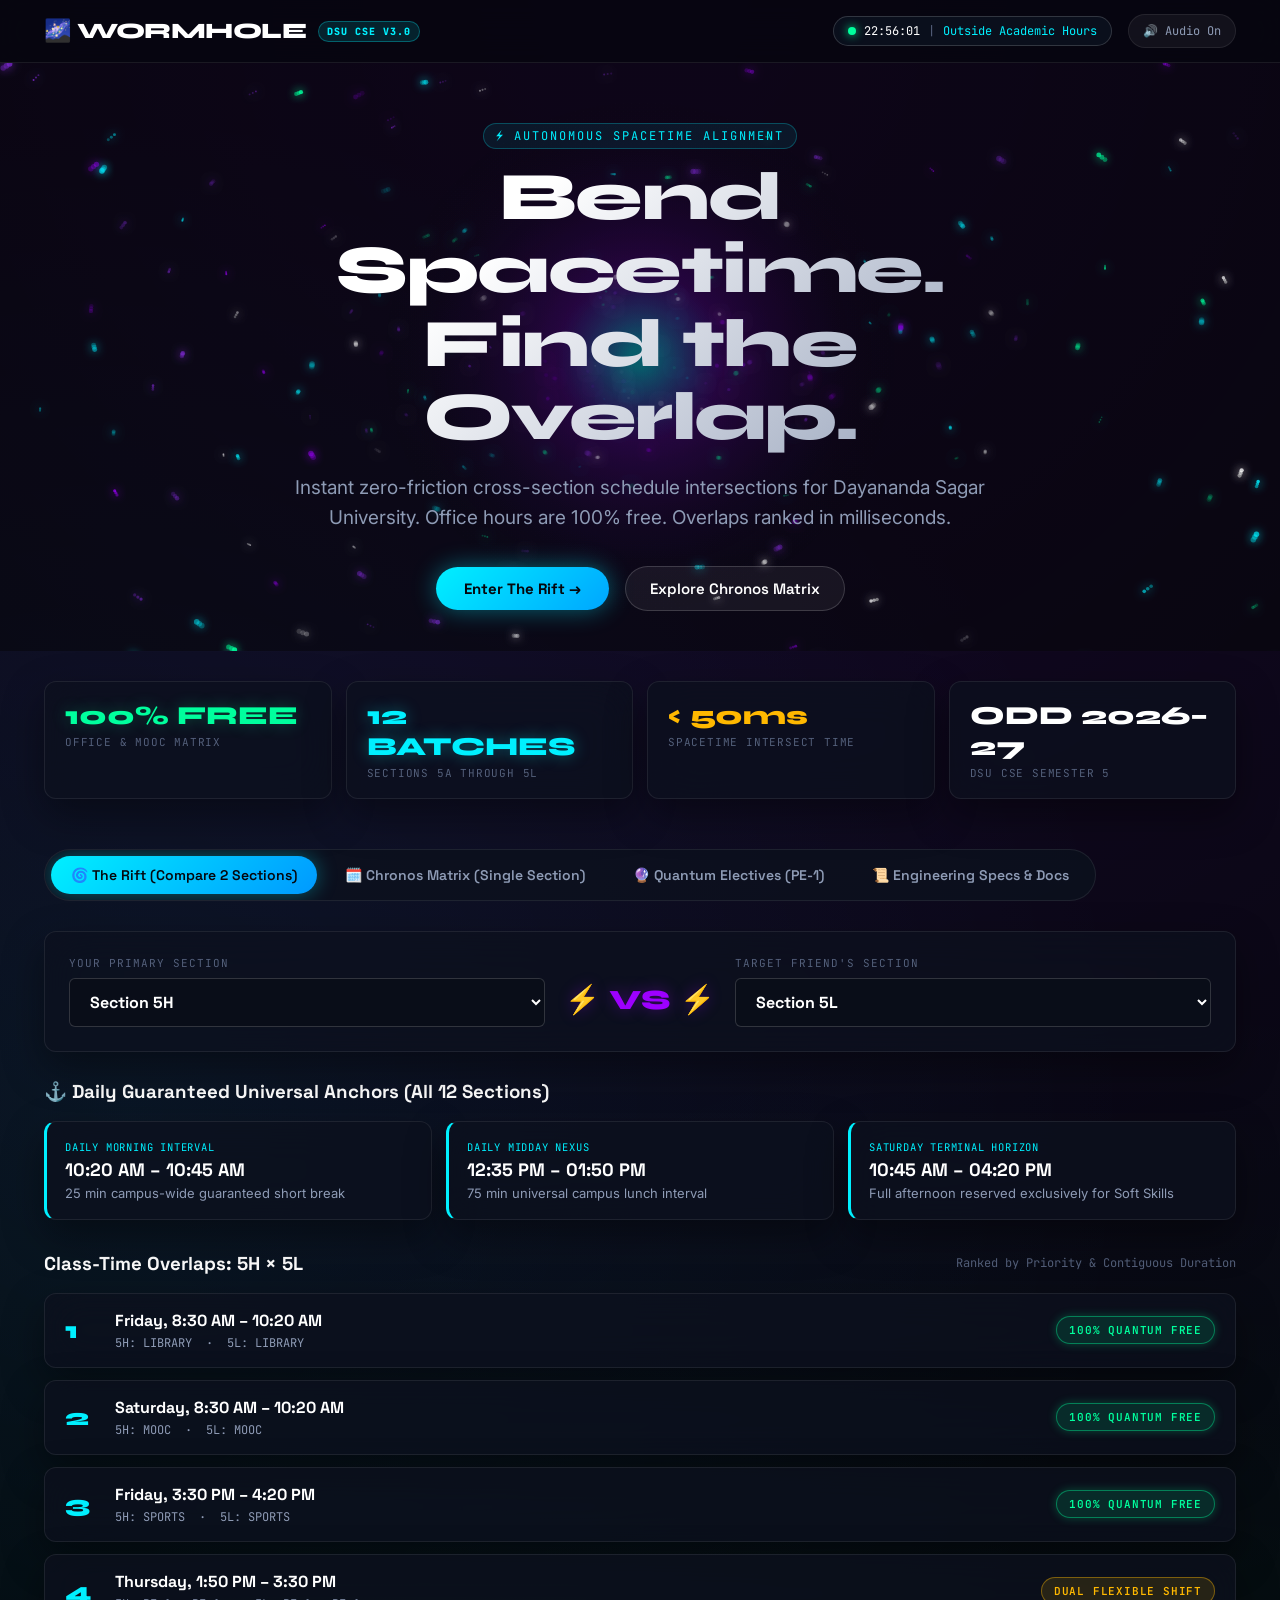
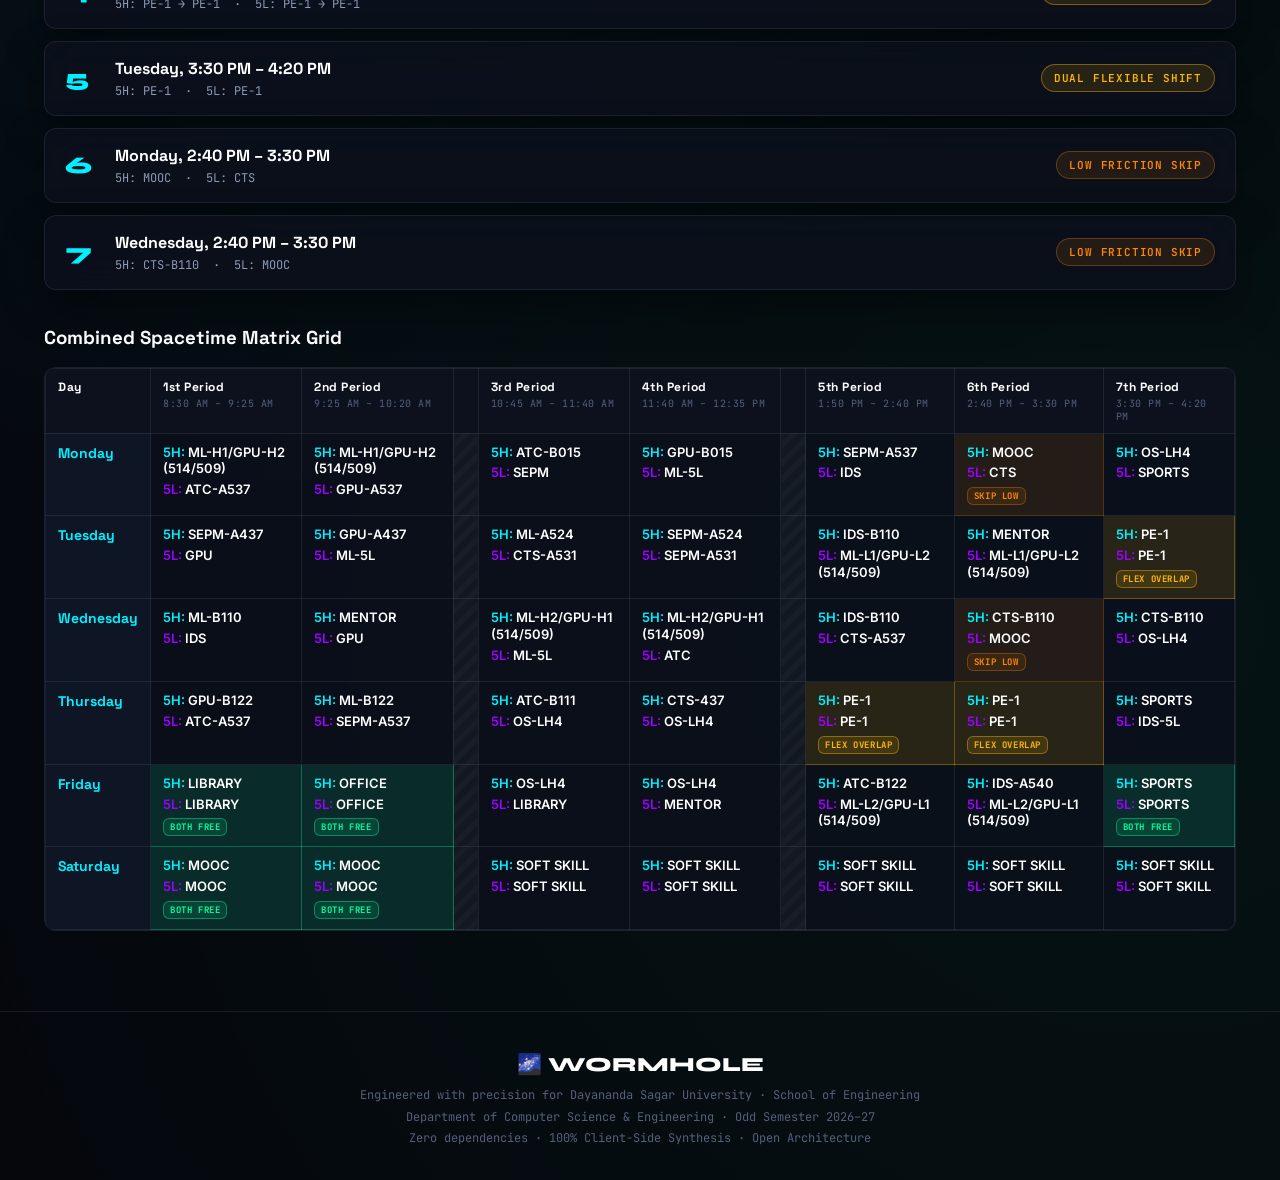
==== index.html @ b4e20dec "feat(wormhole): upgrade to YC-grade flagship product with cosmic UI, canvas vortex, web audio, and s" ====
<!DOCTYPE html>
<html lang="en">
<head>
  <meta charset="UTF-8">
  <meta name="viewport" content="width=device-width, initial-scale=1.0">
  <title>WORMHOLE — Spacetime Schedule Intersection Engine</title>
  <meta name="description" content="Bend spacetime. Find the overlap. High-velocity campus schedule alignment engine for Dayananda Sagar University CSE Sem 5.">
  <link rel="stylesheet" href="styles/theme.css">
  <link rel="stylesheet" href="styles/components.css">
</head>
<body>

  <!-- Top Cosmic Navigation -->
  <header class="cosmic-nav">
    <div class="container nav-wrapper">
      <a href="#" class="brand-logo">
        <span>🌌 WORMHOLE</span>
        <span class="brand-badge">DSU CSE V3.0</span>
      </a>

      <div class="nav-actions">
        <div class="live-clock-pill">
          <span class="live-indicator-dot"></span>
          <span id="liveClockTime">--:--:--</span>
          <span style="color:var(--text-muted);">|</span>
          <span id="livePeriodStatus" style="color:var(--neon-cyan);">Synchronizing...</span>
        </div>

        <button id="audioToggleBtn" class="sound-toggle-btn" title="Toggle Tactical Audio Feedback">
          🔊 Audio On
        </button>
      </div>
    </div>
  </header>

  <!-- Hero Section with Canvas Particle Vortex -->
  <section class="hero-container">
    <canvas id="vortexCanvas"></canvas>

    <div class="hero-content">
      <span class="hero-tag">⚡ Autonomous Spacetime Alignment</span>
      <h1 class="hero-title">Bend Spacetime.<br>Find the Overlap.</h1>
      <p class="hero-subtitle">
        Instant zero-friction cross-section schedule intersections for Dayananda Sagar University.
        Office hours are 100% free. Overlaps ranked in milliseconds.
      </p>

      <div class="hero-cta-row">
        <button class="btn-primary" onclick="document.querySelector('[data-view=\'rift\']').click(); window.scrollTo({top: 480, behavior: 'smooth'});">
          Enter The Rift →
        </button>
        <button class="btn-secondary" onclick="document.querySelector('[data-view=\'chronos\']').click(); window.scrollTo({top: 480, behavior: 'smooth'});">
          Explore Chronos Matrix
        </button>
      </div>
    </div>
  </section>

  <!-- Main Application Workspace -->
  <main class="container">

    <!-- Global Key Metrics Ticker -->
    <div class="stats-bar">
      <div class="wormhole-glass stat-item">
        <div class="stat-val highlight-green">100% FREE</div>
        <div class="stat-label">Office & MOOC Matrix</div>
      </div>
      <div class="wormhole-glass stat-item">
        <div class="stat-val highlight-cyan">12 BATCHES</div>
        <div class="stat-label">Sections 5A through 5L</div>
      </div>
      <div class="wormhole-glass stat-item">
        <div class="stat-val highlight-amber">&lt; 50ms</div>
        <div class="stat-label">Spacetime Intersect Time</div>
      </div>
      <div class="wormhole-glass stat-item">
        <div class="stat-val">ODD 2026–27</div>
        <div class="stat-label">DSU CSE Semester 5</div>
      </div>
    </div>

    <!-- App Views Tab Navigation -->
    <div class="app-tabs">
      <button class="tab-btn active" data-view="rift">🌀 The Rift (Compare 2 Sections)</button>
      <button class="tab-btn" data-view="chronos">🗓️ Chronos Matrix (Single Section)</button>
      <button class="tab-btn" data-view="electives">🔮 Quantum Electives (PE-1)</button>
      <button class="tab-btn" data-view="docs">📜 Engineering Specs & Docs</button>
    </div>

    <!-- VIEW 1: THE RIFT (Dual-Section Overlap Engine) -->
    <section id="panel-rift" class="view-panel active">
      <div class="wormhole-glass rift-controls">
        <div class="rift-select-group">
          <label for="riftSecA">Your Primary Section</label>
          <select id="riftSecA" class="rift-select"></select>
        </div>

        <div class="rift-versus">⚡ VS ⚡</div>

        <div class="rift-select-group">
          <label for="riftSecB">Target Friend's Section</label>
          <select id="riftSecB" class="rift-select"></select>
        </div>
      </div>

      <!-- Guaranteed Daily Overlap Anchors -->
      <h3 style="font-family:var(--font-heading); margin-top:20px; color:var(--text-primary);">
        ⚓ Daily Guaranteed Universal Anchors (All 12 Sections)
      </h3>
      <div class="daily-anchors-grid">
        <div class="wormhole-glass anchor-card">
          <div class="anchor-k">Daily Morning Interval</div>
          <div class="anchor-v">10:20 AM – 10:45 AM</div>
          <div class="anchor-d">25 min campus-wide guaranteed short break</div>
        </div>
        <div class="wormhole-glass anchor-card">
          <div class="anchor-k">Daily Midday Nexus</div>
          <div class="anchor-v">12:35 PM – 01:50 PM</div>
          <div class="anchor-d">75 min universal campus lunch interval</div>
        </div>
        <div class="wormhole-glass anchor-card">
          <div class="anchor-k">Saturday Terminal Horizon</div>
          <div class="anchor-v">10:45 AM – 04:20 PM</div>
          <div class="anchor-d">Full afternoon reserved exclusively for Soft Skills</div>
        </div>
      </div>

      <!-- Dynamic Ranked Overlaps -->
      <div style="display:flex; align-items:center; justify-content:space-between; margin-top:30px; flex-wrap:wrap; gap:12px;">
        <h3 id="riftHeading" style="font-family:var(--font-heading); color:var(--text-primary);">
          Class-Time Overlaps
        </h3>
        <span style="font-family:var(--font-mono); font-size:12px; color:var(--text-muted);">
          Ranked by Priority & Contiguous Duration
        </span>
      </div>

      <ul id="riftRankList" class="rank-list"></ul>

      <!-- Dual Section Overlay Matrix -->
      <h3 style="font-family:var(--font-heading); color:var(--text-primary); margin-top:30px;">
        Combined Spacetime Matrix Grid
      </h3>
      <div class="grid-wrapper">
        <table id="riftOverlayTable" class="tt-matrix"></table>
      </div>
    </section>

    <!-- VIEW 2: CHRONOS MATRIX (Single Section Full Schedule) -->
    <section id="panel-chronos" class="view-panel">
      
      <!-- Section Selection Pigeonholes -->
      <div class="pigeonholes-container">
        <div class="pigeonholes-label">Select Active Section (A through L)</div>
        <div id="sectionPigeonholes" class="pigeonholes"></div>
      </div>

      <!-- Section Title & Meta Header -->
      <div class="wormhole-glass" style="padding:20px 24px; margin-bottom:20px; display:flex; align-items:center; justify-content:space-between; flex-wrap:wrap; gap:16px;">
        <div>
          <h2 id="chronosSectionTitle" style="font-family:var(--font-display); font-size:24px; color:var(--text-primary);">
            Section 5H Timetable
          </h2>
          <p id="chronosSectionMeta" style="font-size:13.5px; color:var(--text-secondary); margin-top:4px;"></p>
        </div>

        <button id="exportIcsBtn" class="btn-secondary" style="display:inline-flex; align-items:center; gap:8px;">
          📅 Export to Calendar (.ICS)
        </button>
      </div>

      <!-- Global Visual Legend -->
      <div class="wormhole-glass legend-strip">
        <div class="legend-item">
          <span class="legend-swatch" style="background:var(--free); box-shadow:0 0 8px var(--free);"></span>
          <span>100% Free (Office, MOOC, Sports, Library, Mentor)</span>
        </div>
        <div class="legend-item">
          <span class="legend-swatch" style="background:var(--skiphigh);"></span>
          <span>Flex Elective Shift (PE-1)</span>
        </div>
        <div class="legend-item">
          <span class="legend-swatch" style="background:var(--skiplow);"></span>
          <span>Low Friction Skip (CTS)</span>
        </div>
        <div class="legend-item">
          <span class="legend-swatch" style="background:rgba(255,255,255,0.1);"></span>
          <span>Locked Core Subject / Lab</span>
        </div>
      </div>

      <!-- Single Section Grid Table -->
      <div class="grid-wrapper">
        <table id="chronosTimetable" class="tt-matrix"></table>
      </div>

      <!-- Course & Faculty Directory for Section -->
      <div class="directory-section">
        <div class="directory-header">
          <h3 style="font-family:var(--font-heading); color:var(--text-primary);">
            Faculty & Course Allocation Directory
          </h3>
          <input type="text" id="facultySearchInput" class="search-input" placeholder="🔍 Search course, faculty, or lab...">
        </div>

        <div style="overflow-x:auto; border-radius:var(--radius-md); border:1px solid var(--space-border);">
          <table class="directory-table">
            <thead>
              <tr>
                <th style="width:140px;">Course Code</th>
                <th>Course Name</th>
                <th>Faculty In-Charge & Lab Instructors</th>
              </tr>
            </thead>
            <tbody id="directoryTableBody"></tbody>
          </table>
        </div>
      </div>
    </section>

    <!-- VIEW 3: QUANTUM ELECTIVES (PE-1 Directory) -->
    <section id="panel-electives" class="view-panel">
      <div class="wormhole-glass" style="padding:24px; margin-bottom:24px;">
        <h2 style="font-family:var(--font-display); font-size:24px; color:var(--text-primary);">
          Professional Electives (PE-1) Global Directory
        </h2>
        <p style="font-size:14px; color:var(--text-secondary); margin-top:6px;">
          All 4 professional elective tracks are scheduled synchronously across all 12 sections on
          <b style="color:var(--neon-cyan);">Tuesday 7th Period</b> & <b style="color:var(--neon-cyan);">Thursday 5th & 6th Periods</b>.
        </p>
      </div>

      <div style="overflow-x:auto; border-radius:var(--radius-md); border:1px solid var(--space-border);">
        <table class="directory-table">
          <thead>
            <tr>
              <th style="width:80px;">Track #</th>
              <th>Elective Course Name</th>
              <th>Assigned Faculty</th>
              <th style="width:120px;">Room / Lab</th>
            </tr>
          </thead>
          <tbody id="electivesTableBody"></tbody>
        </table>
      </div>
    </section>

    <!-- VIEW 4: ENGINEERING SPECS & DOCS -->
    <section id="panel-docs" class="view-panel">
      <div class="wormhole-glass" style="padding:32px;">
        <h2 style="font-family:var(--font-display); font-size:28px; color:var(--text-primary); margin-bottom:14px;">
          🛸 WORMHOLE Architecture & Product Philosophy
        </h2>
        <p style="color:var(--text-secondary); line-height:1.7; margin-bottom:24px;">
          WORMHOLE replaces static academic timetables with an autonomous, high-velocity spacetime intersection engine.
          Review the open-source engineering blueprints below:
        </p>

        <div style="display:grid; grid-template-columns:repeat(auto-fit, minmax(240px, 1fr)); gap:16px;">
          <a href="PHILOSOPHY.md" target="_blank" class="wormhole-glass" style="padding:20px; text-decoration:none; display:block;">
            <div style="color:var(--neon-cyan); font-family:var(--font-mono); font-size:11px;">MANIFESTO</div>
            <div style="font-family:var(--font-heading); font-size:18px; font-weight:700; color:var(--text-primary); margin:6px 0;">Product Philosophy →</div>
            <div style="font-size:13px; color:var(--text-secondary);">The thesis behind frictionless campus coordination.</div>
          </a>

          <a href="DESIGN_SYSTEM.md" target="_blank" class="wormhole-glass" style="padding:20px; text-decoration:none; display:block;">
            <div style="color:var(--neon-purple); font-family:var(--font-mono); font-size:11px;">TOKENS & UX</div>
            <div style="font-family:var(--font-heading); font-size:18px; font-weight:700; color:var(--text-primary); margin:6px 0;">Cosmic Design System →</div>
            <div style="font-size:13px; color:var(--text-secondary);">Color hierarchy, glassmorphism specs, and signal matrix.</div>
          </a>

          <a href="ARCHITECTURE.md" target="_blank" class="wormhole-glass" style="padding:20px; text-decoration:none; display:block;">
            <div style="color:var(--free); font-family:var(--font-mono); font-size:11px;">ENGINEERING</div>
            <div style="font-family:var(--font-heading); font-size:18px; font-weight:700; color:var(--text-primary); margin:6px 0;">Technical Architecture →</div>
            <div style="font-size:13px; color:var(--text-secondary);">Algorithms, audio synthesis pipeline & canvas physics.</div>
          </a>

          <a href="ROADMAP.md" target="_blank" class="wormhole-glass" style="padding:20px; text-decoration:none; display:block;">
            <div style="color:var(--skiphigh); font-family:var(--font-mono); font-size:11px;">EVOLUTION</div>
            <div style="font-family:var(--font-heading); font-size:18px; font-weight:700; color:var(--text-primary); margin:6px 0;">Product Roadmap →</div>
            <div style="font-size:13px; color:var(--text-secondary);">From v1.0 Singularity to v3.0 Autonomous Campus Mesh.</div>
          </a>
        </div>
      </div>
    </section>

  </main>

  <!-- Global Footer -->
  <footer class="wormhole-footer">
    <div class="container">
      <div style="font-family:var(--font-display); font-size:20px; font-weight:800; color:var(--text-primary); margin-bottom:8px;">
        🌌 WORMHOLE
      </div>
      <p class="footer-text">
        Engineered with precision for Dayananda Sagar University · School of Engineering<br>
        Department of Computer Science & Engineering · Odd Semester 2026–27<br>
        Zero dependencies · 100% Client-Side Synthesis · Open Architecture
      </p>
    </div>
  </footer>

  <!-- Scripts -->
  <script src="scripts/data.js"></script>
  <script src="scripts/sound.js"></script>
  <script src="scripts/particles.js"></script>
  <script src="scripts/engine.js"></script>
</body>
</html>
---- styles/theme.css ----
/* ===================================================================
   WORMHOLE COSMIC THEME & DESIGN TOKENS
   Deep Space Aesthetics · Glassmorphism · Cyberpunk Neon Signals
   =================================================================== */

@import url('https://fonts.googleapis.com/css2?family=Inter:wght@300;400;500;600;700&family=JetBrains+Mono:ital,wght@0,400;0,600;0,700;1,400&family=Space+Grotesk:wght@500;600;700&family=Syne:wght@700;800&display=swap');

:root {
  /* Surfaces & Void */
  --space-black: #05070D;
  --space-dark: #090D18;
  --space-card: rgba(12, 17, 30, 0.75);
  --space-card-hover: rgba(18, 25, 46, 0.85);
  --space-border: rgba(255, 255, 255, 0.08);
  --space-border-strong: rgba(255, 255, 255, 0.16);
  --space-border-lit: rgba(0, 240, 255, 0.4);

  /* Primary Quantum Accents */
  --neon-cyan: #00F0FF;
  --neon-cyan-glow: rgba(0, 240, 255, 0.35);
  --neon-purple: #9D00FF;
  --neon-purple-glow: rgba(157, 0, 255, 0.35);
  
  /* Signal Classifications */
  --free: #00FF9D;
  --free-bg: rgba(0, 255, 157, 0.12);
  --free-border: rgba(0, 255, 157, 0.4);
  --free-glow: rgba(0, 255, 157, 0.25);

  --skiphigh: #FFB800;
  --skiphigh-bg: rgba(255, 184, 0, 0.12);
  --skiphigh-border: rgba(255, 184, 0, 0.4);

  --skiplow: #FF8800;
  --skiplow-bg: rgba(255, 136, 0, 0.10);
  --skiplow-border: rgba(255, 136, 0, 0.3);

  --locked: #FF3366;
  --locked-bg: rgba(255, 51, 102, 0.08);
  --locked-border: rgba(255, 51, 102, 0.25);

  --break-pattern: repeating-linear-gradient(
    135deg,
    rgba(255, 255, 255, 0.03),
    rgba(255, 255, 255, 0.03) 6px,
    rgba(255, 255, 255, 0.06) 6px,
    rgba(255, 255, 255, 0.06) 12px
  );

  /* Text Typography */
  --text-primary: #FFFFFF;
  --text-secondary: #8E9BB5;
  --text-muted: #54607B;

  /* Typography Families */
  --font-display: 'Syne', sans-serif;
  --font-heading: 'Space Grotesk', sans-serif;
  --font-body: 'Inter', -apple-system, sans-serif;
  --font-mono: 'JetBrains Mono', monospace;

  /* Radii & Geometry */
  --radius-sm: 6px;
  --radius-md: 12px;
  --radius-lg: 18px;
  --radius-pill: 9999px;

  /* Transitions */
  --ease-spring: cubic-bezier(0.16, 1, 0.3, 1);
}

/* Base Styles */
* {
  box-sizing: border-box;
  margin: 0;
  padding: 0;
}

html {
  scroll-behavior: smooth;
  background-color: var(--space-black);
  color: var(--text-primary);
  font-family: var(--font-body);
  -webkit-font-smoothing: antialiased;
}

body {
  background-color: var(--space-black);
  background-image: 
    radial-gradient(circle at 50% 0%, rgba(157, 0, 255, 0.12) 0%, transparent 60%),
    radial-gradient(circle at 10% 40%, rgba(0, 240, 255, 0.07) 0%, transparent 50%),
    radial-gradient(circle at 90% 80%, rgba(0, 255, 157, 0.05) 0%, transparent 50%);
  min-height: 100vh;
  overflow-x: hidden;
  position: relative;
}

/* Custom Cosmic Scrollbar */
::-webkit-scrollbar {
  width: 8px;
  height: 8px;
}
::-webkit-scrollbar-track {
  background: var(--space-black);
}
::-webkit-scrollbar-thumb {
  background: rgba(255, 255, 255, 0.15);
  border-radius: 4px;
}
::-webkit-scrollbar-thumb:hover {
  background: var(--neon-cyan);
  box-shadow: 0 0 10px var(--neon-cyan-glow);
}

/* Keyframe Animations */
@keyframes pulseGlow {
  0%, 100% {
    box-shadow: 0 0 15px rgba(0, 240, 255, 0.3);
    border-color: rgba(0, 240, 255, 0.6);
  }
  50% {
    box-shadow: 0 0 30px rgba(0, 240, 255, 0.65), inset 0 0 15px rgba(0, 240, 255, 0.2);
    border-color: var(--neon-cyan);
  }
}

@keyframes radarSweep {
  0% { transform: rotate(0deg); }
  100% { transform: rotate(360deg); }
}

@keyframes floatSubtle {
  0%, 100% { transform: translateY(0px); }
  50% { transform: translateY(-6px); }
}

@keyframes shimmer {
  0% { background-position: -200% 0; }
  100% { background-position: 200% 0; }
}

.anim-float {
  animation: floatSubtle 4s ease-in-out infinite;
}

.anim-pulse {
  animation: pulseGlow 2.5s infinite;
}
---- styles/components.css ----
/* ===================================================================
   WORMHOLE COMPONENT STYLES
   Glassmorphism · Interactive Grids · Tactile Controls · Responsive
   =================================================================== */

/* Container Layout */
.container {
  max-width: 1240px;
  margin: 0 auto;
  padding: 0 24px;
}

/* Glassmorphic Container */
.wormhole-glass {
  background: var(--space-card);
  backdrop-filter: blur(20px);
  -webkit-backdrop-filter: blur(20px);
  border: 1px solid var(--space-border);
  border-radius: var(--radius-md);
  box-shadow: 0 16px 40px rgba(0, 0, 0, 0.4);
  transition: border-color 0.25s ease, box-shadow 0.25s ease, transform 0.25s var(--ease-spring);
}

.wormhole-glass:hover {
  border-color: var(--space-border-lit);
}

/* Header & Cosmic Navbar */
header.cosmic-nav {
  position: sticky;
  top: 0;
  z-index: 100;
  background: rgba(5, 7, 13, 0.85);
  backdrop-filter: blur(16px);
  -webkit-backdrop-filter: blur(16px);
  border-bottom: 1px solid var(--space-border);
  padding: 14px 0;
}

.nav-wrapper {
  display: flex;
  align-items: center;
  justify-content: space-between;
}

.brand-logo {
  display: flex;
  align-items: center;
  gap: 12px;
  text-decoration: none;
  color: var(--text-primary);
  font-family: var(--font-display);
  font-size: 22px;
  font-weight: 800;
  letter-spacing: -0.5px;
}

.brand-badge {
  font-family: var(--font-mono);
  font-size: 10px;
  text-transform: uppercase;
  letter-spacing: 1px;
  padding: 3px 8px;
  background: rgba(0, 240, 255, 0.12);
  color: var(--neon-cyan);
  border: 1px solid rgba(0, 240, 255, 0.3);
  border-radius: var(--radius-pill);
}

.nav-actions {
  display: flex;
  align-items: center;
  gap: 16px;
}

.sound-toggle-btn {
  background: rgba(255, 255, 255, 0.05);
  border: 1px solid var(--space-border);
  color: var(--text-secondary);
  padding: 8px 14px;
  border-radius: var(--radius-pill);
  font-family: var(--font-mono);
  font-size: 12px;
  cursor: pointer;
  display: inline-flex;
  align-items: center;
  gap: 6px;
  transition: all 0.2s ease;
}

.sound-toggle-btn:hover {
  border-color: var(--neon-cyan);
  color: var(--text-primary);
  background: rgba(0, 240, 255, 0.1);
}

.sound-toggle-btn.muted {
  opacity: 0.6;
}

/* Live Time Header Badge */
.live-clock-pill {
  display: inline-flex;
  align-items: center;
  gap: 8px;
  background: rgba(12, 17, 30, 0.9);
  border: 1px solid var(--space-border-strong);
  padding: 6px 14px;
  border-radius: var(--radius-pill);
  font-family: var(--font-mono);
  font-size: 12px;
  color: var(--text-primary);
}

.live-indicator-dot {
  width: 8px;
  height: 8px;
  border-radius: 50%;
  background: var(--free);
  box-shadow: 0 0 10px var(--free);
  animation: pulseGlow 1.8s infinite;
}

/* Hero Section with Particle Canvas */
.hero-container {
  position: relative;
  min-height: 480px;
  display: flex;
  align-items: center;
  justify-content: center;
  text-align: center;
  padding: 60px 0 40px;
  overflow: hidden;
}

#vortexCanvas {
  position: absolute;
  top: 0;
  left: 0;
  width: 100%;
  height: 100%;
  z-index: 1;
  pointer-events: auto;
}

.hero-content {
  position: relative;
  z-index: 2;
  max-width: 780px;
  margin: 0 auto;
}

.hero-tag {
  display: inline-block;
  font-family: var(--font-mono);
  font-size: 12px;
  text-transform: uppercase;
  letter-spacing: 2px;
  color: var(--neon-cyan);
  margin-bottom: 12px;
  padding: 4px 12px;
  background: rgba(0, 240, 255, 0.08);
  border: 1px solid rgba(0, 240, 255, 0.25);
  border-radius: var(--radius-pill);
}

.hero-title {
  font-family: var(--font-display);
  font-size: clamp(38px, 6vw, 68px);
  font-weight: 800;
  line-height: 1.08;
  letter-spacing: -1.5px;
  margin-bottom: 18px;
  background: linear-gradient(135deg, #FFFFFF 30%, #8E9BB5 100%);
  -webkit-background-clip: text;
  -webkit-text-fill-color: transparent;
}

.hero-subtitle {
  font-size: clamp(16px, 2.2vw, 19px);
  color: var(--text-secondary);
  line-height: 1.6;
  margin-bottom: 32px;
}

.hero-cta-row {
  display: flex;
  align-items: center;
  justify-content: center;
  gap: 16px;
  flex-wrap: wrap;
}

.btn-primary {
  background: linear-gradient(135deg, var(--neon-cyan), #00A6FF);
  color: var(--space-black);
  font-family: var(--font-heading);
  font-weight: 700;
  font-size: 15px;
  padding: 12px 28px;
  border-radius: var(--radius-pill);
  border: none;
  cursor: pointer;
  text-decoration: none;
  box-shadow: 0 0 25px rgba(0, 240, 255, 0.4);
  transition: all 0.25s var(--ease-spring);
}

.btn-primary:hover {
  transform: translateY(-2px);
  box-shadow: 0 0 35px rgba(0, 240, 255, 0.65);
}

.btn-secondary {
  background: rgba(255, 255, 255, 0.06);
  color: var(--text-primary);
  font-family: var(--font-heading);
  font-weight: 600;
  font-size: 15px;
  padding: 12px 24px;
  border-radius: var(--radius-pill);
  border: 1px solid var(--space-border-strong);
  cursor: pointer;
  text-decoration: none;
  transition: all 0.25s ease;
}

.btn-secondary:hover {
  border-color: var(--text-primary);
  background: rgba(255, 255, 255, 0.12);
}

/* Metric / Stat Ticker */
.stats-bar {
  display: grid;
  grid-template-columns: repeat(auto-fit, minmax(190px, 1fr));
  gap: 14px;
  margin: 30px 0 50px;
}

.stat-item {
  padding: 18px 20px;
  text-align: left;
}

.stat-val {
  font-family: var(--font-display);
  font-size: 26px;
  font-weight: 800;
  color: var(--text-primary);
}

.stat-val.highlight-green { color: var(--free); text-shadow: 0 0 16px var(--free-glow); }
.stat-val.highlight-cyan { color: var(--neon-cyan); text-shadow: 0 0 16px var(--neon-cyan-glow); }
.stat-val.highlight-amber { color: var(--skiphigh); }

.stat-label {
  font-family: var(--font-mono);
  font-size: 11px;
  text-transform: uppercase;
  letter-spacing: 0.8px;
  color: var(--text-muted);
  margin-top: 4px;
}

/* Tab Navigation Switcher */
.app-tabs {
  display: flex;
  align-items: center;
  gap: 8px;
  background: rgba(12, 17, 30, 0.85);
  border: 1px solid var(--space-border);
  padding: 6px;
  border-radius: var(--radius-pill);
  margin-bottom: 30px;
  width: fit-content;
  max-width: 100%;
  overflow-x: auto;
}

.tab-btn {
  background: none;
  border: none;
  color: var(--text-secondary);
  font-family: var(--font-heading);
  font-size: 14px;
  font-weight: 600;
  padding: 10px 20px;
  border-radius: var(--radius-pill);
  cursor: pointer;
  white-space: nowrap;
  transition: all 0.2s var(--ease-spring);
}

.tab-btn:hover:not(.active) {
  color: var(--text-primary);
  background: rgba(255, 255, 255, 0.05);
}

.tab-btn.active {
  background: linear-gradient(135deg, var(--neon-cyan), #0099FF);
  color: var(--space-black);
  box-shadow: 0 0 20px var(--neon-cyan-glow);
}

/* Sections View Containers */
.view-panel {
  display: none;
  animation: fadeIn 0.3s ease;
}

.view-panel.active {
  display: block;
}

@keyframes fadeIn {
  from { opacity: 0; transform: translateY(8px); }
  to { opacity: 1; transform: translateY(0); }
}

/* Pigeonhole Section Selector (A-L) */
.pigeonholes-container {
  margin-bottom: 24px;
}

.pigeonholes-label {
  font-family: var(--font-mono);
  font-size: 11px;
  text-transform: uppercase;
  letter-spacing: 1px;
  color: var(--text-muted);
  margin-bottom: 10px;
}

.pigeonholes {
  display: flex;
  flex-wrap: wrap;
  gap: 10px;
}

.pigeon-tag {
  background: var(--space-card);
  border: 1px solid var(--space-border);
  border-radius: var(--radius-sm);
  padding: 10px 16px;
  cursor: pointer;
  font-family: var(--font-heading);
  font-weight: 700;
  font-size: 16px;
  color: var(--text-secondary);
  transition: all 0.2s ease;
}

.pigeon-tag small {
  display: block;
  font-family: var(--font-mono);
  font-size: 10px;
  font-weight: 400;
  color: var(--text-muted);
  margin-top: 2px;
}

.pigeon-tag:hover:not(.active) {
  border-color: var(--space-border-strong);
  color: var(--text-primary);
  transform: translateY(-2px);
}

.pigeon-tag.active {
  background: rgba(0, 240, 255, 0.12);
  border-color: var(--neon-cyan);
  color: var(--neon-cyan);
  box-shadow: 0 0 15px rgba(0, 240, 255, 0.3);
}

.pigeon-tag.active small {
  color: #A0F2FF;
}

/* Compare Selectors in The Rift */
.rift-controls {
  display: flex;
  align-items: center;
  gap: 20px;
  flex-wrap: wrap;
  padding: 24px;
  margin-bottom: 28px;
}

.rift-select-group {
  flex: 1;
  min-width: 200px;
}

.rift-select-group label {
  display: block;
  font-family: var(--font-mono);
  font-size: 11px;
  text-transform: uppercase;
  letter-spacing: 1px;
  color: var(--text-muted);
  margin-bottom: 8px;
}

.rift-select {
  width: 100%;
  background: var(--space-dark);
  border: 1px solid var(--space-border-strong);
  color: var(--text-primary);
  font-family: var(--font-heading);
  font-size: 16px;
  font-weight: 700;
  padding: 12px 16px;
  border-radius: var(--radius-sm);
  outline: none;
  cursor: pointer;
  transition: border-color 0.2s ease;
}

.rift-select:focus {
  border-color: var(--neon-cyan);
  box-shadow: 0 0 12px var(--neon-cyan-glow);
}

.rift-versus {
  font-family: var(--font-display);
  font-size: 28px;
  font-weight: 800;
  color: var(--neon-purple);
  text-shadow: 0 0 15px var(--neon-purple-glow);
  margin-top: 18px;
}

/* Daily Guaranteed Anchors */
.daily-anchors-grid {
  display: grid;
  grid-template-columns: repeat(auto-fit, minmax(240px, 1fr));
  gap: 14px;
  margin: 18px 0 32px;
}

.anchor-card {
  padding: 18px;
  border-left: 3px solid var(--neon-cyan);
}

.anchor-k {
  font-family: var(--font-mono);
  font-size: 10.5px;
  text-transform: uppercase;
  letter-spacing: 0.8px;
  color: var(--neon-cyan);
}

.anchor-v {
  font-family: var(--font-heading);
  font-weight: 700;
  font-size: 18px;
  color: var(--text-primary);
  margin: 4px 0;
}

.anchor-d {
  font-size: 13px;
  color: var(--text-secondary);
}

/* Overlap Ranking List */
.rank-list {
  list-style: none;
  margin: 18px 0 36px;
  display: flex;
  flex-direction: column;
  gap: 12px;
}

.rank-card {
  display: flex;
  align-items: center;
  gap: 18px;
  padding: 16px 20px;
  transition: all 0.2s ease;
}

.rank-card:hover {
  transform: translateX(4px);
  border-color: var(--space-border-strong);
}

.rank-index {
  font-family: var(--font-display);
  font-weight: 800;
  font-size: 24px;
  color: var(--neon-cyan);
  min-width: 32px;
}

.rank-details {
  flex: 1;
}

.rank-time {
  font-family: var(--font-heading);
  font-weight: 700;
  font-size: 16px;
  color: var(--text-primary);
}

.rank-reason {
  font-family: var(--font-mono);
  font-size: 12px;
  color: var(--text-secondary);
  margin-top: 4px;
}

.rank-pill {
  font-family: var(--font-mono);
  font-size: 11px;
  font-weight: 600;
  text-transform: uppercase;
  letter-spacing: 0.8px;
  padding: 6px 12px;
  border-radius: var(--radius-pill);
  white-space: nowrap;
}

.rank-pill.tier-3 {
  background: var(--free-bg);
  color: var(--free);
  border: 1px solid var(--free-border);
  box-shadow: 0 0 10px var(--free-glow);
}

.rank-pill.tier-2 {
  background: var(--skiphigh-bg);
  color: var(--skiphigh);
  border: 1px solid var(--skiphigh-border);
}

.rank-pill.tier-1 {
  background: var(--skiplow-bg);
  color: var(--skiplow);
  border: 1px solid var(--skiplow-border);
}

/* Timetable Matrix Grid */
.grid-wrapper {
  overflow-x: auto;
  border-radius: var(--radius-md);
  border: 1px solid var(--space-border);
  background: var(--space-card);
  margin: 18px 0 28px;
}

table.tt-matrix {
  width: 100%;
  border-collapse: collapse;
  min-width: 960px;
}

table.tt-matrix th,
table.tt-matrix td {
  border: 1px solid var(--space-border);
  padding: 10px 12px;
  text-align: left;
  vertical-align: top;
}

table.tt-matrix thead th {
  background: rgba(12, 17, 30, 0.95);
  font-family: var(--font-heading);
  font-size: 12px;
  font-weight: 700;
  letter-spacing: 0.5px;
  color: var(--text-primary);
}

table.tt-matrix thead th .period-time {
  display: block;
  font-family: var(--font-mono);
  font-size: 10px;
  font-weight: 400;
  color: var(--text-muted);
  margin-top: 2px;
}

table.tt-matrix td.day-col {
  background: rgba(18, 25, 46, 0.6);
  font-family: var(--font-heading);
  font-weight: 700;
  font-size: 14px;
  color: var(--neon-cyan);
  white-space: nowrap;
}

td.break-col, th.break-col {
  background: var(--break-pattern);
  width: 24px;
  min-width: 24px;
  padding: 0;
}

/* Timetable Cell Categories */
td.cell-quantum {
  min-width: 130px;
  font-size: 13px;
  position: relative;
  transition: all 0.2s ease;
}

td.cell-quantum.cat-free {
  background: var(--free-bg);
  border-color: var(--free-border);
}

td.cell-quantum.cat-skiphigh {
  background: var(--skiphigh-bg);
  border-color: var(--skiphigh-border);
}

td.cell-quantum.cat-skiplow {
  background: var(--skiplow-bg);
  border-color: var(--skiplow-border);
}

td.cell-quantum.cat-fixed {
  background: transparent;
}

td.cell-quantum.now-active {
  animation: pulseGlow 2s infinite !important;
  border-color: var(--neon-cyan) !important;
  background: rgba(0, 240, 255, 0.15) !important;
}

.cell-subject-lbl {
  font-weight: 600;
  color: var(--text-primary);
  line-height: 1.3;
}

.cell-badge {
  display: inline-block;
  font-family: var(--font-mono);
  font-size: 9px;
  font-weight: 700;
  text-transform: uppercase;
  letter-spacing: 0.6px;
  padding: 2px 6px;
  border-radius: var(--radius-sm);
  margin-top: 6px;
}

.cat-free .cell-badge {
  background: var(--free-bg);
  color: var(--free);
  border: 1px solid var(--free-border);
}

.cat-skiphigh .cell-badge {
  background: var(--skiphigh-bg);
  color: var(--skiphigh);
  border: 1px solid var(--skiphigh-border);
}

.cat-skiplow .cell-badge {
  background: var(--skiplow-bg);
  color: var(--skiplow);
  border: 1px solid var(--skiplow-border);
}

/* Legend Component */
.legend-strip {
  display: flex;
  flex-wrap: wrap;
  gap: 16px;
  padding: 14px 18px;
  margin: 16px 0 28px;
  font-family: var(--font-mono);
  font-size: 11px;
}

.legend-item {
  display: inline-flex;
  align-items: center;
  gap: 8px;
  color: var(--text-secondary);
}

.legend-swatch {
  width: 12px;
  height: 12px;
  border-radius: 3px;
  display: inline-block;
}

/* Course & Faculty Directory */
.directory-section {
  margin-top: 36px;
}

.directory-header {
  display: flex;
  align-items: center;
  justify-content: space-between;
  gap: 16px;
  flex-wrap: wrap;
  margin-bottom: 16px;
}

.search-input {
  background: var(--space-card);
  border: 1px solid var(--space-border-strong);
  color: var(--text-primary);
  font-family: var(--font-body);
  font-size: 14px;
  padding: 10px 16px;
  border-radius: var(--radius-pill);
  outline: none;
  min-width: 260px;
  transition: all 0.2s ease;
}

.search-input:focus {
  border-color: var(--neon-cyan);
  box-shadow: 0 0 15px var(--neon-cyan-glow);
}

table.directory-table {
  width: 100%;
  border-collapse: collapse;
  background: var(--space-card);
  border-radius: var(--radius-md);
  overflow: hidden;
}

table.directory-table th {
  background: rgba(18, 25, 46, 0.8);
  font-family: var(--font-mono);
  font-size: 11px;
  text-transform: uppercase;
  letter-spacing: 0.8px;
  padding: 12px 14px;
  text-align: left;
  border-bottom: 1px solid var(--space-border-strong);
}

table.directory-table td {
  padding: 12px 14px;
  border-bottom: 1px solid var(--space-border);
  font-size: 13.5px;
  color: var(--text-secondary);
}

table.directory-table tr:hover td {
  background: rgba(255, 255, 255, 0.02);
  color: var(--text-primary);
}

table.directory-table td.code-cell {
  font-family: var(--font-mono);
  color: var(--neon-cyan);
  font-weight: 600;
  white-space: nowrap;
}

table.directory-table tr.lab-row td {
  background: rgba(157, 0, 255, 0.05);
  font-size: 12.5px;
}

/* Time Travel Simulator Card */
.simulator-card {
  padding: 28px;
  margin-top: 20px;
}

.simulator-grid {
  display: grid;
  grid-template-columns: repeat(auto-fit, minmax(260px, 1fr));
  gap: 20px;
  margin: 20px 0;
}

/* Footer */
footer.wormhole-footer {
  border-top: 1px solid var(--space-border);
  padding: 40px 0 30px;
  margin-top: 80px;
  text-align: center;
}

.footer-text {
  font-family: var(--font-mono);
  font-size: 12px;
  color: var(--text-muted);
  line-height: 1.8;
}

/* Mobile Responsiveness */
@media (max-width: 768px) {
  .hero-title {
    font-size: 36px;
  }
  .rift-controls {
    flex-direction: column;
    align-items: stretch;
  }
  .rift-versus {
    text-align: center;
    margin: 0;
  }
  .nav-wrapper {
    flex-wrap: wrap;
    gap: 12px;
  }
  .app-tabs {
    width: 100%;
  }
}
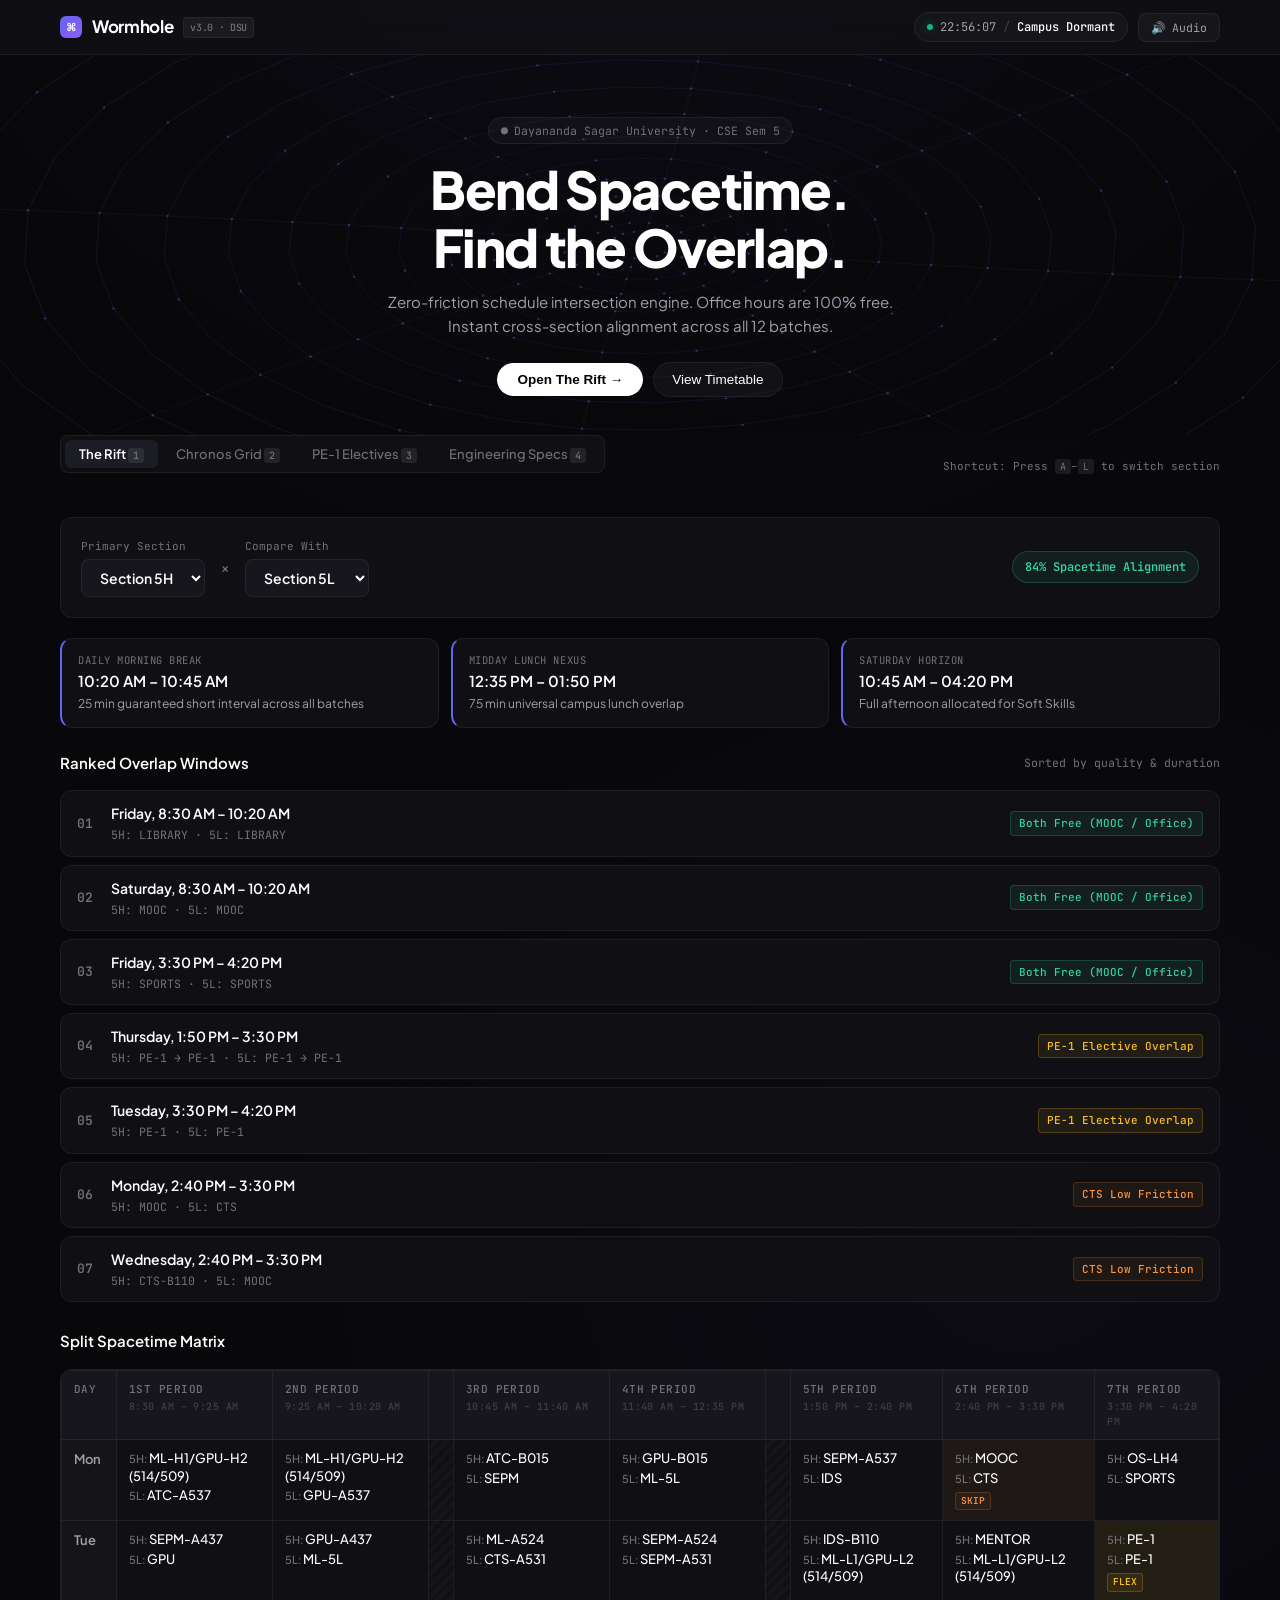
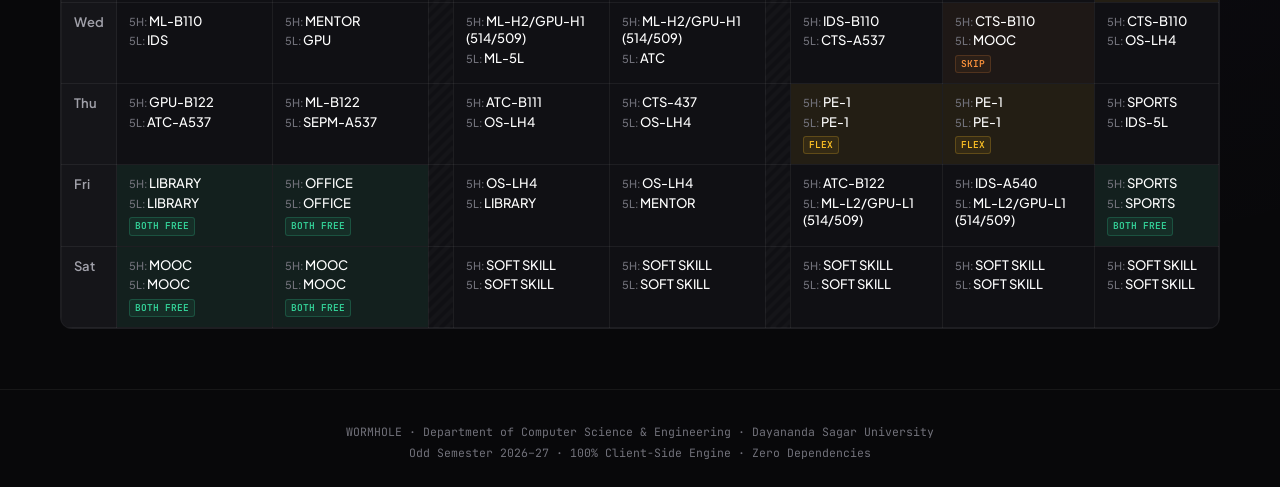
==== commit a881c749: "style(wormhole): complete minimalist aesthetic redesign with Linear/Raycast UI, spacetime wireframe " ====
--- a/index.html
+++ b/index.html
@@ -3,282 +3,254 @@
 <head>
   <meta charset="UTF-8">
   <meta name="viewport" content="width=device-width, initial-scale=1.0">
-  <title>WORMHOLE — Spacetime Schedule Intersection Engine</title>
-  <meta name="description" content="Bend spacetime. Find the overlap. High-velocity campus schedule alignment engine for Dayananda Sagar University CSE Sem 5.">
+  <title>Wormhole — Minimal Spacetime Alignment Engine</title>
+  <meta name="description" content="Minimalist, high-velocity campus schedule alignment engine for Dayananda Sagar University CSE Sem 5.">
   <link rel="stylesheet" href="styles/theme.css">
   <link rel="stylesheet" href="styles/components.css">
 </head>
 <body>
 
-  <!-- Top Cosmic Navigation -->
-  <header class="cosmic-nav">
-    <div class="container nav-wrapper">
-      <a href="#" class="brand-logo">
-        <span>🌌 WORMHOLE</span>
-        <span class="brand-badge">DSU CSE V3.0</span>
+  <!-- Top Minimalist Navigation -->
+  <header class="app-nav">
+    <div class="container nav-layout">
+      <a href="#" class="brand-wrap">
+        <div class="brand-icon">⌘</div>
+        <span>Wormhole</span>
+        <span class="badge-version">v3.0 · DSU</span>
       </a>
 
-      <div class="nav-actions">
-        <div class="live-clock-pill">
-          <span class="live-indicator-dot"></span>
+      <div class="nav-controls">
+        <div class="status-pill">
+          <span class="status-dot"></span>
           <span id="liveClockTime">--:--:--</span>
-          <span style="color:var(--text-muted);">|</span>
-          <span id="livePeriodStatus" style="color:var(--neon-cyan);">Synchronizing...</span>
-        </div>
-
-        <button id="audioToggleBtn" class="sound-toggle-btn" title="Toggle Tactical Audio Feedback">
-          🔊 Audio On
+          <span style="opacity:0.3;">/</span>
+          <span id="livePeriodStatus" style="color:var(--text-main); font-weight:500;">Syncing...</span>
+        </div>
+
+        <button id="audioToggleBtn" class="nav-btn" title="Press Space to Toggle Audio">
+          🔊 Audio <span class="kbd-badge">Space</span>
         </button>
       </div>
     </div>
   </header>
 
-  <!-- Hero Section with Canvas Particle Vortex -->
-  <section class="hero-container">
+  <!-- Minimalist Hero Section with Spacetime Mesh Canvas -->
+  <section class="hero-wrapper">
     <canvas id="vortexCanvas"></canvas>
 
-    <div class="hero-content">
-      <span class="hero-tag">⚡ Autonomous Spacetime Alignment</span>
+    <div class="hero-body">
+      <div class="hero-badge">
+        <span>●</span> Dayananda Sagar University · CSE Sem 5
+      </div>
       <h1 class="hero-title">Bend Spacetime.<br>Find the Overlap.</h1>
-      <p class="hero-subtitle">
-        Instant zero-friction cross-section schedule intersections for Dayananda Sagar University.
-        Office hours are 100% free. Overlaps ranked in milliseconds.
+      <p class="hero-sub">
+        Zero-friction schedule intersection engine. Office hours are 100% free.<br>
+        Instant cross-section alignment across all 12 batches.
       </p>
 
-      <div class="hero-cta-row">
-        <button class="btn-primary" onclick="document.querySelector('[data-view=\'rift\']').click(); window.scrollTo({top: 480, behavior: 'smooth'});">
-          Enter The Rift →
-        </button>
-        <button class="btn-secondary" onclick="document.querySelector('[data-view=\'chronos\']').click(); window.scrollTo({top: 480, behavior: 'smooth'});">
-          Explore Chronos Matrix
+      <div style="display:flex; align-items:center; justify-content:center; gap:10px;">
+        <button class="btn-solid" onclick="document.querySelector('[data-view=\'rift\']').click(); window.scrollTo({top: 360, behavior: 'smooth'});">
+          Open The Rift →
+        </button>
+        <button class="btn-outline" onclick="document.querySelector('[data-view=\'chronos\']').click(); window.scrollTo({top: 360, behavior: 'smooth'});">
+          View Timetable
         </button>
       </div>
     </div>
   </section>
 
-  <!-- Main Application Workspace -->
+  <!-- Main Workspace -->
   <main class="container">
 
-    <!-- Global Key Metrics Ticker -->
-    <div class="stats-bar">
-      <div class="wormhole-glass stat-item">
-        <div class="stat-val highlight-green">100% FREE</div>
-        <div class="stat-label">Office & MOOC Matrix</div>
-      </div>
-      <div class="wormhole-glass stat-item">
-        <div class="stat-val highlight-cyan">12 BATCHES</div>
-        <div class="stat-label">Sections 5A through 5L</div>
-      </div>
-      <div class="wormhole-glass stat-item">
-        <div class="stat-val highlight-amber">&lt; 50ms</div>
-        <div class="stat-label">Spacetime Intersect Time</div>
-      </div>
-      <div class="wormhole-glass stat-item">
-        <div class="stat-val">ODD 2026–27</div>
-        <div class="stat-label">DSU CSE Semester 5</div>
-      </div>
-    </div>
-
-    <!-- App Views Tab Navigation -->
-    <div class="app-tabs">
-      <button class="tab-btn active" data-view="rift">🌀 The Rift (Compare 2 Sections)</button>
-      <button class="tab-btn" data-view="chronos">🗓️ Chronos Matrix (Single Section)</button>
-      <button class="tab-btn" data-view="electives">🔮 Quantum Electives (PE-1)</button>
-      <button class="tab-btn" data-view="docs">📜 Engineering Specs & Docs</button>
-    </div>
-
-    <!-- VIEW 1: THE RIFT (Dual-Section Overlap Engine) -->
+    <!-- Segmented Control View Switcher -->
+    <div style="display:flex; align-items:center; justify-content:space-between; flex-wrap:wrap; gap:12px; margin-bottom:20px;">
+      <div class="segmented-nav">
+        <button class="seg-btn active" data-view="rift">The Rift <span class="kbd-badge">1</span></button>
+        <button class="seg-btn" data-view="chronos">Chronos Grid <span class="kbd-badge">2</span></button>
+        <button class="seg-btn" data-view="electives">PE-1 Electives <span class="kbd-badge">3</span></button>
+        <button class="seg-btn" data-view="docs">Engineering Specs <span class="kbd-badge">4</span></button>
+      </div>
+
+      <div style="font-family:var(--font-mono); font-size:11px; color:var(--text-dim);">
+        Shortcut: Press <span class="kbd-badge">A</span>–<span class="kbd-badge">L</span> to switch section
+      </div>
+    </div>
+
+    <!-- VIEW 1: THE RIFT (Dual Overlap Comparison) -->
     <section id="panel-rift" class="view-panel active">
-      <div class="wormhole-glass rift-controls">
-        <div class="rift-select-group">
-          <label for="riftSecA">Your Primary Section</label>
-          <select id="riftSecA" class="rift-select"></select>
-        </div>
-
-        <div class="rift-versus">⚡ VS ⚡</div>
-
-        <div class="rift-select-group">
-          <label for="riftSecB">Target Friend's Section</label>
-          <select id="riftSecB" class="rift-select"></select>
-        </div>
-      </div>
-
-      <!-- Guaranteed Daily Overlap Anchors -->
-      <h3 style="font-family:var(--font-heading); margin-top:20px; color:var(--text-primary);">
-        ⚓ Daily Guaranteed Universal Anchors (All 12 Sections)
-      </h3>
-      <div class="daily-anchors-grid">
-        <div class="wormhole-glass anchor-card">
-          <div class="anchor-k">Daily Morning Interval</div>
-          <div class="anchor-v">10:20 AM – 10:45 AM</div>
-          <div class="anchor-d">25 min campus-wide guaranteed short break</div>
-        </div>
-        <div class="wormhole-glass anchor-card">
-          <div class="anchor-k">Daily Midday Nexus</div>
-          <div class="anchor-v">12:35 PM – 01:50 PM</div>
-          <div class="anchor-d">75 min universal campus lunch interval</div>
-        </div>
-        <div class="wormhole-glass anchor-card">
-          <div class="anchor-k">Saturday Terminal Horizon</div>
-          <div class="anchor-v">10:45 AM – 04:20 PM</div>
-          <div class="anchor-d">Full afternoon reserved exclusively for Soft Skills</div>
-        </div>
-      </div>
-
-      <!-- Dynamic Ranked Overlaps -->
-      <div style="display:flex; align-items:center; justify-content:space-between; margin-top:30px; flex-wrap:wrap; gap:12px;">
-        <h3 id="riftHeading" style="font-family:var(--font-heading); color:var(--text-primary);">
-          Class-Time Overlaps
-        </h3>
-        <span style="font-family:var(--font-mono); font-size:12px; color:var(--text-muted);">
-          Ranked by Priority & Contiguous Duration
-        </span>
-      </div>
-
-      <ul id="riftRankList" class="rank-list"></ul>
-
-      <!-- Dual Section Overlay Matrix -->
-      <h3 style="font-family:var(--font-heading); color:var(--text-primary); margin-top:30px;">
-        Combined Spacetime Matrix Grid
-      </h3>
-      <div class="grid-wrapper">
-        <table id="riftOverlayTable" class="tt-matrix"></table>
-      </div>
-    </section>
-
-    <!-- VIEW 2: CHRONOS MATRIX (Single Section Full Schedule) -->
+      <div class="card-minimal rift-header-card">
+        <div class="rift-pickers">
+          <div>
+            <div style="font-family:var(--font-mono); font-size:11px; color:var(--text-dim); margin-bottom:4px;">Primary Section</div>
+            <select id="riftSecA" class="select-minimal"></select>
+          </div>
+
+          <div style="color:var(--text-dim); font-size:13px; font-weight:600; padding:0 4px;">&times;</div>
+
+          <div>
+            <div style="font-family:var(--font-mono); font-size:11px; color:var(--text-dim); margin-bottom:4px;">Compare With</div>
+            <select id="riftSecB" class="select-minimal"></select>
+          </div>
+        </div>
+
+        <div id="riftSyncScore" class="sync-score-badge">
+          Calculating alignment...
+        </div>
+      </div>
+
+      <!-- Universal Campus Anchors -->
+      <div class="anchors-strip">
+        <div class="card-minimal anchor-box">
+          <div class="anchor-tag">Daily Morning Break</div>
+          <div class="anchor-time">10:20 AM – 10:45 AM</div>
+          <div class="anchor-desc">25 min guaranteed short interval across all batches</div>
+        </div>
+        <div class="card-minimal anchor-box">
+          <div class="anchor-tag">Midday Lunch Nexus</div>
+          <div class="anchor-time">12:35 PM – 01:50 PM</div>
+          <div class="anchor-desc">75 min universal campus lunch overlap</div>
+        </div>
+        <div class="card-minimal anchor-box">
+          <div class="anchor-tag">Saturday Horizon</div>
+          <div class="anchor-time">10:45 AM – 04:20 PM</div>
+          <div class="anchor-desc">Full afternoon allocated for Soft Skills</div>
+        </div>
+      </div>
+
+      <!-- Ranked Overlaps Feed -->
+      <div style="display:flex; align-items:center; justify-content:space-between; margin-top:24px;">
+        <h3 style="font-size:15px; font-weight:600; color:var(--text-main);">Ranked Overlap Windows</h3>
+        <span style="font-family:var(--font-mono); font-size:11.5px; color:var(--text-dim);">Sorted by quality & duration</span>
+      </div>
+
+      <ul id="riftRankList" class="rank-feed"></ul>
+
+      <!-- Dual Overlap Matrix -->
+      <div style="display:flex; align-items:center; justify-content:space-between; margin-top:28px;">
+        <h3 style="font-size:15px; font-weight:600; color:var(--text-main);">Split Spacetime Matrix</h3>
+      </div>
+      <div class="matrix-container">
+        <table id="riftOverlayTable" class="matrix-table"></table>
+      </div>
+    </section>
+
+    <!-- VIEW 2: CHRONOS MATRIX (Single Section) -->
     <section id="panel-chronos" class="view-panel">
-      
-      <!-- Section Selection Pigeonholes -->
-      <div class="pigeonholes-container">
-        <div class="pigeonholes-label">Select Active Section (A through L)</div>
-        <div id="sectionPigeonholes" class="pigeonholes"></div>
-      </div>
-
-      <!-- Section Title & Meta Header -->
-      <div class="wormhole-glass" style="padding:20px 24px; margin-bottom:20px; display:flex; align-items:center; justify-content:space-between; flex-wrap:wrap; gap:16px;">
+      <!-- Section Selector -->
+      <div class="section-strip" id="sectionPigeonholes"></div>
+
+      <!-- Header Card with ICS Export -->
+      <div class="card-minimal" style="padding:16px 20px; margin-bottom:16px; display:flex; align-items:center; justify-content:space-between; flex-wrap:wrap; gap:12px;">
         <div>
-          <h2 id="chronosSectionTitle" style="font-family:var(--font-display); font-size:24px; color:var(--text-primary);">
-            Section 5H Timetable
-          </h2>
-          <p id="chronosSectionMeta" style="font-size:13.5px; color:var(--text-secondary); margin-top:4px;"></p>
-        </div>
-
-        <button id="exportIcsBtn" class="btn-secondary" style="display:inline-flex; align-items:center; gap:8px;">
-          📅 Export to Calendar (.ICS)
-        </button>
-      </div>
-
-      <!-- Global Visual Legend -->
-      <div class="wormhole-glass legend-strip">
-        <div class="legend-item">
-          <span class="legend-swatch" style="background:var(--free); box-shadow:0 0 8px var(--free);"></span>
+          <h2 id="chronosSectionTitle" style="font-size:18px; font-weight:700; color:var(--text-main);">Section 5H</h2>
+          <p id="chronosSectionMeta" style="font-size:12.5px; color:var(--text-muted); margin-top:2px;"></p>
+        </div>
+
+        <button id="exportIcsBtn" class="btn-outline" style="font-size:12.5px; padding:6px 14px;">
+          📅 Add to Calendar (.ICS)
+        </button>
+      </div>
+
+      <!-- Clean Minimal Legend -->
+      <div class="card-minimal legend-bar">
+        <div class="legend-unit">
+          <span class="legend-point" style="background:var(--free-dot);"></span>
           <span>100% Free (Office, MOOC, Sports, Library, Mentor)</span>
         </div>
-        <div class="legend-item">
-          <span class="legend-swatch" style="background:var(--skiphigh);"></span>
+        <div class="legend-unit">
+          <span class="legend-point" style="background:var(--flex-dot);"></span>
           <span>Flex Elective Shift (PE-1)</span>
         </div>
-        <div class="legend-item">
-          <span class="legend-swatch" style="background:var(--skiplow);"></span>
+        <div class="legend-unit">
+          <span class="legend-point" style="background:var(--skip-dot);"></span>
           <span>Low Friction Skip (CTS)</span>
         </div>
-        <div class="legend-item">
-          <span class="legend-swatch" style="background:rgba(255,255,255,0.1);"></span>
-          <span>Locked Core Subject / Lab</span>
-        </div>
-      </div>
-
-      <!-- Single Section Grid Table -->
-      <div class="grid-wrapper">
-        <table id="chronosTimetable" class="tt-matrix"></table>
-      </div>
-
-      <!-- Course & Faculty Directory for Section -->
-      <div class="directory-section">
-        <div class="directory-header">
-          <h3 style="font-family:var(--font-heading); color:var(--text-primary);">
-            Faculty & Course Allocation Directory
-          </h3>
-          <input type="text" id="facultySearchInput" class="search-input" placeholder="🔍 Search course, faculty, or lab...">
-        </div>
-
-        <div style="overflow-x:auto; border-radius:var(--radius-md); border:1px solid var(--space-border);">
-          <table class="directory-table">
-            <thead>
-              <tr>
-                <th style="width:140px;">Course Code</th>
-                <th>Course Name</th>
-                <th>Faculty In-Charge & Lab Instructors</th>
-              </tr>
-            </thead>
-            <tbody id="directoryTableBody"></tbody>
-          </table>
-        </div>
-      </div>
-    </section>
-
-    <!-- VIEW 3: QUANTUM ELECTIVES (PE-1 Directory) -->
-    <section id="panel-electives" class="view-panel">
-      <div class="wormhole-glass" style="padding:24px; margin-bottom:24px;">
-        <h2 style="font-family:var(--font-display); font-size:24px; color:var(--text-primary);">
-          Professional Electives (PE-1) Global Directory
-        </h2>
-        <p style="font-size:14px; color:var(--text-secondary); margin-top:6px;">
-          All 4 professional elective tracks are scheduled synchronously across all 12 sections on
-          <b style="color:var(--neon-cyan);">Tuesday 7th Period</b> & <b style="color:var(--neon-cyan);">Thursday 5th & 6th Periods</b>.
-        </p>
-      </div>
-
-      <div style="overflow-x:auto; border-radius:var(--radius-md); border:1px solid var(--space-border);">
-        <table class="directory-table">
+        <div class="legend-unit">
+          <span class="legend-point" style="background:rgba(255,255,255,0.15);"></span>
+          <span>Core Subject / Lab</span>
+        </div>
+      </div>
+
+      <!-- Matrix Grid -->
+      <div class="matrix-container">
+        <table id="chronosTimetable" class="matrix-table"></table>
+      </div>
+
+      <!-- Course & Faculty Directory -->
+      <div class="directory-wrap">
+        <div class="dir-header">
+          <h3 style="font-size:15px; font-weight:600; color:var(--text-main);">Faculty & Course Allocation</h3>
+          <input type="text" id="facultySearchInput" class="input-minimal" placeholder="Filter courses or faculty...">
+        </div>
+
+        <table class="dir-table">
           <thead>
             <tr>
-              <th style="width:80px;">Track #</th>
-              <th>Elective Course Name</th>
-              <th>Assigned Faculty</th>
-              <th style="width:120px;">Room / Lab</th>
+              <th style="width:130px;">Code</th>
+              <th>Course Name</th>
+              <th>Faculty In-Charge & Lab Team</th>
             </tr>
           </thead>
-          <tbody id="electivesTableBody"></tbody>
+          <tbody id="directoryTableBody"></tbody>
         </table>
       </div>
     </section>
 
-    <!-- VIEW 4: ENGINEERING SPECS & DOCS -->
+    <!-- VIEW 3: PE-1 ELECTIVES -->
+    <section id="panel-electives" class="view-panel">
+      <div class="card-minimal" style="padding:20px; margin-bottom:16px;">
+        <h2 style="font-size:17px; font-weight:700; color:var(--text-main);">Professional Electives (PE-1) Directory</h2>
+        <p style="font-size:13px; color:var(--text-muted); margin-top:4px;">
+          Synchronized across all 12 sections on <b style="color:var(--text-main);">Tuesday 7th Period</b> and <b style="color:var(--text-main);">Thursday 5th & 6th Periods</b>.
+        </p>
+      </div>
+
+      <table class="dir-table">
+        <thead>
+          <tr>
+            <th style="width:90px;">Track</th>
+            <th>Elective Name</th>
+            <th>Faculty</th>
+            <th style="width:100px;">Room</th>
+          </tr>
+        </thead>
+        <tbody id="electivesTableBody"></tbody>
+      </table>
+    </section>
+
+    <!-- VIEW 4: ENGINEERING SPECS -->
     <section id="panel-docs" class="view-panel">
-      <div class="wormhole-glass" style="padding:32px;">
-        <h2 style="font-family:var(--font-display); font-size:28px; color:var(--text-primary); margin-bottom:14px;">
-          🛸 WORMHOLE Architecture & Product Philosophy
+      <div class="card-minimal" style="padding:24px;">
+        <h2 style="font-size:20px; font-weight:700; color:var(--text-main); margin-bottom:8px;">
+          Engineering Specs & Product Documentation
         </h2>
-        <p style="color:var(--text-secondary); line-height:1.7; margin-bottom:24px;">
-          WORMHOLE replaces static academic timetables with an autonomous, high-velocity spacetime intersection engine.
-          Review the open-source engineering blueprints below:
+        <p style="color:var(--text-muted); font-size:13.5px; margin-bottom:20px;">
+          Wormhole is built as a zero-dependency, ultra-lightweight client-side SPA.
         </p>
 
-        <div style="display:grid; grid-template-columns:repeat(auto-fit, minmax(240px, 1fr)); gap:16px;">
-          <a href="PHILOSOPHY.md" target="_blank" class="wormhole-glass" style="padding:20px; text-decoration:none; display:block;">
-            <div style="color:var(--neon-cyan); font-family:var(--font-mono); font-size:11px;">MANIFESTO</div>
-            <div style="font-family:var(--font-heading); font-size:18px; font-weight:700; color:var(--text-primary); margin:6px 0;">Product Philosophy →</div>
-            <div style="font-size:13px; color:var(--text-secondary);">The thesis behind frictionless campus coordination.</div>
-          </a>
-
-          <a href="DESIGN_SYSTEM.md" target="_blank" class="wormhole-glass" style="padding:20px; text-decoration:none; display:block;">
-            <div style="color:var(--neon-purple); font-family:var(--font-mono); font-size:11px;">TOKENS & UX</div>
-            <div style="font-family:var(--font-heading); font-size:18px; font-weight:700; color:var(--text-primary); margin:6px 0;">Cosmic Design System →</div>
-            <div style="font-size:13px; color:var(--text-secondary);">Color hierarchy, glassmorphism specs, and signal matrix.</div>
-          </a>
-
-          <a href="ARCHITECTURE.md" target="_blank" class="wormhole-glass" style="padding:20px; text-decoration:none; display:block;">
-            <div style="color:var(--free); font-family:var(--font-mono); font-size:11px;">ENGINEERING</div>
-            <div style="font-family:var(--font-heading); font-size:18px; font-weight:700; color:var(--text-primary); margin:6px 0;">Technical Architecture →</div>
-            <div style="font-size:13px; color:var(--text-secondary);">Algorithms, audio synthesis pipeline & canvas physics.</div>
-          </a>
-
-          <a href="ROADMAP.md" target="_blank" class="wormhole-glass" style="padding:20px; text-decoration:none; display:block;">
-            <div style="color:var(--skiphigh); font-family:var(--font-mono); font-size:11px;">EVOLUTION</div>
-            <div style="font-family:var(--font-heading); font-size:18px; font-weight:700; color:var(--text-primary); margin:6px 0;">Product Roadmap →</div>
-            <div style="font-size:13px; color:var(--text-secondary);">From v1.0 Singularity to v3.0 Autonomous Campus Mesh.</div>
+        <div style="display:grid; grid-template-columns:repeat(auto-fit, minmax(220px, 1fr)); gap:12px;">
+          <a href="PHILOSOPHY.md" target="_blank" class="card-minimal" style="padding:16px; text-decoration:none; display:block;">
+            <div style="font-family:var(--font-mono); font-size:10.5px; color:var(--accent-indigo);">MANIFESTO</div>
+            <div style="font-size:14px; font-weight:600; color:var(--text-main); margin:4px 0;">Product Philosophy →</div>
+            <div style="font-size:12px; color:var(--text-dim);">The thesis behind frictionless campus coordination.</div>
+          </a>
+
+          <a href="DESIGN_SYSTEM.md" target="_blank" class="card-minimal" style="padding:16px; text-decoration:none; display:block;">
+            <div style="font-family:var(--font-mono); font-size:10.5px; color:var(--accent-violet);">TOKENS & UX</div>
+            <div style="font-size:14px; font-weight:600; color:var(--text-main); margin:4px 0;">Design System →</div>
+            <div style="font-size:12px; color:var(--text-dim);">Obsidian palette, hairline cards & typography.</div>
+          </a>
+
+          <a href="ARCHITECTURE.md" target="_blank" class="card-minimal" style="padding:16px; text-decoration:none; display:block;">
+            <div style="font-family:var(--font-mono); font-size:10.5px; color:var(--free-text);">ENGINEERING</div>
+            <div style="font-size:14px; font-weight:600; color:var(--text-main); margin:4px 0;">Technical Specs →</div>
+            <div style="font-size:12px; color:var(--text-dim);">Intersection algorithm & Web Audio synthesis.</div>
+          </a>
+
+          <a href="ROADMAP.md" target="_blank" class="card-minimal" style="padding:16px; text-decoration:none; display:block;">
+            <div style="font-family:var(--font-mono); font-size:10.5px; color:var(--flex-text);">EVOLUTION</div>
+            <div style="font-size:14px; font-weight:600; color:var(--text-main); margin:4px 0;">Roadmap →</div>
+            <div style="font-size:12px; color:var(--text-dim);">From v1.0 to v3.0 Autonomous Campus Mesh.</div>
           </a>
         </div>
       </div>
@@ -286,16 +258,12 @@
 
   </main>
 
-  <!-- Global Footer -->
-  <footer class="wormhole-footer">
+  <!-- Minimalist Footer -->
+  <footer class="app-footer">
     <div class="container">
-      <div style="font-family:var(--font-display); font-size:20px; font-weight:800; color:var(--text-primary); margin-bottom:8px;">
-        🌌 WORMHOLE
-      </div>
-      <p class="footer-text">
-        Engineered with precision for Dayananda Sagar University · School of Engineering<br>
-        Department of Computer Science & Engineering · Odd Semester 2026–27<br>
-        Zero dependencies · 100% Client-Side Synthesis · Open Architecture
+      <p class="footer-copy">
+        WORMHOLE · Department of Computer Science & Engineering · Dayananda Sagar University<br>
+        Odd Semester 2026–27 · 100% Client-Side Engine · Zero Dependencies
       </p>
     </div>
   </footer>
--- a/styles/theme.css
+++ b/styles/theme.css
@@ -1,74 +1,69 @@
 /* ===================================================================
-   WORMHOLE COSMIC THEME & DESIGN TOKENS
-   Deep Space Aesthetics · Glassmorphism · Cyberpunk Neon Signals
+   WORMHOLE AESTHETIC THEME & DESIGN TOKENS
+   Minimalist · Obsidian Void · Hairline Precision · Linear / Cron UX
    =================================================================== */
 
-@import url('https://fonts.googleapis.com/css2?family=Inter:wght@300;400;500;600;700&family=JetBrains+Mono:ital,wght@0,400;0,600;0,700;1,400&family=Space+Grotesk:wght@500;600;700&family=Syne:wght@700;800&display=swap');
+@import url('https://fonts.googleapis.com/css2?family=JetBrains+Mono:wght@400;500;600&family=Plus+Jakarta+Sans:wght@400;500;600;700;800&family=Inter:wght@400;500;600&display=swap');
 
 :root {
   /* Surfaces & Void */
-  --space-black: #05070D;
-  --space-dark: #090D18;
-  --space-card: rgba(12, 17, 30, 0.75);
-  --space-card-hover: rgba(18, 25, 46, 0.85);
-  --space-border: rgba(255, 255, 255, 0.08);
-  --space-border-strong: rgba(255, 255, 255, 0.16);
-  --space-border-lit: rgba(0, 240, 255, 0.4);
+  --bg-app: #08080A;
+  --bg-surface: #101014;
+  --bg-surface-elevated: #16161C;
+  --bg-surface-hover: #1C1C24;
+  --bg-glass: rgba(16, 16, 20, 0.75);
 
-  /* Primary Quantum Accents */
-  --neon-cyan: #00F0FF;
-  --neon-cyan-glow: rgba(0, 240, 255, 0.35);
-  --neon-purple: #9D00FF;
-  --neon-purple-glow: rgba(157, 0, 255, 0.35);
-  
-  /* Signal Classifications */
-  --free: #00FF9D;
-  --free-bg: rgba(0, 255, 157, 0.12);
-  --free-border: rgba(0, 255, 157, 0.4);
-  --free-glow: rgba(0, 255, 157, 0.25);
+  /* Hairline Borders */
+  --border-subtle: rgba(255, 255, 255, 0.06);
+  --border-medium: rgba(255, 255, 255, 0.12);
+  --border-focus: rgba(255, 255, 255, 0.3);
+  --border-accent: rgba(99, 102, 241, 0.4);
 
-  --skiphigh: #FFB800;
-  --skiphigh-bg: rgba(255, 184, 0, 0.12);
-  --skiphigh-border: rgba(255, 184, 0, 0.4);
+  /* Subtle Modern Accents */
+  --accent-primary: #EDEDED;
+  --accent-indigo: #6366F1;
+  --accent-violet: #8B5CF6;
+  --accent-cyan: #38BDF8;
 
-  --skiplow: #FF8800;
-  --skiplow-bg: rgba(255, 136, 0, 0.10);
-  --skiplow-border: rgba(255, 136, 0, 0.3);
+  /* Semantic Signal Tiers (Subtle, Non-Garish) */
+  --free-text: #34D399;
+  --free-bg: rgba(52, 211, 153, 0.08);
+  --free-border: rgba(52, 211, 153, 0.22);
+  --free-dot: #10B981;
 
-  --locked: #FF3366;
-  --locked-bg: rgba(255, 51, 102, 0.08);
-  --locked-border: rgba(255, 51, 102, 0.25);
+  --flex-text: #FBBF24;
+  --flex-bg: rgba(251, 191, 36, 0.08);
+  --flex-border: rgba(251, 191, 36, 0.22);
+  --flex-dot: #F59E0B;
 
-  --break-pattern: repeating-linear-gradient(
-    135deg,
-    rgba(255, 255, 255, 0.03),
-    rgba(255, 255, 255, 0.03) 6px,
-    rgba(255, 255, 255, 0.06) 6px,
-    rgba(255, 255, 255, 0.06) 12px
-  );
+  --skip-text: #FB923C;
+  --skip-bg: rgba(251, 146, 60, 0.06);
+  --skip-border: rgba(251, 146, 60, 0.18);
+  --skip-dot: #EA580C;
 
-  /* Text Typography */
-  --text-primary: #FFFFFF;
-  --text-secondary: #8E9BB5;
-  --text-muted: #54607B;
+  /* Typography Colors */
+  --text-main: #FFFFFF;
+  --text-muted: #A1A1AA;
+  --text-dim: #71717A;
+  --text-faint: #3F3F46;
 
-  /* Typography Families */
-  --font-display: 'Syne', sans-serif;
-  --font-heading: 'Space Grotesk', sans-serif;
-  --font-body: 'Inter', -apple-system, sans-serif;
+  /* Font Stacks */
+  --font-sans: 'Plus Jakarta Sans', -apple-system, BlinkMacSystemFont, 'Inter', sans-serif;
   --font-mono: 'JetBrains Mono', monospace;
 
-  /* Radii & Geometry */
-  --radius-sm: 6px;
+  /* Geometry */
+  --radius-xs: 4px;
+  --radius-sm: 8px;
   --radius-md: 12px;
-  --radius-lg: 18px;
-  --radius-pill: 9999px;
+  --radius-lg: 16px;
+  --radius-full: 9999px;
 
-  /* Transitions */
-  --ease-spring: cubic-bezier(0.16, 1, 0.3, 1);
+  /* Motion */
+  --transition-fast: 0.15s cubic-bezier(0.16, 1, 0.3, 1);
+  --transition-smooth: 0.25s cubic-bezier(0.16, 1, 0.3, 1);
 }
 
-/* Base Styles */
+/* Base Reset & Smoothness */
 * {
   box-sizing: border-box;
   margin: 0;
@@ -77,71 +72,55 @@
 
 html {
   scroll-behavior: smooth;
-  background-color: var(--space-black);
-  color: var(--text-primary);
-  font-family: var(--font-body);
+  background-color: var(--bg-app);
+  color: var(--text-main);
+  font-family: var(--font-sans);
   -webkit-font-smoothing: antialiased;
+  -moz-osx-font-smoothing: grayscale;
 }
 
 body {
-  background-color: var(--space-black);
+  background-color: var(--bg-app);
   background-image: 
-    radial-gradient(circle at 50% 0%, rgba(157, 0, 255, 0.12) 0%, transparent 60%),
-    radial-gradient(circle at 10% 40%, rgba(0, 240, 255, 0.07) 0%, transparent 50%),
-    radial-gradient(circle at 90% 80%, rgba(0, 255, 157, 0.05) 0%, transparent 50%);
+    radial-gradient(ellipse 80% 50% at 50% -20%, rgba(99, 102, 241, 0.08), transparent),
+    radial-gradient(ellipse 60% 30% at 80% 60%, rgba(139, 92, 246, 0.04), transparent);
   min-height: 100vh;
+  color: var(--text-main);
   overflow-x: hidden;
-  position: relative;
+  line-height: 1.5;
 }
 
-/* Custom Cosmic Scrollbar */
+/* Minimalist Scrollbar */
 ::-webkit-scrollbar {
-  width: 8px;
-  height: 8px;
+  width: 6px;
+  height: 6px;
 }
 ::-webkit-scrollbar-track {
-  background: var(--space-black);
+  background: transparent;
 }
 ::-webkit-scrollbar-thumb {
-  background: rgba(255, 255, 255, 0.15);
-  border-radius: 4px;
+  background: rgba(255, 255, 255, 0.1);
+  border-radius: var(--radius-full);
 }
 ::-webkit-scrollbar-thumb:hover {
-  background: var(--neon-cyan);
-  box-shadow: 0 0 10px var(--neon-cyan-glow);
+  background: rgba(255, 255, 255, 0.2);
 }
 
-/* Keyframe Animations */
-@keyframes pulseGlow {
+/* Minimal Micro Animations */
+@keyframes subtlePulse {
+  0%, 100% { opacity: 0.9; }
+  50% { opacity: 0.4; }
+}
+
+@keyframes liveGlow {
   0%, 100% {
-    box-shadow: 0 0 15px rgba(0, 240, 255, 0.3);
-    border-color: rgba(0, 240, 255, 0.6);
+    box-shadow: 0 0 0 1px rgba(99, 102, 241, 0.3);
   }
   50% {
-    box-shadow: 0 0 30px rgba(0, 240, 255, 0.65), inset 0 0 15px rgba(0, 240, 255, 0.2);
-    border-color: var(--neon-cyan);
+    box-shadow: 0 0 0 2px rgba(99, 102, 241, 0.6), 0 0 16px rgba(99, 102, 241, 0.25);
   }
 }
 
-@keyframes radarSweep {
-  0% { transform: rotate(0deg); }
-  100% { transform: rotate(360deg); }
+.animate-pulse {
+  animation: subtlePulse 2s cubic-bezier(0.4, 0, 0.6, 1) infinite;
 }
-
-@keyframes floatSubtle {
-  0%, 100% { transform: translateY(0px); }
-  50% { transform: translateY(-6px); }
-}
-
-@keyframes shimmer {
-  0% { background-position: -200% 0; }
-  100% { background-position: 200% 0; }
-}
-
-.anim-float {
-  animation: floatSubtle 4s ease-in-out infinite;
-}
-
-.anim-pulse {
-  animation: pulseGlow 2.5s infinite;
-}
--- a/styles/components.css
+++ b/styles/components.css
@@ -1,135 +1,144 @@
 /* ===================================================================
-   WORMHOLE COMPONENT STYLES
-   Glassmorphism · Interactive Grids · Tactile Controls · Responsive
+   WORMHOLE MINIMALIST COMPONENT ARCHITECTURE
+   Linear / Raycast Aesthetic · Hairline Cards · Refined Controls
    =================================================================== */
 
-/* Container Layout */
 .container {
-  max-width: 1240px;
+  max-width: 1200px;
   margin: 0 auto;
-  padding: 0 24px;
-}
-
-/* Glassmorphic Container */
-.wormhole-glass {
-  background: var(--space-card);
-  backdrop-filter: blur(20px);
-  -webkit-backdrop-filter: blur(20px);
-  border: 1px solid var(--space-border);
+  padding: 0 20px;
+}
+
+/* Minimalist Glass Surfaces */
+.card-minimal {
+  background: var(--bg-surface);
+  border: 1px solid var(--border-subtle);
   border-radius: var(--radius-md);
-  box-shadow: 0 16px 40px rgba(0, 0, 0, 0.4);
-  transition: border-color 0.25s ease, box-shadow 0.25s ease, transform 0.25s var(--ease-spring);
-}
-
-.wormhole-glass:hover {
-  border-color: var(--space-border-lit);
-}
-
-/* Header & Cosmic Navbar */
-header.cosmic-nav {
+  transition: border-color var(--transition-smooth), background-color var(--transition-smooth);
+}
+
+.card-minimal:hover {
+  border-color: var(--border-medium);
+}
+
+/* Top Navigation Bar */
+header.app-nav {
   position: sticky;
   top: 0;
-  z-index: 100;
-  background: rgba(5, 7, 13, 0.85);
+  z-index: 50;
+  background: var(--bg-glass);
   backdrop-filter: blur(16px);
   -webkit-backdrop-filter: blur(16px);
-  border-bottom: 1px solid var(--space-border);
-  padding: 14px 0;
-}
-
-.nav-wrapper {
+  border-bottom: 1px solid var(--border-subtle);
+  padding: 12px 0;
+}
+
+.nav-layout {
   display: flex;
   align-items: center;
   justify-content: space-between;
 }
 
-.brand-logo {
-  display: flex;
-  align-items: center;
-  gap: 12px;
+.brand-wrap {
+  display: flex;
+  align-items: center;
+  gap: 10px;
   text-decoration: none;
-  color: var(--text-primary);
-  font-family: var(--font-display);
-  font-size: 22px;
-  font-weight: 800;
-  letter-spacing: -0.5px;
-}
-
-.brand-badge {
+  color: var(--text-main);
+  font-weight: 700;
+  font-size: 17px;
+  letter-spacing: -0.02em;
+}
+
+.brand-icon {
+  width: 22px;
+  height: 22px;
+  border-radius: 6px;
+  background: linear-gradient(135deg, #6366F1, #8B5CF6);
+  display: flex;
+  align-items: center;
+  justify-content: center;
+  font-size: 11px;
+}
+
+.badge-version {
   font-family: var(--font-mono);
   font-size: 10px;
-  text-transform: uppercase;
-  letter-spacing: 1px;
-  padding: 3px 8px;
-  background: rgba(0, 240, 255, 0.12);
-  color: var(--neon-cyan);
-  border: 1px solid rgba(0, 240, 255, 0.3);
-  border-radius: var(--radius-pill);
-}
-
-.nav-actions {
-  display: flex;
-  align-items: center;
-  gap: 16px;
-}
-
-.sound-toggle-btn {
+  font-weight: 500;
+  padding: 2px 6px;
+  border-radius: var(--radius-xs);
   background: rgba(255, 255, 255, 0.05);
-  border: 1px solid var(--space-border);
-  color: var(--text-secondary);
-  padding: 8px 14px;
-  border-radius: var(--radius-pill);
+  color: var(--text-dim);
+  border: 1px solid var(--border-subtle);
+}
+
+.nav-controls {
+  display: flex;
+  align-items: center;
+  gap: 10px;
+}
+
+/* Live Time & Period Status */
+.status-pill {
+  display: inline-flex;
+  align-items: center;
+  gap: 7px;
+  background: rgba(255, 255, 255, 0.03);
+  border: 1px solid var(--border-subtle);
+  padding: 5px 12px;
+  border-radius: var(--radius-full);
   font-family: var(--font-mono);
   font-size: 12px;
+  color: var(--text-muted);
+}
+
+.status-dot {
+  width: 6px;
+  height: 6px;
+  border-radius: 50%;
+  background: var(--free-dot);
+  box-shadow: 0 0 8px rgba(16, 185, 129, 0.4);
+}
+
+.nav-btn {
+  background: rgba(255, 255, 255, 0.04);
+  border: 1px solid var(--border-subtle);
+  color: var(--text-muted);
+  padding: 6px 12px;
+  border-radius: var(--radius-sm);
+  font-family: var(--font-mono);
+  font-size: 11.5px;
   cursor: pointer;
   display: inline-flex;
   align-items: center;
   gap: 6px;
-  transition: all 0.2s ease;
-}
-
-.sound-toggle-btn:hover {
-  border-color: var(--neon-cyan);
-  color: var(--text-primary);
-  background: rgba(0, 240, 255, 0.1);
-}
-
-.sound-toggle-btn.muted {
-  opacity: 0.6;
-}
-
-/* Live Time Header Badge */
-.live-clock-pill {
-  display: inline-flex;
-  align-items: center;
-  gap: 8px;
-  background: rgba(12, 17, 30, 0.9);
-  border: 1px solid var(--space-border-strong);
-  padding: 6px 14px;
-  border-radius: var(--radius-pill);
-  font-family: var(--font-mono);
-  font-size: 12px;
-  color: var(--text-primary);
-}
-
-.live-indicator-dot {
-  width: 8px;
-  height: 8px;
-  border-radius: 50%;
-  background: var(--free);
-  box-shadow: 0 0 10px var(--free);
-  animation: pulseGlow 1.8s infinite;
-}
-
-/* Hero Section with Particle Canvas */
-.hero-container {
+  transition: all var(--transition-fast);
+}
+
+.nav-btn:hover {
+  background: rgba(255, 255, 255, 0.08);
+  color: var(--text-main);
+  border-color: var(--border-medium);
+}
+
+.kbd-badge {
+  font-family: var(--font-mono);
+  font-size: 10px;
+  padding: 1px 5px;
+  background: rgba(255, 255, 255, 0.08);
+  border-radius: 3px;
+  color: var(--text-dim);
+}
+
+/* Hero Section with Minimalist Canvas */
+.hero-wrapper {
   position: relative;
-  min-height: 480px;
+  min-height: 380px;
   display: flex;
   align-items: center;
   justify-content: center;
   text-align: center;
-  padding: 60px 0 40px;
+  padding: 48px 0 24px;
   overflow: hidden;
 }
 
@@ -143,678 +152,569 @@
   pointer-events: auto;
 }
 
-.hero-content {
+.hero-body {
   position: relative;
   z-index: 2;
-  max-width: 780px;
+  max-width: 640px;
   margin: 0 auto;
 }
 
-.hero-tag {
-  display: inline-block;
-  font-family: var(--font-mono);
-  font-size: 12px;
-  text-transform: uppercase;
-  letter-spacing: 2px;
-  color: var(--neon-cyan);
-  margin-bottom: 12px;
+.hero-badge {
+  display: inline-flex;
+  align-items: center;
+  gap: 6px;
+  font-family: var(--font-mono);
+  font-size: 11.5px;
+  color: var(--text-dim);
+  background: rgba(255, 255, 255, 0.03);
+  border: 1px solid var(--border-subtle);
   padding: 4px 12px;
-  background: rgba(0, 240, 255, 0.08);
-  border: 1px solid rgba(0, 240, 255, 0.25);
-  border-radius: var(--radius-pill);
+  border-radius: var(--radius-full);
+  margin-bottom: 16px;
 }
 
 .hero-title {
-  font-family: var(--font-display);
-  font-size: clamp(38px, 6vw, 68px);
+  font-size: clamp(32px, 5vw, 52px);
   font-weight: 800;
-  line-height: 1.08;
-  letter-spacing: -1.5px;
-  margin-bottom: 18px;
-  background: linear-gradient(135deg, #FFFFFF 30%, #8E9BB5 100%);
-  -webkit-background-clip: text;
-  -webkit-text-fill-color: transparent;
-}
-
-.hero-subtitle {
-  font-size: clamp(16px, 2.2vw, 19px);
-  color: var(--text-secondary);
+  letter-spacing: -0.03em;
+  line-height: 1.12;
+  margin-bottom: 14px;
+  color: #FFFFFF;
+}
+
+.hero-sub {
+  font-size: 15px;
+  color: var(--text-muted);
   line-height: 1.6;
-  margin-bottom: 32px;
-}
-
-.hero-cta-row {
-  display: flex;
-  align-items: center;
-  justify-content: center;
-  gap: 16px;
-  flex-wrap: wrap;
-}
-
-.btn-primary {
-  background: linear-gradient(135deg, var(--neon-cyan), #00A6FF);
-  color: var(--space-black);
-  font-family: var(--font-heading);
-  font-weight: 700;
-  font-size: 15px;
-  padding: 12px 28px;
-  border-radius: var(--radius-pill);
+  margin-bottom: 24px;
+  font-weight: 400;
+}
+
+.btn-solid {
+  background: #FFFFFF;
+  color: #000000;
+  font-weight: 600;
+  font-size: 13.5px;
+  padding: 9px 20px;
+  border-radius: var(--radius-full);
   border: none;
   cursor: pointer;
-  text-decoration: none;
-  box-shadow: 0 0 25px rgba(0, 240, 255, 0.4);
-  transition: all 0.25s var(--ease-spring);
-}
-
-.btn-primary:hover {
-  transform: translateY(-2px);
-  box-shadow: 0 0 35px rgba(0, 240, 255, 0.65);
-}
-
-.btn-secondary {
-  background: rgba(255, 255, 255, 0.06);
-  color: var(--text-primary);
-  font-family: var(--font-heading);
-  font-weight: 600;
-  font-size: 15px;
-  padding: 12px 24px;
-  border-radius: var(--radius-pill);
-  border: 1px solid var(--space-border-strong);
+  display: inline-flex;
+  align-items: center;
+  gap: 6px;
+  transition: all var(--transition-fast);
+  box-shadow: 0 1px 2px rgba(0,0,0,0.3);
+}
+
+.btn-solid:hover {
+  background: #E5E5E5;
+  transform: translateY(-1px);
+}
+
+.btn-outline {
+  background: rgba(255, 255, 255, 0.04);
+  color: var(--text-main);
+  font-weight: 500;
+  font-size: 13.5px;
+  padding: 9px 18px;
+  border-radius: var(--radius-full);
+  border: 1px solid var(--border-subtle);
   cursor: pointer;
-  text-decoration: none;
-  transition: all 0.25s ease;
-}
-
-.btn-secondary:hover {
-  border-color: var(--text-primary);
-  background: rgba(255, 255, 255, 0.12);
-}
-
-/* Metric / Stat Ticker */
-.stats-bar {
-  display: grid;
-  grid-template-columns: repeat(auto-fit, minmax(190px, 1fr));
-  gap: 14px;
-  margin: 30px 0 50px;
-}
-
-.stat-item {
-  padding: 18px 20px;
-  text-align: left;
-}
-
-.stat-val {
-  font-family: var(--font-display);
-  font-size: 26px;
-  font-weight: 800;
-  color: var(--text-primary);
-}
-
-.stat-val.highlight-green { color: var(--free); text-shadow: 0 0 16px var(--free-glow); }
-.stat-val.highlight-cyan { color: var(--neon-cyan); text-shadow: 0 0 16px var(--neon-cyan-glow); }
-.stat-val.highlight-amber { color: var(--skiphigh); }
-
-.stat-label {
-  font-family: var(--font-mono);
-  font-size: 11px;
-  text-transform: uppercase;
-  letter-spacing: 0.8px;
-  color: var(--text-muted);
-  margin-top: 4px;
-}
-
-/* Tab Navigation Switcher */
-.app-tabs {
-  display: flex;
-  align-items: center;
-  gap: 8px;
-  background: rgba(12, 17, 30, 0.85);
-  border: 1px solid var(--space-border);
-  padding: 6px;
-  border-radius: var(--radius-pill);
-  margin-bottom: 30px;
+  transition: all var(--transition-fast);
+}
+
+.btn-outline:hover {
+  background: rgba(255, 255, 255, 0.08);
+  border-color: var(--border-medium);
+}
+
+/* Linear-style Segmented View Tabs */
+.segmented-nav {
+  display: flex;
+  align-items: center;
+  gap: 4px;
+  background: var(--bg-surface);
+  border: 1px solid var(--border-subtle);
+  padding: 4px;
+  border-radius: var(--radius-sm);
+  margin-bottom: 24px;
   width: fit-content;
   max-width: 100%;
   overflow-x: auto;
 }
 
-.tab-btn {
-  background: none;
+.seg-btn {
+  background: transparent;
   border: none;
-  color: var(--text-secondary);
-  font-family: var(--font-heading);
-  font-size: 14px;
-  font-weight: 600;
-  padding: 10px 20px;
-  border-radius: var(--radius-pill);
+  color: var(--text-dim);
+  font-family: var(--font-sans);
+  font-size: 13px;
+  font-weight: 500;
+  padding: 6px 14px;
+  border-radius: 6px;
   cursor: pointer;
   white-space: nowrap;
-  transition: all 0.2s var(--ease-spring);
-}
-
-.tab-btn:hover:not(.active) {
-  color: var(--text-primary);
-  background: rgba(255, 255, 255, 0.05);
-}
-
-.tab-btn.active {
-  background: linear-gradient(135deg, var(--neon-cyan), #0099FF);
-  color: var(--space-black);
-  box-shadow: 0 0 20px var(--neon-cyan-glow);
-}
-
-/* Sections View Containers */
+  transition: all var(--transition-fast);
+}
+
+.seg-btn:hover:not(.active) {
+  color: var(--text-main);
+}
+
+.seg-btn.active {
+  background: var(--bg-surface-hover);
+  color: var(--text-main);
+  font-weight: 600;
+  box-shadow: 0 1px 3px rgba(0, 0, 0, 0.3);
+}
+
+/* Panels */
 .view-panel {
   display: none;
-  animation: fadeIn 0.3s ease;
-}
-
+}
 .view-panel.active {
   display: block;
-}
-
-@keyframes fadeIn {
-  from { opacity: 0; transform: translateY(8px); }
+  animation: fadeUp 0.2s cubic-bezier(0.16, 1, 0.3, 1);
+}
+
+@keyframes fadeUp {
+  from { opacity: 0; transform: translateY(4px); }
   to { opacity: 1; transform: translateY(0); }
 }
 
-/* Pigeonhole Section Selector (A-L) */
-.pigeonholes-container {
-  margin-bottom: 24px;
-}
-
-.pigeonholes-label {
-  font-family: var(--font-mono);
+/* Section Pigeonhole Selector (A-L) */
+.section-strip {
+  display: flex;
+  flex-wrap: wrap;
+  gap: 6px;
+  margin-bottom: 20px;
+}
+
+.sec-pill {
+  background: var(--bg-surface);
+  border: 1px solid var(--border-subtle);
+  border-radius: var(--radius-sm);
+  padding: 8px 12px;
+  cursor: pointer;
+  font-family: var(--font-mono);
+  font-size: 13px;
+  font-weight: 500;
+  color: var(--text-muted);
+  display: flex;
+  align-items: center;
+  gap: 8px;
+  transition: all var(--transition-fast);
+}
+
+.sec-pill small {
+  color: var(--text-dim);
   font-size: 11px;
-  text-transform: uppercase;
-  letter-spacing: 1px;
-  color: var(--text-muted);
-  margin-bottom: 10px;
-}
-
-.pigeonholes {
-  display: flex;
+}
+
+.sec-pill:hover:not(.active) {
+  border-color: var(--border-medium);
+  color: var(--text-main);
+}
+
+.sec-pill.active {
+  background: var(--bg-surface-hover);
+  border-color: var(--accent-indigo);
+  color: #FFFFFF;
+}
+
+.sec-pill.active small {
+  color: #A5B4FC;
+}
+
+/* The Rift Controls */
+.rift-header-card {
+  padding: 20px;
+  display: flex;
+  align-items: center;
+  justify-content: space-between;
+  gap: 16px;
   flex-wrap: wrap;
-  gap: 10px;
-}
-
-.pigeon-tag {
-  background: var(--space-card);
-  border: 1px solid var(--space-border);
-  border-radius: var(--radius-sm);
-  padding: 10px 16px;
-  cursor: pointer;
-  font-family: var(--font-heading);
-  font-weight: 700;
-  font-size: 16px;
-  color: var(--text-secondary);
-  transition: all 0.2s ease;
-}
-
-.pigeon-tag small {
-  display: block;
-  font-family: var(--font-mono);
-  font-size: 10px;
-  font-weight: 400;
-  color: var(--text-muted);
-  margin-top: 2px;
-}
-
-.pigeon-tag:hover:not(.active) {
-  border-color: var(--space-border-strong);
-  color: var(--text-primary);
-  transform: translateY(-2px);
-}
-
-.pigeon-tag.active {
-  background: rgba(0, 240, 255, 0.12);
-  border-color: var(--neon-cyan);
-  color: var(--neon-cyan);
-  box-shadow: 0 0 15px rgba(0, 240, 255, 0.3);
-}
-
-.pigeon-tag.active small {
-  color: #A0F2FF;
-}
-
-/* Compare Selectors in The Rift */
-.rift-controls {
-  display: flex;
-  align-items: center;
-  gap: 20px;
-  flex-wrap: wrap;
-  padding: 24px;
-  margin-bottom: 28px;
-}
-
-.rift-select-group {
+  margin-bottom: 20px;
+}
+
+.rift-pickers {
+  display: flex;
+  align-items: center;
+  gap: 12px;
   flex: 1;
-  min-width: 200px;
-}
-
-.rift-select-group label {
-  display: block;
-  font-family: var(--font-mono);
-  font-size: 11px;
-  text-transform: uppercase;
-  letter-spacing: 1px;
-  color: var(--text-muted);
-  margin-bottom: 8px;
-}
-
-.rift-select {
-  width: 100%;
-  background: var(--space-dark);
-  border: 1px solid var(--space-border-strong);
-  color: var(--text-primary);
-  font-family: var(--font-heading);
-  font-size: 16px;
-  font-weight: 700;
-  padding: 12px 16px;
+}
+
+.select-minimal {
+  background: var(--bg-surface-elevated);
+  border: 1px solid var(--border-subtle);
+  color: var(--text-main);
+  font-family: var(--font-sans);
+  font-size: 14px;
+  font-weight: 600;
+  padding: 8px 14px;
   border-radius: var(--radius-sm);
   outline: none;
   cursor: pointer;
-  transition: border-color 0.2s ease;
-}
-
-.rift-select:focus {
-  border-color: var(--neon-cyan);
-  box-shadow: 0 0 12px var(--neon-cyan-glow);
-}
-
-.rift-versus {
-  font-family: var(--font-display);
-  font-size: 28px;
-  font-weight: 800;
-  color: var(--neon-purple);
-  text-shadow: 0 0 15px var(--neon-purple-glow);
-  margin-top: 18px;
-}
-
-/* Daily Guaranteed Anchors */
-.daily-anchors-grid {
+  transition: border-color var(--transition-fast);
+}
+
+.select-minimal:focus {
+  border-color: var(--border-focus);
+}
+
+.sync-score-badge {
+  font-family: var(--font-mono);
+  font-size: 12px;
+  color: var(--free-text);
+  background: var(--free-bg);
+  border: 1px solid var(--free-border);
+  padding: 6px 12px;
+  border-radius: var(--radius-full);
+  font-weight: 600;
+}
+
+/* Universal Anchors Bar */
+.anchors-strip {
   display: grid;
-  grid-template-columns: repeat(auto-fit, minmax(240px, 1fr));
-  gap: 14px;
-  margin: 18px 0 32px;
-}
-
-.anchor-card {
-  padding: 18px;
-  border-left: 3px solid var(--neon-cyan);
-}
-
-.anchor-k {
+  grid-template-columns: repeat(auto-fit, minmax(260px, 1fr));
+  gap: 12px;
+  margin-bottom: 24px;
+}
+
+.anchor-box {
+  padding: 14px 16px;
+  border-left: 2px solid var(--accent-indigo);
+}
+
+.anchor-tag {
   font-family: var(--font-mono);
   font-size: 10.5px;
   text-transform: uppercase;
-  letter-spacing: 0.8px;
-  color: var(--neon-cyan);
-}
-
-.anchor-v {
-  font-family: var(--font-heading);
-  font-weight: 700;
-  font-size: 18px;
-  color: var(--text-primary);
-  margin: 4px 0;
-}
-
-.anchor-d {
+  letter-spacing: 0.05em;
+  color: var(--text-dim);
+}
+
+.anchor-time {
+  font-size: 15px;
+  font-weight: 600;
+  color: var(--text-main);
+  margin: 2px 0;
+}
+
+.anchor-desc {
+  font-size: 12px;
+  color: var(--text-muted);
+}
+
+/* Ranked Overlaps List */
+.rank-feed {
+  list-style: none;
+  display: flex;
+  flex-direction: column;
+  gap: 8px;
+  margin: 16px 0 28px;
+}
+
+.rank-item {
+  display: flex;
+  align-items: center;
+  gap: 14px;
+  padding: 12px 16px;
+}
+
+.rank-item:hover {
+  background: var(--bg-surface-hover);
+}
+
+.rank-num {
+  font-family: var(--font-mono);
   font-size: 13px;
-  color: var(--text-secondary);
-}
-
-/* Overlap Ranking List */
-.rank-list {
-  list-style: none;
-  margin: 18px 0 36px;
-  display: flex;
-  flex-direction: column;
-  gap: 12px;
-}
-
-.rank-card {
-  display: flex;
-  align-items: center;
-  gap: 18px;
-  padding: 16px 20px;
-  transition: all 0.2s ease;
-}
-
-.rank-card:hover {
-  transform: translateX(4px);
-  border-color: var(--space-border-strong);
-}
-
-.rank-index {
-  font-family: var(--font-display);
-  font-weight: 800;
-  font-size: 24px;
-  color: var(--neon-cyan);
-  min-width: 32px;
-}
-
-.rank-details {
+  font-weight: 600;
+  color: var(--text-dim);
+  min-width: 20px;
+}
+
+.rank-main {
   flex: 1;
 }
 
-.rank-time {
-  font-family: var(--font-heading);
-  font-weight: 700;
-  font-size: 16px;
-  color: var(--text-primary);
-}
-
-.rank-reason {
-  font-family: var(--font-mono);
-  font-size: 12px;
-  color: var(--text-secondary);
-  margin-top: 4px;
-}
-
-.rank-pill {
+.rank-header {
+  font-size: 14px;
+  font-weight: 600;
+  color: var(--text-main);
+}
+
+.rank-sub {
+  font-family: var(--font-mono);
+  font-size: 11.5px;
+  color: var(--text-dim);
+  margin-top: 2px;
+}
+
+.tier-pill {
   font-family: var(--font-mono);
   font-size: 11px;
-  font-weight: 600;
-  text-transform: uppercase;
-  letter-spacing: 0.8px;
-  padding: 6px 12px;
-  border-radius: var(--radius-pill);
-  white-space: nowrap;
-}
-
-.rank-pill.tier-3 {
+  font-weight: 500;
+  padding: 3px 8px;
+  border-radius: var(--radius-xs);
+  display: inline-flex;
+  align-items: center;
+  gap: 5px;
+}
+
+.tier-pill.tier-3 {
   background: var(--free-bg);
-  color: var(--free);
+  color: var(--free-text);
   border: 1px solid var(--free-border);
-  box-shadow: 0 0 10px var(--free-glow);
-}
-
-.rank-pill.tier-2 {
-  background: var(--skiphigh-bg);
-  color: var(--skiphigh);
-  border: 1px solid var(--skiphigh-border);
-}
-
-.rank-pill.tier-1 {
-  background: var(--skiplow-bg);
-  color: var(--skiplow);
-  border: 1px solid var(--skiplow-border);
-}
-
-/* Timetable Matrix Grid */
-.grid-wrapper {
+}
+
+.tier-pill.tier-2 {
+  background: var(--flex-bg);
+  color: var(--flex-text);
+  border: 1px solid var(--flex-border);
+}
+
+.tier-pill.tier-1 {
+  background: var(--skip-bg);
+  color: var(--skip-text);
+  border: 1px solid var(--skip-border);
+}
+
+/* Minimalist Schedule Matrix Table */
+.matrix-container {
   overflow-x: auto;
   border-radius: var(--radius-md);
-  border: 1px solid var(--space-border);
-  background: var(--space-card);
-  margin: 18px 0 28px;
-}
-
-table.tt-matrix {
+  border: 1px solid var(--border-subtle);
+  background: var(--bg-surface);
+  margin: 16px 0 24px;
+}
+
+table.matrix-table {
   width: 100%;
   border-collapse: collapse;
-  min-width: 960px;
-}
-
-table.tt-matrix th,
-table.tt-matrix td {
-  border: 1px solid var(--space-border);
+  min-width: 900px;
+  font-size: 13px;
+}
+
+table.matrix-table th,
+table.matrix-table td {
+  border: 1px solid var(--border-subtle);
   padding: 10px 12px;
   text-align: left;
   vertical-align: top;
 }
 
-table.tt-matrix thead th {
-  background: rgba(12, 17, 30, 0.95);
-  font-family: var(--font-heading);
-  font-size: 12px;
-  font-weight: 700;
-  letter-spacing: 0.5px;
-  color: var(--text-primary);
-}
-
-table.tt-matrix thead th .period-time {
+table.matrix-table thead th {
+  background: var(--bg-surface-elevated);
+  font-family: var(--font-mono);
+  font-size: 11px;
+  font-weight: 500;
+  color: var(--text-dim);
+  text-transform: uppercase;
+  letter-spacing: 0.04em;
+}
+
+table.matrix-table thead th .th-time {
   display: block;
-  font-family: var(--font-mono);
   font-size: 10px;
-  font-weight: 400;
+  color: var(--text-faint);
+  margin-top: 2px;
+}
+
+table.matrix-table td.day-cell {
+  background: rgba(255, 255, 255, 0.02);
+  font-family: var(--font-sans);
+  font-weight: 600;
+  font-size: 13px;
   color: var(--text-muted);
-  margin-top: 2px;
-}
-
-table.tt-matrix td.day-col {
-  background: rgba(18, 25, 46, 0.6);
-  font-family: var(--font-heading);
-  font-weight: 700;
-  font-size: 14px;
-  color: var(--neon-cyan);
   white-space: nowrap;
 }
 
-td.break-col, th.break-col {
-  background: var(--break-pattern);
-  width: 24px;
-  min-width: 24px;
+td.break-cell, th.break-cell {
+  background: repeating-linear-gradient(
+    135deg,
+    transparent,
+    transparent 4px,
+    rgba(255, 255, 255, 0.02) 4px,
+    rgba(255, 255, 255, 0.02) 8px
+  );
+  width: 16px;
+  min-width: 16px;
   padding: 0;
 }
 
-/* Timetable Cell Categories */
-td.cell-quantum {
-  min-width: 130px;
-  font-size: 13px;
+/* Cell Categories */
+td.cell-slot {
+  min-width: 115px;
   position: relative;
-  transition: all 0.2s ease;
-}
-
-td.cell-quantum.cat-free {
+  transition: background-color var(--transition-fast);
+}
+
+td.cell-slot.cat-free {
   background: var(--free-bg);
-  border-color: var(--free-border);
-}
-
-td.cell-quantum.cat-skiphigh {
-  background: var(--skiphigh-bg);
-  border-color: var(--skiphigh-border);
-}
-
-td.cell-quantum.cat-skiplow {
-  background: var(--skiplow-bg);
-  border-color: var(--skiplow-border);
-}
-
-td.cell-quantum.cat-fixed {
-  background: transparent;
-}
-
-td.cell-quantum.now-active {
-  animation: pulseGlow 2s infinite !important;
-  border-color: var(--neon-cyan) !important;
-  background: rgba(0, 240, 255, 0.15) !important;
-}
-
-.cell-subject-lbl {
-  font-weight: 600;
-  color: var(--text-primary);
-  line-height: 1.3;
-}
-
-.cell-badge {
-  display: inline-block;
-  font-family: var(--font-mono);
-  font-size: 9px;
-  font-weight: 700;
-  text-transform: uppercase;
-  letter-spacing: 0.6px;
-  padding: 2px 6px;
-  border-radius: var(--radius-sm);
-  margin-top: 6px;
-}
-
-.cat-free .cell-badge {
+}
+
+td.cell-slot.cat-skiphigh {
+  background: var(--flex-bg);
+}
+
+td.cell-slot.cat-skiplow {
+  background: var(--skip-bg);
+}
+
+td.cell-slot.active-period {
+  animation: liveGlow 2.5s infinite;
+  background: rgba(99, 102, 241, 0.12) !important;
+}
+
+.cell-name {
+  font-weight: 500;
+  color: var(--text-main);
+  line-height: 1.35;
+}
+
+.cell-tag {
+  display: inline-flex;
+  align-items: center;
+  gap: 4px;
+  font-family: var(--font-mono);
+  font-size: 9.5px;
+  font-weight: 600;
+  padding: 1px 5px;
+  border-radius: 3px;
+  margin-top: 5px;
+}
+
+.cat-free .cell-tag {
   background: var(--free-bg);
-  color: var(--free);
+  color: var(--free-text);
   border: 1px solid var(--free-border);
 }
 
-.cat-skiphigh .cell-badge {
-  background: var(--skiphigh-bg);
-  color: var(--skiphigh);
-  border: 1px solid var(--skiphigh-border);
-}
-
-.cat-skiplow .cell-badge {
-  background: var(--skiplow-bg);
-  color: var(--skiplow);
-  border: 1px solid var(--skiplow-border);
-}
-
-/* Legend Component */
-.legend-strip {
+.cat-skiphigh .cell-tag {
+  background: var(--flex-bg);
+  color: var(--flex-text);
+  border: 1px solid var(--flex-border);
+}
+
+.cat-skiplow .cell-tag {
+  background: var(--skip-bg);
+  color: var(--skip-text);
+  border: 1px solid var(--skip-border);
+}
+
+/* Clean Minimal Legend */
+.legend-bar {
   display: flex;
   flex-wrap: wrap;
   gap: 16px;
-  padding: 14px 18px;
-  margin: 16px 0 28px;
-  font-family: var(--font-mono);
-  font-size: 11px;
-}
-
-.legend-item {
+  padding: 10px 14px;
+  margin-bottom: 20px;
+  font-family: var(--font-mono);
+  font-size: 11.5px;
+  color: var(--text-dim);
+}
+
+.legend-unit {
   display: inline-flex;
   align-items: center;
-  gap: 8px;
-  color: var(--text-secondary);
-}
-
-.legend-swatch {
-  width: 12px;
-  height: 12px;
-  border-radius: 3px;
-  display: inline-block;
-}
-
-/* Course & Faculty Directory */
-.directory-section {
-  margin-top: 36px;
-}
-
-.directory-header {
+  gap: 6px;
+}
+
+.legend-point {
+  width: 8px;
+  height: 8px;
+  border-radius: 2px;
+}
+
+/* Minimalist Search & Directory */
+.directory-wrap {
+  margin-top: 32px;
+}
+
+.dir-header {
   display: flex;
   align-items: center;
   justify-content: space-between;
-  gap: 16px;
+  gap: 12px;
   flex-wrap: wrap;
-  margin-bottom: 16px;
-}
-
-.search-input {
-  background: var(--space-card);
-  border: 1px solid var(--space-border-strong);
-  color: var(--text-primary);
-  font-family: var(--font-body);
-  font-size: 14px;
-  padding: 10px 16px;
-  border-radius: var(--radius-pill);
+  margin-bottom: 14px;
+}
+
+.input-minimal {
+  background: var(--bg-surface);
+  border: 1px solid var(--border-subtle);
+  color: var(--text-main);
+  font-family: var(--font-sans);
+  font-size: 13.5px;
+  padding: 8px 14px;
+  border-radius: var(--radius-sm);
   outline: none;
-  min-width: 260px;
-  transition: all 0.2s ease;
-}
-
-.search-input:focus {
-  border-color: var(--neon-cyan);
-  box-shadow: 0 0 15px var(--neon-cyan-glow);
-}
-
-table.directory-table {
+  min-width: 240px;
+  transition: border-color var(--transition-fast);
+}
+
+.input-minimal:focus {
+  border-color: var(--border-focus);
+}
+
+table.dir-table {
   width: 100%;
   border-collapse: collapse;
-  background: var(--space-card);
+  background: var(--bg-surface);
   border-radius: var(--radius-md);
+  border: 1px solid var(--border-subtle);
   overflow: hidden;
-}
-
-table.directory-table th {
-  background: rgba(18, 25, 46, 0.8);
-  font-family: var(--font-mono);
-  font-size: 11px;
+  font-size: 13px;
+}
+
+table.dir-table th {
+  background: var(--bg-surface-elevated);
+  font-family: var(--font-mono);
+  font-size: 10.5px;
   text-transform: uppercase;
-  letter-spacing: 0.8px;
-  padding: 12px 14px;
+  color: var(--text-dim);
+  letter-spacing: 0.04em;
+  padding: 10px 14px;
   text-align: left;
-  border-bottom: 1px solid var(--space-border-strong);
-}
-
-table.directory-table td {
-  padding: 12px 14px;
-  border-bottom: 1px solid var(--space-border);
-  font-size: 13.5px;
-  color: var(--text-secondary);
-}
-
-table.directory-table tr:hover td {
+  border-bottom: 1px solid var(--border-subtle);
+}
+
+table.dir-table td {
+  padding: 10px 14px;
+  border-bottom: 1px solid var(--border-subtle);
+  color: var(--text-muted);
+}
+
+table.dir-table tr:hover td {
   background: rgba(255, 255, 255, 0.02);
-  color: var(--text-primary);
-}
-
-table.directory-table td.code-cell {
-  font-family: var(--font-mono);
-  color: var(--neon-cyan);
-  font-weight: 600;
-  white-space: nowrap;
-}
-
-table.directory-table tr.lab-row td {
-  background: rgba(157, 0, 255, 0.05);
-  font-size: 12.5px;
-}
-
-/* Time Travel Simulator Card */
-.simulator-card {
-  padding: 28px;
-  margin-top: 20px;
-}
-
-.simulator-grid {
-  display: grid;
-  grid-template-columns: repeat(auto-fit, minmax(260px, 1fr));
-  gap: 20px;
-  margin: 20px 0;
+  color: var(--text-main);
+}
+
+table.dir-table td.mono-code {
+  font-family: var(--font-mono);
+  color: var(--accent-cyan);
+  font-weight: 500;
+  font-size: 12px;
 }
 
 /* Footer */
-footer.wormhole-footer {
-  border-top: 1px solid var(--space-border);
-  padding: 40px 0 30px;
-  margin-top: 80px;
+footer.app-footer {
+  border-top: 1px solid var(--border-subtle);
+  padding: 32px 0 24px;
+  margin-top: 60px;
   text-align: center;
 }
 
-.footer-text {
-  font-family: var(--font-mono);
-  font-size: 12px;
-  color: var(--text-muted);
+.footer-copy {
+  font-family: var(--font-mono);
+  font-size: 11.5px;
+  color: var(--text-dim);
   line-height: 1.8;
 }
 
-/* Mobile Responsiveness */
 @media (max-width: 768px) {
-  .hero-title {
-    font-size: 36px;
-  }
-  .rift-controls {
-    flex-direction: column;
-    align-items: stretch;
-  }
-  .rift-versus {
-    text-align: center;
-    margin: 0;
-  }
-  .nav-wrapper {
-    flex-wrap: wrap;
-    gap: 12px;
-  }
-  .app-tabs {
-    width: 100%;
-  }
-}
+  .hero-title { font-size: 32px; }
+  .rift-pickers { flex-direction: column; align-items: stretch; }
+  .nav-layout { flex-wrap: wrap; gap: 10px; }
+}
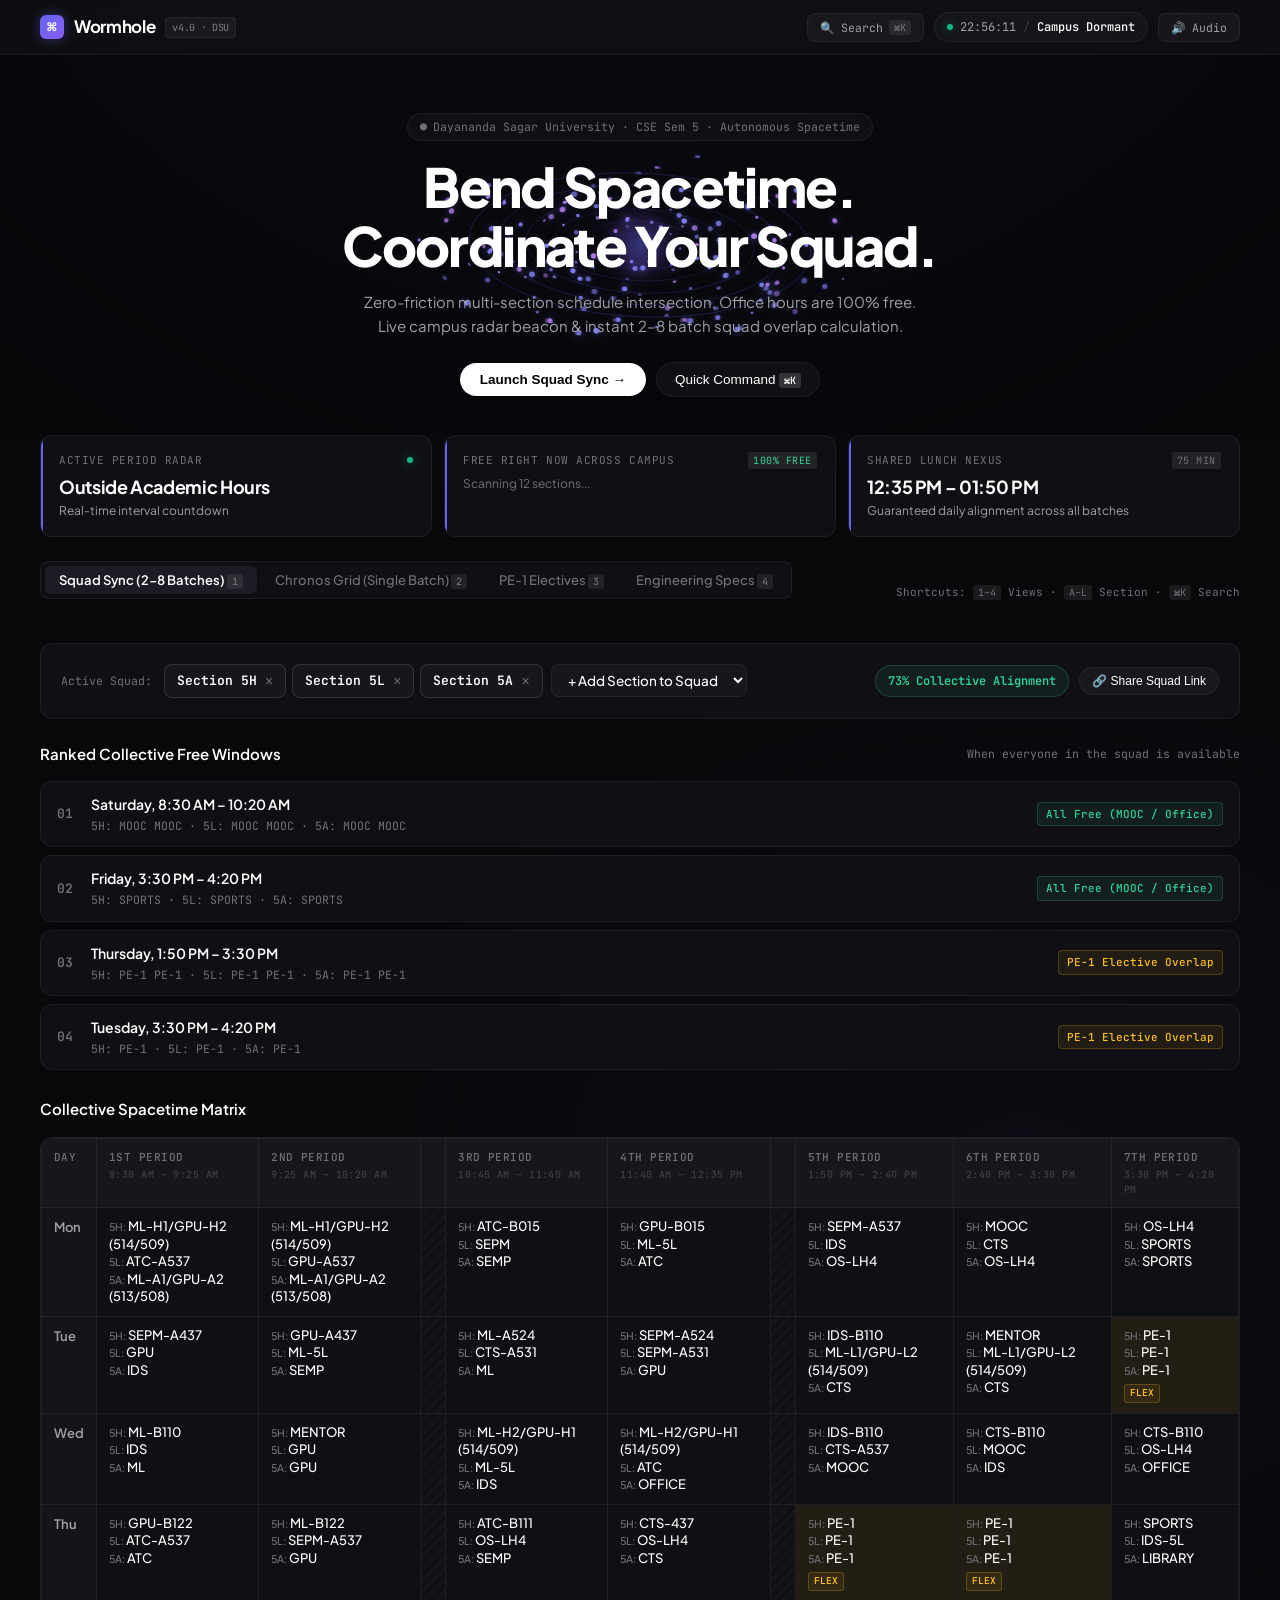
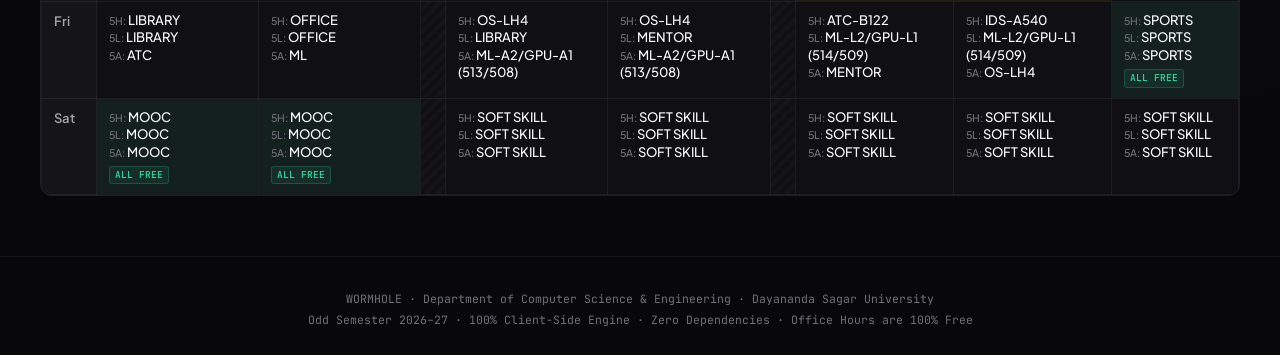
==== commit 4871acc8: "feat(wormhole): upgrade to v4.0 flagship YC operating system with multi-section squad sync, live qua" ====
--- a/index.html
+++ b/index.html
@@ -3,8 +3,8 @@
 <head>
   <meta charset="UTF-8">
   <meta name="viewport" content="width=device-width, initial-scale=1.0">
-  <title>Wormhole — Minimal Spacetime Alignment Engine</title>
-  <meta name="description" content="Minimalist, high-velocity campus schedule alignment engine for Dayananda Sagar University CSE Sem 5.">
+  <title>Wormhole — Autonomous Spacetime Coordination Engine</title>
+  <meta name="description" content="YC-grade zero-friction schedule intersection engine for Dayananda Sagar University CSE Sem 5.">
   <link rel="stylesheet" href="styles/theme.css">
   <link rel="stylesheet" href="styles/components.css">
 </head>
@@ -16,10 +16,14 @@
       <a href="#" class="brand-wrap">
         <div class="brand-icon">⌘</div>
         <span>Wormhole</span>
-        <span class="badge-version">v3.0 · DSU</span>
+        <span class="badge-version">v4.0 · DSU</span>
       </a>
 
       <div class="nav-controls">
+        <button class="nav-btn" onclick="window.openCommandPalette()" title="Press ⌘K or Ctrl+K">
+          🔍 Search <span class="kbd-badge">⌘K</span>
+        </button>
+
         <div class="status-pill">
           <span class="status-dot"></span>
           <span id="liveClockTime">--:--:--</span>
@@ -34,26 +38,26 @@
     </div>
   </header>
 
-  <!-- Minimalist Hero Section with Spacetime Mesh Canvas -->
+  <!-- Minimalist Hero Section with Gravitational Singularity Canvas -->
   <section class="hero-wrapper">
     <canvas id="vortexCanvas"></canvas>
 
     <div class="hero-body">
       <div class="hero-badge">
-        <span>●</span> Dayananda Sagar University · CSE Sem 5
-      </div>
-      <h1 class="hero-title">Bend Spacetime.<br>Find the Overlap.</h1>
+        <span>●</span> Dayananda Sagar University · CSE Sem 5 · Autonomous Spacetime
+      </div>
+      <h1 class="hero-title">Bend Spacetime.<br>Coordinate Your Squad.</h1>
       <p class="hero-sub">
-        Zero-friction schedule intersection engine. Office hours are 100% free.<br>
-        Instant cross-section alignment across all 12 batches.
+        Zero-friction multi-section schedule intersection. Office hours are 100% free.<br>
+        Live campus radar beacon & instant 2–8 batch squad overlap calculation.
       </p>
 
-      <div style="display:flex; align-items:center; justify-content:center; gap:10px;">
-        <button class="btn-solid" onclick="document.querySelector('[data-view=\'rift\']').click(); window.scrollTo({top: 360, behavior: 'smooth'});">
-          Open The Rift →
+      <div style="display:flex; align-items:center; justify-content:center; gap:10px; flex-wrap:wrap;">
+        <button class="btn-solid" onclick="document.querySelector('[data-view=\'squad\']').click(); window.scrollTo({top: 480, behavior: 'smooth'});">
+          Launch Squad Sync →
         </button>
-        <button class="btn-outline" onclick="document.querySelector('[data-view=\'chronos\']').click(); window.scrollTo({top: 360, behavior: 'smooth'});">
-          View Timetable
+        <button class="btn-outline" onclick="window.openCommandPalette();">
+          Quick Command <span class="kbd-badge" style="background:rgba(255,255,255,0.15); color:#FFF;">⌘K</span>
         </button>
       </div>
     </div>
@@ -62,75 +66,82 @@
   <!-- Main Workspace -->
   <main class="container">
 
-    <!-- Segmented Control View Switcher -->
+    <!-- Quantum Beacon Live Campus Radar HUD -->
+    <section class="radar-hud">
+      <div class="radar-card">
+        <div class="radar-title">
+          <span>Active Period Radar</span>
+          <span class="status-dot animate-pulse"></span>
+        </div>
+        <div id="beaconCountdown" class="radar-value">Calculating...</div>
+        <div class="radar-sub">Real-time interval countdown</div>
+      </div>
+
+      <div class="radar-card">
+        <div class="radar-title">
+          <span>Free Right Now Across Campus</span>
+          <span class="kbd-badge" style="color:var(--free-text);">100% FREE</span>
+        </div>
+        <div id="beaconFreeSections" class="beacon-chips-wrap">
+          <span style="color:var(--text-dim); font-size:12px;">Scanning 12 sections...</span>
+        </div>
+      </div>
+
+      <div class="radar-card">
+        <div class="radar-title">
+          <span>Shared Lunch Nexus</span>
+          <span class="kbd-badge">75 MIN</span>
+        </div>
+        <div class="radar-value">12:35 PM – 01:50 PM</div>
+        <div class="radar-sub">Guaranteed daily alignment across all batches</div>
+      </div>
+    </section>
+
+    <!-- Segmented View Switcher -->
     <div style="display:flex; align-items:center; justify-content:space-between; flex-wrap:wrap; gap:12px; margin-bottom:20px;">
       <div class="segmented-nav">
-        <button class="seg-btn active" data-view="rift">The Rift <span class="kbd-badge">1</span></button>
-        <button class="seg-btn" data-view="chronos">Chronos Grid <span class="kbd-badge">2</span></button>
+        <button class="seg-btn active" data-view="squad">Squad Sync (2-8 Batches) <span class="kbd-badge">1</span></button>
+        <button class="seg-btn" data-view="chronos">Chronos Grid (Single Batch) <span class="kbd-badge">2</span></button>
         <button class="seg-btn" data-view="electives">PE-1 Electives <span class="kbd-badge">3</span></button>
         <button class="seg-btn" data-view="docs">Engineering Specs <span class="kbd-badge">4</span></button>
       </div>
 
       <div style="font-family:var(--font-mono); font-size:11px; color:var(--text-dim);">
-        Shortcut: Press <span class="kbd-badge">A</span>–<span class="kbd-badge">L</span> to switch section
-      </div>
-    </div>
-
-    <!-- VIEW 1: THE RIFT (Dual Overlap Comparison) -->
-    <section id="panel-rift" class="view-panel active">
-      <div class="card-minimal rift-header-card">
-        <div class="rift-pickers">
-          <div>
-            <div style="font-family:var(--font-mono); font-size:11px; color:var(--text-dim); margin-bottom:4px;">Primary Section</div>
-            <select id="riftSecA" class="select-minimal"></select>
-          </div>
-
-          <div style="color:var(--text-dim); font-size:13px; font-weight:600; padding:0 4px;">&times;</div>
-
-          <div>
-            <div style="font-family:var(--font-mono); font-size:11px; color:var(--text-dim); margin-bottom:4px;">Compare With</div>
-            <select id="riftSecB" class="select-minimal"></select>
-          </div>
-        </div>
-
-        <div id="riftSyncScore" class="sync-score-badge">
-          Calculating alignment...
-        </div>
-      </div>
-
-      <!-- Universal Campus Anchors -->
-      <div class="anchors-strip">
-        <div class="card-minimal anchor-box">
-          <div class="anchor-tag">Daily Morning Break</div>
-          <div class="anchor-time">10:20 AM – 10:45 AM</div>
-          <div class="anchor-desc">25 min guaranteed short interval across all batches</div>
-        </div>
-        <div class="card-minimal anchor-box">
-          <div class="anchor-tag">Midday Lunch Nexus</div>
-          <div class="anchor-time">12:35 PM – 01:50 PM</div>
-          <div class="anchor-desc">75 min universal campus lunch overlap</div>
-        </div>
-        <div class="card-minimal anchor-box">
-          <div class="anchor-tag">Saturday Horizon</div>
-          <div class="anchor-time">10:45 AM – 04:20 PM</div>
-          <div class="anchor-desc">Full afternoon allocated for Soft Skills</div>
+        Shortcuts: <span class="kbd-badge">1–4</span> Views · <span class="kbd-badge">A–L</span> Section · <span class="kbd-badge">⌘K</span> Search
+      </div>
+    </div>
+
+    <!-- VIEW 1: SQUAD SYNC (Multi-Section 2-8 Batches) -->
+    <section id="panel-squad" class="view-panel active">
+      <div class="card-minimal squad-header-card">
+        <div class="squad-chips-wrap">
+          <span style="font-family:var(--font-mono); font-size:11.5px; color:var(--text-dim); margin-right:4px;">Active Squad:</span>
+          <div id="squadChipsContainer" style="display:flex; align-items:center; gap:6px; flex-wrap:wrap;"></div>
+          <select id="addSquadSectionSelect" class="select-minimal"></select>
+        </div>
+
+        <div style="display:flex; align-items:center; gap:10px;">
+          <div id="squadSyncScoreBadge" class="sync-score-badge">Computing...</div>
+          <button id="copyShareLinkBtn" class="btn-outline" style="font-size:12px; padding:6px 12px;">
+            🔗 Share Squad Link
+          </button>
         </div>
       </div>
 
       <!-- Ranked Overlaps Feed -->
       <div style="display:flex; align-items:center; justify-content:space-between; margin-top:24px;">
-        <h3 style="font-size:15px; font-weight:600; color:var(--text-main);">Ranked Overlap Windows</h3>
-        <span style="font-family:var(--font-mono); font-size:11.5px; color:var(--text-dim);">Sorted by quality & duration</span>
-      </div>
-
-      <ul id="riftRankList" class="rank-feed"></ul>
-
-      <!-- Dual Overlap Matrix -->
+        <h3 style="font-size:15px; font-weight:600; color:var(--text-main);">Ranked Collective Free Windows</h3>
+        <span style="font-family:var(--font-mono); font-size:11.5px; color:var(--text-dim);">When everyone in the squad is available</span>
+      </div>
+
+      <ul id="squadRankList" class="rank-feed"></ul>
+
+      <!-- Multi-Squad Heatmap Matrix -->
       <div style="display:flex; align-items:center; justify-content:space-between; margin-top:28px;">
-        <h3 style="font-size:15px; font-weight:600; color:var(--text-main);">Split Spacetime Matrix</h3>
+        <h3 style="font-size:15px; font-weight:600; color:var(--text-main);">Collective Spacetime Matrix</h3>
       </div>
       <div class="matrix-container">
-        <table id="riftOverlayTable" class="matrix-table"></table>
+        <table id="squadOverlayTable" class="matrix-table"></table>
       </div>
     </section>
 
@@ -139,16 +150,29 @@
       <!-- Section Selector -->
       <div class="section-strip" id="sectionPigeonholes"></div>
 
-      <!-- Header Card with ICS Export -->
-      <div class="card-minimal" style="padding:16px 20px; margin-bottom:16px; display:flex; align-items:center; justify-content:space-between; flex-wrap:wrap; gap:12px;">
+      <!-- Header Card with Attendance Friction Stats & ICS Export -->
+      <div class="card-minimal" style="padding:18px 20px; margin-bottom:16px; display:flex; align-items:center; justify-content:space-between; flex-wrap:wrap; gap:14px;">
         <div>
           <h2 id="chronosSectionTitle" style="font-size:18px; font-weight:700; color:var(--text-main);">Section 5H</h2>
           <p id="chronosSectionMeta" style="font-size:12.5px; color:var(--text-muted); margin-top:2px;"></p>
         </div>
 
-        <button id="exportIcsBtn" class="btn-outline" style="font-size:12.5px; padding:6px 14px;">
-          📅 Add to Calendar (.ICS)
-        </button>
+        <div style="display:flex; align-items:center; gap:16px; flex-wrap:wrap;">
+          <div style="display:flex; align-items:center; gap:10px;">
+            <div style="text-align:right;">
+              <div style="font-family:var(--font-mono); font-size:10px; color:var(--text-dim); text-transform:uppercase;">100% Free Time</div>
+              <div id="analyticsFreeHours" style="font-size:14px; font-weight:700; color:var(--free-text);">-- hrs</div>
+            </div>
+            <div style="text-align:right; margin-left:8px;">
+              <div style="font-family:var(--font-mono); font-size:10px; color:var(--text-dim); text-transform:uppercase;">PE-1 Flex Shift</div>
+              <div id="analyticsFlexHours" style="font-size:14px; font-weight:700; color:var(--flex-text);">-- hrs</div>
+            </div>
+          </div>
+
+          <button id="exportIcsBtn" class="btn-outline" style="font-size:12.5px; padding:6px 14px;">
+            📅 Add to Calendar (.ICS)
+          </button>
+        </div>
       </div>
 
       <!-- Clean Minimal Legend -->
@@ -244,26 +268,38 @@
           <a href="ARCHITECTURE.md" target="_blank" class="card-minimal" style="padding:16px; text-decoration:none; display:block;">
             <div style="font-family:var(--font-mono); font-size:10.5px; color:var(--free-text);">ENGINEERING</div>
             <div style="font-size:14px; font-weight:600; color:var(--text-main); margin:4px 0;">Technical Specs →</div>
-            <div style="font-size:12px; color:var(--text-dim);">Intersection algorithm & Web Audio synthesis.</div>
+            <div style="font-size:12px; color:var(--text-dim);">N-way Squad intersection & Web Audio synthesis.</div>
           </a>
 
           <a href="ROADMAP.md" target="_blank" class="card-minimal" style="padding:16px; text-decoration:none; display:block;">
             <div style="font-family:var(--font-mono); font-size:10.5px; color:var(--flex-text);">EVOLUTION</div>
             <div style="font-size:14px; font-weight:600; color:var(--text-main); margin:4px 0;">Roadmap →</div>
-            <div style="font-size:12px; color:var(--text-dim);">From v1.0 to v3.0 Autonomous Campus Mesh.</div>
+            <div style="font-size:12px; color:var(--text-dim);">From v1.0 to v4.0 Flagship Operating System.</div>
           </a>
         </div>
       </div>
     </section>
 
   </main>
+
+  <!-- Command Palette Modal (⌘K) -->
+  <div id="commandPaletteModal" class="cmd-backdrop">
+    <div class="cmd-box">
+      <div class="cmd-input-wrap">
+        <span style="color:var(--text-dim);">🔍</span>
+        <input type="text" id="cmdSearchInput" class="cmd-input" placeholder="Type a section, course, professor, or action...">
+        <span class="kbd-badge">ESC to close</span>
+      </div>
+      <div id="cmdSearchResults" class="cmd-results"></div>
+    </div>
+  </div>
 
   <!-- Minimalist Footer -->
   <footer class="app-footer">
     <div class="container">
       <p class="footer-copy">
         WORMHOLE · Department of Computer Science & Engineering · Dayananda Sagar University<br>
-        Odd Semester 2026–27 · 100% Client-Side Engine · Zero Dependencies
+        Odd Semester 2026–27 · 100% Client-Side Engine · Zero Dependencies · Office Hours are 100% Free
       </p>
     </div>
   </footer>
--- a/styles/components.css
+++ b/styles/components.css
@@ -1,10 +1,10 @@
 /* ===================================================================
-   WORMHOLE MINIMALIST COMPONENT ARCHITECTURE
-   Linear / Raycast Aesthetic · Hairline Cards · Refined Controls
+   WORMHOLE FLAGSHIP YC COMPONENT ARCHITECTURE
+   Obsidian Void · Hairline Precision · Quantum HUD · Command Palette
    =================================================================== */
 
 .container {
-  max-width: 1200px;
+  max-width: 1240px;
   margin: 0 auto;
   padding: 0 20px;
 }
@@ -14,7 +14,7 @@
   background: var(--bg-surface);
   border: 1px solid var(--border-subtle);
   border-radius: var(--radius-md);
-  transition: border-color var(--transition-smooth), background-color var(--transition-smooth);
+  transition: border-color var(--transition-smooth), background-color var(--transition-smooth), transform var(--transition-smooth);
 }
 
 .card-minimal:hover {
@@ -27,8 +27,8 @@
   top: 0;
   z-index: 50;
   background: var(--bg-glass);
-  backdrop-filter: blur(16px);
-  -webkit-backdrop-filter: blur(16px);
+  backdrop-filter: blur(20px);
+  -webkit-backdrop-filter: blur(20px);
   border-bottom: 1px solid var(--border-subtle);
   padding: 12px 0;
 }
@@ -51,14 +51,15 @@
 }
 
 .brand-icon {
-  width: 22px;
-  height: 22px;
+  width: 24px;
+  height: 24px;
   border-radius: 6px;
   background: linear-gradient(135deg, #6366F1, #8B5CF6);
   display: flex;
   align-items: center;
   justify-content: center;
-  font-size: 11px;
+  font-size: 12px;
+  box-shadow: 0 0 12px rgba(99, 102, 241, 0.4);
 }
 
 .badge-version {
@@ -97,7 +98,7 @@
   height: 6px;
   border-radius: 50%;
   background: var(--free-dot);
-  box-shadow: 0 0 8px rgba(16, 185, 129, 0.4);
+  box-shadow: 0 0 8px rgba(16, 185, 129, 0.5);
 }
 
 .nav-btn {
@@ -130,7 +131,86 @@
   color: var(--text-dim);
 }
 
-/* Hero Section with Minimalist Canvas */
+/* Quantum Beacon Radar HUD */
+.radar-hud {
+  display: grid;
+  grid-template-columns: repeat(auto-fit, minmax(280px, 1fr));
+  gap: 12px;
+  margin-bottom: 24px;
+}
+
+.radar-card {
+  padding: 16px 18px;
+  background: var(--bg-surface);
+  border: 1px solid var(--border-subtle);
+  border-radius: var(--radius-md);
+  position: relative;
+  overflow: hidden;
+}
+
+.radar-card::before {
+  content: "";
+  position: absolute;
+  top: 0;
+  left: 0;
+  width: 2px;
+  height: 100%;
+  background: var(--accent-indigo);
+}
+
+.radar-title {
+  font-family: var(--font-mono);
+  font-size: 11px;
+  text-transform: uppercase;
+  letter-spacing: 0.05em;
+  color: var(--text-dim);
+  display: flex;
+  align-items: center;
+  justify-content: space-between;
+}
+
+.radar-value {
+  font-size: 18px;
+  font-weight: 700;
+  color: var(--text-main);
+  margin: 4px 0 2px;
+  letter-spacing: -0.02em;
+}
+
+.radar-sub {
+  font-size: 12px;
+  color: var(--text-muted);
+}
+
+.beacon-chips-wrap {
+  display: flex;
+  flex-wrap: wrap;
+  gap: 6px;
+  margin-top: 6px;
+}
+
+.beacon-chip {
+  background: var(--free-bg);
+  border: 1px solid var(--free-border);
+  color: var(--free-text);
+  font-family: var(--font-mono);
+  font-size: 11px;
+  font-weight: 600;
+  padding: 3px 8px;
+  border-radius: var(--radius-xs);
+  cursor: pointer;
+  display: inline-flex;
+  align-items: center;
+  gap: 5px;
+  transition: all var(--transition-fast);
+}
+
+.beacon-chip:hover {
+  background: rgba(52, 211, 153, 0.16);
+  transform: translateY(-1px);
+}
+
+/* Hero Section with Canvas */
 .hero-wrapper {
   position: relative;
   min-height: 380px;
@@ -138,7 +218,7 @@
   align-items: center;
   justify-content: center;
   text-align: center;
-  padding: 48px 0 24px;
+  padding: 40px 0 20px;
   overflow: hidden;
 }
 
@@ -155,7 +235,7 @@
 .hero-body {
   position: relative;
   z-index: 2;
-  max-width: 640px;
+  max-width: 680px;
   margin: 0 auto;
 }
 
@@ -174,10 +254,10 @@
 }
 
 .hero-title {
-  font-size: clamp(32px, 5vw, 52px);
+  font-size: clamp(32px, 5.5vw, 54px);
   font-weight: 800;
   letter-spacing: -0.03em;
-  line-height: 1.12;
+  line-height: 1.1;
   margin-bottom: 14px;
   color: #FFFFFF;
 }
@@ -282,52 +362,8 @@
   to { opacity: 1; transform: translateY(0); }
 }
 
-/* Section Pigeonhole Selector (A-L) */
-.section-strip {
-  display: flex;
-  flex-wrap: wrap;
-  gap: 6px;
-  margin-bottom: 20px;
-}
-
-.sec-pill {
-  background: var(--bg-surface);
-  border: 1px solid var(--border-subtle);
-  border-radius: var(--radius-sm);
-  padding: 8px 12px;
-  cursor: pointer;
-  font-family: var(--font-mono);
-  font-size: 13px;
-  font-weight: 500;
-  color: var(--text-muted);
-  display: flex;
-  align-items: center;
-  gap: 8px;
-  transition: all var(--transition-fast);
-}
-
-.sec-pill small {
-  color: var(--text-dim);
-  font-size: 11px;
-}
-
-.sec-pill:hover:not(.active) {
-  border-color: var(--border-medium);
-  color: var(--text-main);
-}
-
-.sec-pill.active {
-  background: var(--bg-surface-hover);
-  border-color: var(--accent-indigo);
-  color: #FFFFFF;
-}
-
-.sec-pill.active small {
-  color: #A5B4FC;
-}
-
-/* The Rift Controls */
-.rift-header-card {
+/* Squad Sync Controls */
+.squad-header-card {
   padding: 20px;
   display: flex;
   align-items: center;
@@ -337,11 +373,39 @@
   margin-bottom: 20px;
 }
 
-.rift-pickers {
-  display: flex;
-  align-items: center;
-  gap: 12px;
+.squad-chips-wrap {
+  display: flex;
+  align-items: center;
+  gap: 8px;
+  flex-wrap: wrap;
   flex: 1;
+}
+
+.squad-chip {
+  background: var(--bg-surface-elevated);
+  border: 1px solid var(--border-medium);
+  color: var(--text-main);
+  font-family: var(--font-mono);
+  font-size: 13px;
+  font-weight: 600;
+  padding: 6px 12px;
+  border-radius: var(--radius-sm);
+  display: inline-flex;
+  align-items: center;
+  gap: 8px;
+}
+
+.chip-remove {
+  background: transparent;
+  border: none;
+  color: var(--text-dim);
+  font-size: 14px;
+  cursor: pointer;
+  line-height: 1;
+  padding: 0;
+}
+.chip-remove:hover {
+  color: #EF4444;
 }
 
 .select-minimal {
@@ -349,17 +413,12 @@
   border: 1px solid var(--border-subtle);
   color: var(--text-main);
   font-family: var(--font-sans);
-  font-size: 14px;
-  font-weight: 600;
-  padding: 8px 14px;
+  font-size: 13.5px;
+  font-weight: 500;
+  padding: 6px 12px;
   border-radius: var(--radius-sm);
   outline: none;
   cursor: pointer;
-  transition: border-color var(--transition-fast);
-}
-
-.select-minimal:focus {
-  border-color: var(--border-focus);
 }
 
 .sync-score-badge {
@@ -373,37 +432,48 @@
   font-weight: 600;
 }
 
-/* Universal Anchors Bar */
-.anchors-strip {
-  display: grid;
-  grid-template-columns: repeat(auto-fit, minmax(260px, 1fr));
-  gap: 12px;
-  margin-bottom: 24px;
-}
-
-.anchor-box {
-  padding: 14px 16px;
-  border-left: 2px solid var(--accent-indigo);
-}
-
-.anchor-tag {
-  font-family: var(--font-mono);
-  font-size: 10.5px;
-  text-transform: uppercase;
-  letter-spacing: 0.05em;
-  color: var(--text-dim);
-}
-
-.anchor-time {
-  font-size: 15px;
-  font-weight: 600;
-  color: var(--text-main);
-  margin: 2px 0;
-}
-
-.anchor-desc {
-  font-size: 12px;
+/* Section Pigeonhole Selector (A-L) */
+.section-strip {
+  display: flex;
+  flex-wrap: wrap;
+  gap: 6px;
+  margin-bottom: 20px;
+}
+
+.sec-pill {
+  background: var(--bg-surface);
+  border: 1px solid var(--border-subtle);
+  border-radius: var(--radius-sm);
+  padding: 8px 12px;
+  cursor: pointer;
+  font-family: var(--font-mono);
+  font-size: 13px;
+  font-weight: 500;
   color: var(--text-muted);
+  display: flex;
+  align-items: center;
+  gap: 8px;
+  transition: all var(--transition-fast);
+}
+
+.sec-pill small {
+  color: var(--text-dim);
+  font-size: 11px;
+}
+
+.sec-pill:hover:not(.active) {
+  border-color: var(--border-medium);
+  color: var(--text-main);
+}
+
+.sec-pill.active {
+  background: var(--bg-surface-hover);
+  border-color: var(--accent-indigo);
+  color: #FFFFFF;
+}
+
+.sec-pill.active small {
+  color: #A5B4FC;
 }
 
 /* Ranked Overlaps List */
@@ -545,7 +615,7 @@
 
 /* Cell Categories */
 td.cell-slot {
-  min-width: 115px;
+  min-width: 120px;
   position: relative;
   transition: background-color var(--transition-fast);
 }
@@ -564,7 +634,7 @@
 
 td.cell-slot.active-period {
   animation: liveGlow 2.5s infinite;
-  background: rgba(99, 102, 241, 0.12) !important;
+  background: rgba(99, 102, 241, 0.14) !important;
 }
 
 .cell-name {
@@ -603,7 +673,7 @@
   border: 1px solid var(--skip-border);
 }
 
-/* Clean Minimal Legend */
+/* Minimal Legend */
 .legend-bar {
   display: flex;
   flex-wrap: wrap;
@@ -627,7 +697,7 @@
   border-radius: 2px;
 }
 
-/* Minimalist Search & Directory */
+/* Directory Table */
 .directory-wrap {
   margin-top: 32px;
 }
@@ -651,7 +721,6 @@
   border-radius: var(--radius-sm);
   outline: none;
   min-width: 240px;
-  transition: border-color var(--transition-fast);
 }
 
 .input-minimal:focus {
@@ -696,6 +765,89 @@
   color: var(--accent-cyan);
   font-weight: 500;
   font-size: 12px;
+}
+
+/* Command Palette Modal */
+.cmd-backdrop {
+  position: fixed;
+  top: 0;
+  left: 0;
+  width: 100%;
+  height: 100%;
+  background: rgba(0, 0, 0, 0.75);
+  backdrop-filter: blur(12px);
+  -webkit-backdrop-filter: blur(12px);
+  z-index: 100;
+  display: flex;
+  align-items: flex-start;
+  justify-content: center;
+  padding-top: 12vh;
+  opacity: 0;
+  pointer-events: none;
+  transition: opacity var(--transition-fast);
+}
+
+.cmd-backdrop.open {
+  opacity: 1;
+  pointer-events: auto;
+}
+
+.cmd-box {
+  width: 100%;
+  max-width: 580px;
+  background: #111115;
+  border: 1px solid var(--border-medium);
+  border-radius: var(--radius-md);
+  box-shadow: 0 20px 48px rgba(0, 0, 0, 0.8), 0 0 0 1px rgba(255, 255, 255, 0.06);
+  overflow: hidden;
+  animation: cmdSlideDown 0.18s cubic-bezier(0.16, 1, 0.3, 1);
+}
+
+@keyframes cmdSlideDown {
+  from { transform: translateY(-8px) scale(0.98); opacity: 0; }
+  to { transform: translateY(0) scale(1); opacity: 1; }
+}
+
+.cmd-input-wrap {
+  display: flex;
+  align-items: center;
+  padding: 14px 18px;
+  border-bottom: 1px solid var(--border-subtle);
+  gap: 12px;
+}
+
+.cmd-input {
+  flex: 1;
+  background: transparent;
+  border: none;
+  color: #FFFFFF;
+  font-family: var(--font-sans);
+  font-size: 15px;
+  outline: none;
+}
+
+.cmd-input::placeholder {
+  color: var(--text-dim);
+}
+
+.cmd-results {
+  max-height: 340px;
+  overflow-y: auto;
+  padding: 6px;
+}
+
+.cmd-item {
+  display: flex;
+  align-items: center;
+  justify-content: space-between;
+  padding: 10px 14px;
+  border-radius: var(--radius-sm);
+  cursor: pointer;
+  transition: background-color var(--transition-fast);
+}
+
+.cmd-item:hover {
+  background: var(--bg-surface-hover);
 }
 
 /* Footer */
@@ -715,6 +867,6 @@
 
 @media (max-width: 768px) {
   .hero-title { font-size: 32px; }
-  .rift-pickers { flex-direction: column; align-items: stretch; }
   .nav-layout { flex-wrap: wrap; gap: 10px; }
-}
+  .squad-chips-wrap { flex-direction: column; align-items: stretch; }
+}
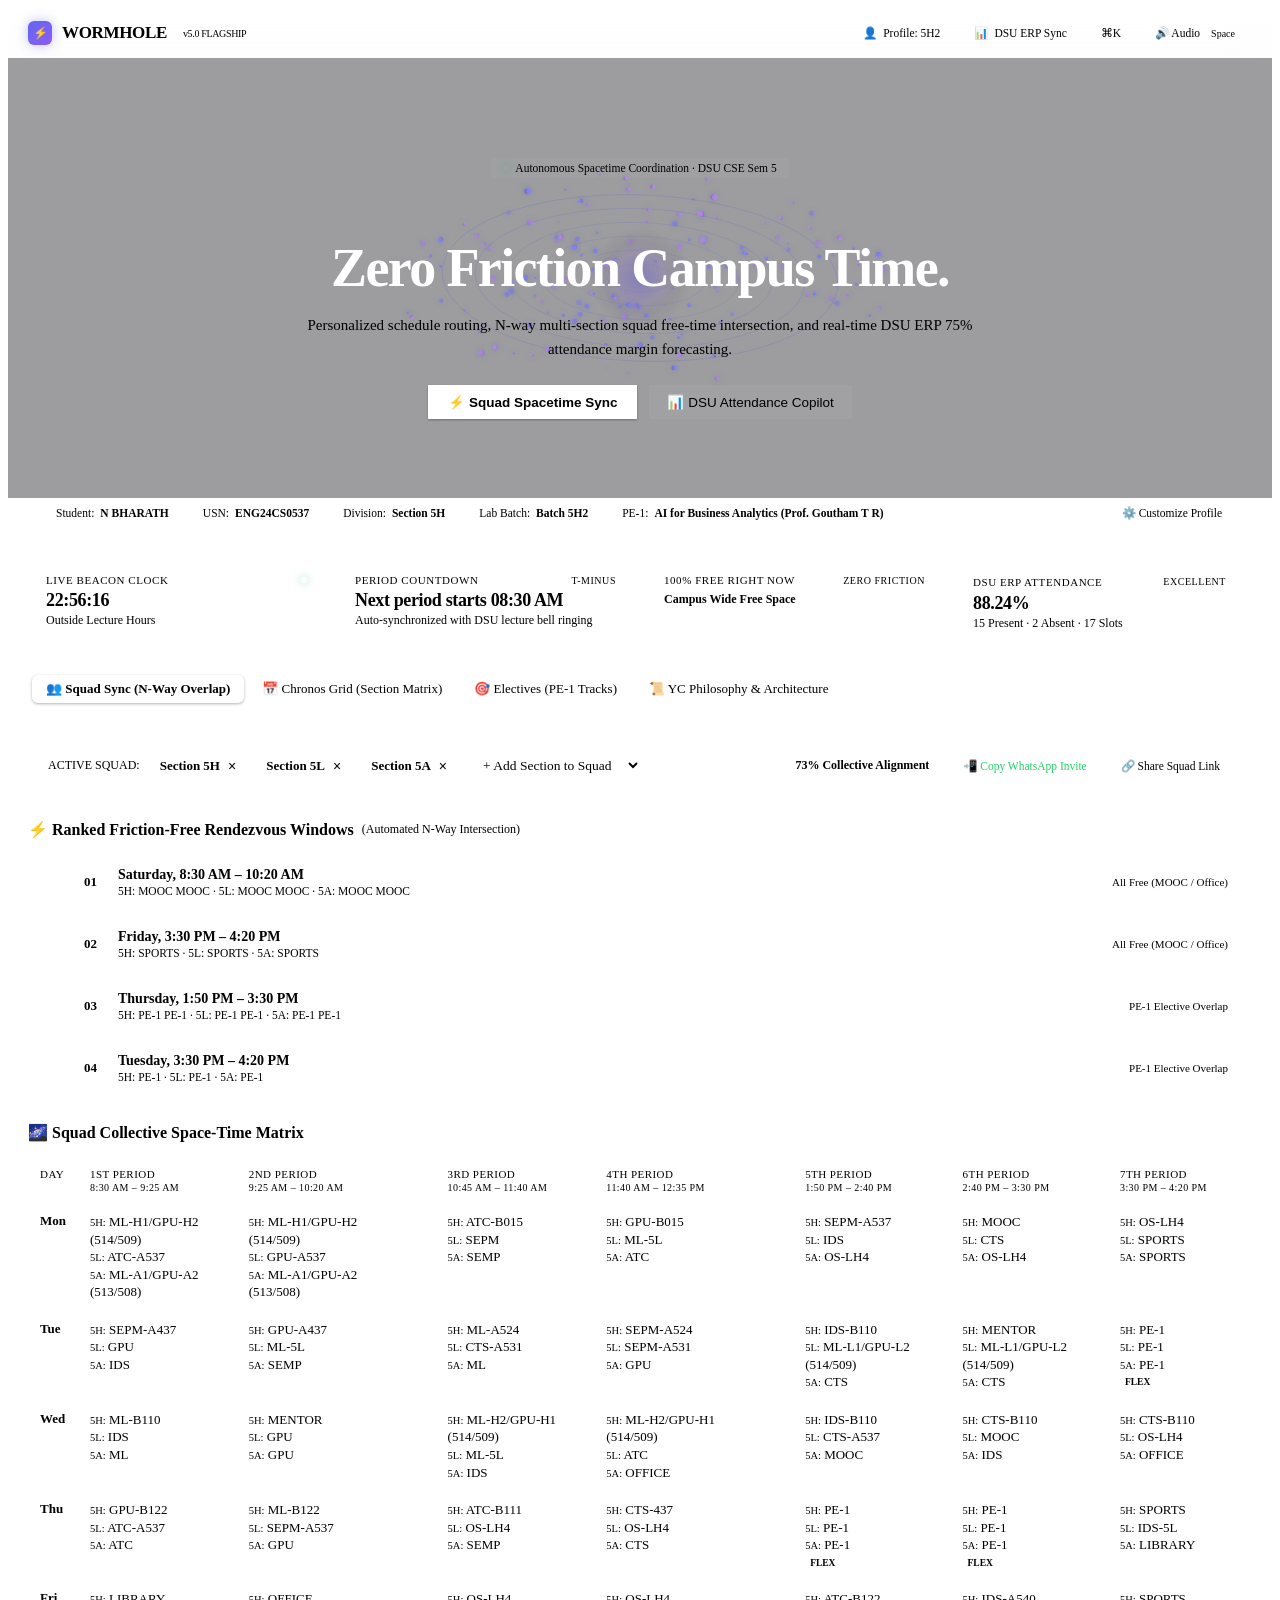
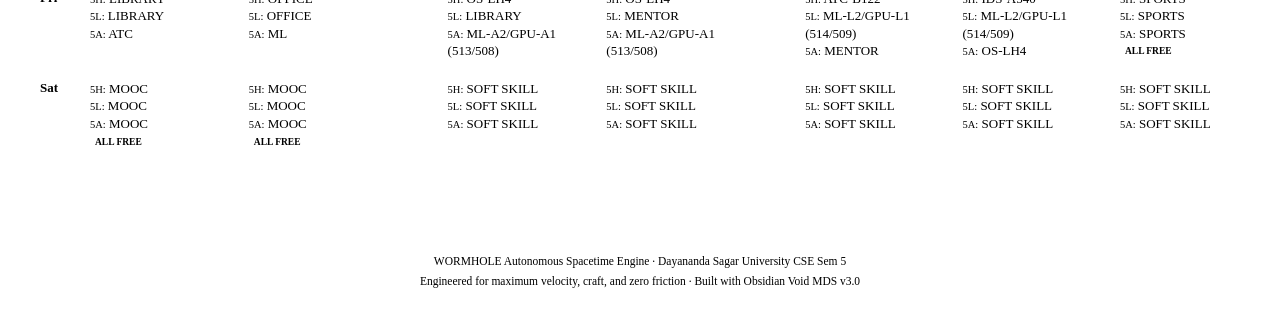
==== commit 0b9cf5b1: "feat(v5.0): student profile personalization, DSU ERP attendance sync & 75% bunk buffer copilot" ====
--- a/index.html
+++ b/index.html
@@ -4,215 +4,220 @@
   <meta charset="UTF-8">
   <meta name="viewport" content="width=device-width, initial-scale=1.0">
   <title>Wormhole — Autonomous Spacetime Coordination Engine</title>
-  <meta name="description" content="YC-grade zero-friction schedule intersection engine for Dayananda Sagar University CSE Sem 5.">
-  <link rel="stylesheet" href="styles/theme.css">
+  <meta name="description" content="YC-grade autonomous spacetime coordination operating system for university schedules, multi-section squad sync, DSU ERP attendance bunk simulation, and profile personalization.">
+
+  <!-- Google Fonts: Inter & JetBrains Mono -->
+  <link rel="preconnect" href="https://fonts.googleapis.com">
+  <link rel="preconnect" href="https://fonts.gstatic.com" crossorigin>
+  <link href="https://fonts.googleapis.com/css2?family=Inter:wght@300;400;500;600;700;800&family=JetBrains+Mono:wght@400;500;600;700&display=swap" rel="stylesheet">
+
+  <!-- Obsidian Void Design System -->
+  <link rel="stylesheet" href="styles/main.css">
   <link rel="stylesheet" href="styles/components.css">
 </head>
 <body>
 
-  <!-- Top Minimalist Navigation -->
+  <!-- Navigation Bar -->
   <header class="app-nav">
     <div class="container nav-layout">
       <a href="#" class="brand-wrap">
-        <div class="brand-icon">⌘</div>
-        <span>Wormhole</span>
-        <span class="badge-version">v4.0 · DSU</span>
+        <div class="brand-icon">⚡</div>
+        <span>WORMHOLE</span>
+        <span class="badge-version">v5.0 FLAGSHIP</span>
       </a>
 
       <div class="nav-controls">
-        <button class="nav-btn" onclick="window.openCommandPalette()" title="Press ⌘K or Ctrl+K">
-          🔍 Search <span class="kbd-badge">⌘K</span>
-        </button>
-
-        <div class="status-pill">
-          <span class="status-dot"></span>
-          <span id="liveClockTime">--:--:--</span>
-          <span style="opacity:0.3;">/</span>
-          <span id="livePeriodStatus" style="color:var(--text-main); font-weight:500;">Syncing...</span>
-        </div>
-
-        <button id="audioToggleBtn" class="nav-btn" title="Press Space to Toggle Audio">
+        <button class="nav-btn" onclick="openProfileModal()">
+          <span>👤</span> <span id="profileNavTag">Profile: 5H2</span>
+        </button>
+        <button class="nav-btn" onclick="openAttendanceModal()">
+          <span>📊</span> <span id="attendanceNavTag">DSU ERP Sync</span>
+        </button>
+        <button class="nav-btn" onclick="openCommandPalette()">
+          <span>⌘K</span> <span style="display:none;" class="kbd-badge">Palette</span>
+        </button>
+        <button id="audioToggleBtn" class="nav-btn">
           🔊 Audio <span class="kbd-badge">Space</span>
         </button>
       </div>
     </div>
   </header>
 
-  <!-- Minimalist Hero Section with Gravitational Singularity Canvas -->
+  <!-- Hero Canvas & Mission Header -->
   <section class="hero-wrapper">
     <canvas id="vortexCanvas"></canvas>
-
-    <div class="hero-body">
+    <div class="container hero-body">
       <div class="hero-badge">
-        <span>●</span> Dayananda Sagar University · CSE Sem 5 · Autonomous Spacetime
-      </div>
-      <h1 class="hero-title">Bend Spacetime.<br>Coordinate Your Squad.</h1>
+        <span class="status-dot"></span>
+        Autonomous Spacetime Coordination · DSU CSE Sem 5
+      </div>
+      <h1 class="hero-title">Zero Friction Campus Time.</h1>
       <p class="hero-sub">
-        Zero-friction multi-section schedule intersection. Office hours are 100% free.<br>
-        Live campus radar beacon & instant 2–8 batch squad overlap calculation.
+        Personalized schedule routing, N-way multi-section squad free-time intersection, and real-time DSU ERP 75% attendance margin forecasting.
       </p>
-
-      <div style="display:flex; align-items:center; justify-content:center; gap:10px; flex-wrap:wrap;">
-        <button class="btn-solid" onclick="document.querySelector('[data-view=\'squad\']').click(); window.scrollTo({top: 480, behavior: 'smooth'});">
-          Launch Squad Sync →
-        </button>
-        <button class="btn-outline" onclick="window.openCommandPalette();">
-          Quick Command <span class="kbd-badge" style="background:rgba(255,255,255,0.15); color:#FFF;">⌘K</span>
+      <div style="display:flex; justify-content:center; gap:12px; flex-wrap:wrap;">
+        <button class="btn-solid" onclick="document.querySelector('[data-view=\'squad\']').click()">
+          ⚡ Squad Spacetime Sync
+        </button>
+        <button class="btn-outline" onclick="openAttendanceModal()">
+          📊 DSU Attendance Copilot
         </button>
       </div>
     </div>
   </section>
 
-  <!-- Main Workspace -->
-  <main class="container">
-
-    <!-- Quantum Beacon Live Campus Radar HUD -->
-    <section class="radar-hud">
+  <!-- Main Operating Console -->
+  <main class="container" style="position:relative; z-index:10; margin-top:-10px;">
+
+    <!-- Student Profile Personalization Strip -->
+    <div class="profile-bar">
+      <div class="profile-meta-wrap">
+        <div class="profile-tag">
+          Student: <b id="profileStudentName">N BHARATH</b>
+        </div>
+        <div class="profile-tag">
+          USN: <b id="profileStudentUsn">ENG24CS0537</b>
+        </div>
+        <div class="profile-tag">
+          Division: <b id="profileStudentSection">Section 5H</b>
+        </div>
+        <div class="profile-tag">
+          Lab Batch: <b id="profileStudentBatch">Batch 5H2</b>
+        </div>
+        <div class="profile-tag">
+          PE-1: <b id="profileStudentElective">AI for Business Analytics (Prof. Gowtham)</b>
+        </div>
+      </div>
+      <button class="nav-btn" onclick="openProfileModal()" style="color:var(--accent-indigo); border-color:rgba(99,102,241,0.4);">
+        ⚙️ Customize Profile
+      </button>
+    </div>
+
+    <!-- Live Quantum Beacon Radar HUD -->
+    <div class="radar-hud">
       <div class="radar-card">
         <div class="radar-title">
-          <span>Active Period Radar</span>
-          <span class="status-dot animate-pulse"></span>
-        </div>
-        <div id="beaconCountdown" class="radar-value">Calculating...</div>
-        <div class="radar-sub">Real-time interval countdown</div>
+          <span>LIVE BEACON CLOCK</span>
+          <span class="status-dot"></span>
+        </div>
+        <div class="radar-value" id="liveClockTime">--:--:--</div>
+        <div class="radar-sub" id="livePeriodStatus">Scanning campus frequency...</div>
       </div>
 
       <div class="radar-card">
         <div class="radar-title">
-          <span>Free Right Now Across Campus</span>
-          <span class="kbd-badge" style="color:var(--free-text);">100% FREE</span>
-        </div>
-        <div id="beaconFreeSections" class="beacon-chips-wrap">
-          <span style="color:var(--text-dim); font-size:12px;">Scanning 12 sections...</span>
-        </div>
+          <span>PERIOD COUNTDOWN</span>
+          <span id="beaconCountdownTag" style="font-size:10px; color:var(--text-dim);">T-MINUS</span>
+        </div>
+        <div class="radar-value" id="beaconCountdown">--m --s remaining</div>
+        <div class="radar-sub">Auto-synchronized with DSU lecture bell ringing</div>
       </div>
 
       <div class="radar-card">
         <div class="radar-title">
-          <span>Shared Lunch Nexus</span>
-          <span class="kbd-badge">75 MIN</span>
-        </div>
-        <div class="radar-value">12:35 PM – 01:50 PM</div>
-        <div class="radar-sub">Guaranteed daily alignment across all batches</div>
-      </div>
-    </section>
-
-    <!-- Segmented View Switcher -->
-    <div style="display:flex; align-items:center; justify-content:space-between; flex-wrap:wrap; gap:12px; margin-bottom:20px;">
-      <div class="segmented-nav">
-        <button class="seg-btn active" data-view="squad">Squad Sync (2-8 Batches) <span class="kbd-badge">1</span></button>
-        <button class="seg-btn" data-view="chronos">Chronos Grid (Single Batch) <span class="kbd-badge">2</span></button>
-        <button class="seg-btn" data-view="electives">PE-1 Electives <span class="kbd-badge">3</span></button>
-        <button class="seg-btn" data-view="docs">Engineering Specs <span class="kbd-badge">4</span></button>
-      </div>
-
-      <div style="font-family:var(--font-mono); font-size:11px; color:var(--text-dim);">
-        Shortcuts: <span class="kbd-badge">1–4</span> Views · <span class="kbd-badge">A–L</span> Section · <span class="kbd-badge">⌘K</span> Search
-      </div>
-    </div>
-
-    <!-- VIEW 1: SQUAD SYNC (Multi-Section 2-8 Batches) -->
+          <span>100% FREE RIGHT NOW</span>
+          <span style="font-size:10px; color:var(--free-text);">ZERO FRICTION</span>
+        </div>
+        <div class="beacon-chips-wrap" id="beaconFreeSections">
+          <span style="color:var(--text-dim); font-size:12px;">Computing live section states...</span>
+        </div>
+      </div>
+
+      <div class="radar-card" onclick="openAttendanceModal()" style="cursor:pointer;">
+        <div class="radar-title">
+          <span>DSU ERP ATTENDANCE</span>
+          <span id="overallAttendanceStatusBadge" class="status-pill safe" style="padding:2px 8px; font-size:10px;">SAFE</span>
+        </div>
+        <div class="radar-value" id="overallAttendancePct">88.24%</div>
+        <div class="radar-sub" id="overallAttendanceSummary">
+          <span id="overallPresentSlots">15 Present</span> · <span id="overallAbsentSlots">2 Absent</span> · <span id="overallConductedSlots">17 Total</span>
+        </div>
+      </div>
+    </div>
+
+    <!-- View Switcher -->
+    <div class="segmented-nav">
+      <button class="seg-btn active" data-view="squad">👥 Squad Sync (N-Way Overlap)</button>
+      <button class="seg-btn" data-view="chronos">📅 Chronos Grid (Section Matrix)</button>
+      <button class="seg-btn" data-view="electives">🎯 Electives (PE-1 Tracks)</button>
+      <button class="seg-btn" data-view="docs">📜 YC Philosophy & Architecture</button>
+    </div>
+
+    <!-- VIEW 1: MULTI-SECTION SQUAD SYNC -->
     <section id="panel-squad" class="view-panel active">
       <div class="card-minimal squad-header-card">
         <div class="squad-chips-wrap">
-          <span style="font-family:var(--font-mono); font-size:11.5px; color:var(--text-dim); margin-right:4px;">Active Squad:</span>
-          <div id="squadChipsContainer" style="display:flex; align-items:center; gap:6px; flex-wrap:wrap;"></div>
+          <div style="font-family:var(--font-mono); font-size:12px; color:var(--text-dim); text-transform:uppercase;">
+            Active Squad:
+          </div>
+          <div id="squadChipsContainer" style="display:flex; gap:6px; flex-wrap:wrap;"></div>
           <select id="addSquadSectionSelect" class="select-minimal"></select>
         </div>
 
-        <div style="display:flex; align-items:center; gap:10px;">
-          <div id="squadSyncScoreBadge" class="sync-score-badge">Computing...</div>
-          <button id="copyShareLinkBtn" class="btn-outline" style="font-size:12px; padding:6px 12px;">
+        <div style="display:flex; align-items:center; gap:10px; flex-wrap:wrap;">
+          <div id="squadSyncScoreBadge" class="sync-score-badge">Computing Alignment...</div>
+          <button id="whatsappBroadcastBtn" class="nav-btn" style="color:#25D366; border-color:rgba(37,211,102,0.3);">
+            📲 Copy WhatsApp Invite
+          </button>
+          <button id="copyShareLinkBtn" class="nav-btn">
             🔗 Share Squad Link
           </button>
         </div>
       </div>
 
-      <!-- Ranked Overlaps Feed -->
-      <div style="display:flex; align-items:center; justify-content:space-between; margin-top:24px;">
-        <h3 style="font-size:15px; font-weight:600; color:var(--text-main);">Ranked Collective Free Windows</h3>
-        <span style="font-family:var(--font-mono); font-size:11.5px; color:var(--text-dim);">When everyone in the squad is available</span>
-      </div>
-
-      <ul id="squadRankList" class="rank-feed"></ul>
-
-      <!-- Multi-Squad Heatmap Matrix -->
-      <div style="display:flex; align-items:center; justify-content:space-between; margin-top:28px;">
-        <h3 style="font-size:15px; font-weight:600; color:var(--text-main);">Collective Spacetime Matrix</h3>
-      </div>
-      <div class="matrix-container">
-        <table id="squadOverlayTable" class="matrix-table"></table>
+      <div style="margin-top:20px;">
+        <h3 style="font-size:16px; font-weight:700; margin-bottom:12px; display:flex; align-items:center; gap:8px;">
+          <span>⚡ Ranked Friction-Free Rendezvous Windows</span>
+          <small style="font-weight:400; font-size:12px; color:var(--text-dim);">(Automated N-Way Intersection)</small>
+        </h3>
+        <ul id="squadRankList" class="rank-feed"></ul>
+      </div>
+
+      <div style="margin-top:28px;">
+        <h3 style="font-size:16px; font-weight:700; margin-bottom:12px;">
+          🌌 Squad Collective Space-Time Matrix
+        </h3>
+        <div class="matrix-container">
+          <table id="squadOverlayTable" class="matrix-table"></table>
+        </div>
       </div>
     </section>
 
     <!-- VIEW 2: CHRONOS MATRIX (Single Section) -->
     <section id="panel-chronos" class="view-panel">
-      <!-- Section Selector -->
       <div class="section-strip" id="sectionPigeonholes"></div>
 
-      <!-- Header Card with Attendance Friction Stats & ICS Export -->
-      <div class="card-minimal" style="padding:18px 20px; margin-bottom:16px; display:flex; align-items:center; justify-content:space-between; flex-wrap:wrap; gap:14px;">
+      <div class="card-minimal" style="padding:18px 20px; margin-bottom:16px; display:flex; justify-content:space-between; align-items:center; flex-wrap:wrap; gap:12px;">
         <div>
-          <h2 id="chronosSectionTitle" style="font-size:18px; font-weight:700; color:var(--text-main);">Section 5H</h2>
-          <p id="chronosSectionMeta" style="font-size:12.5px; color:var(--text-muted); margin-top:2px;"></p>
-        </div>
-
-        <div style="display:flex; align-items:center; gap:16px; flex-wrap:wrap;">
-          <div style="display:flex; align-items:center; gap:10px;">
-            <div style="text-align:right;">
-              <div style="font-family:var(--font-mono); font-size:10px; color:var(--text-dim); text-transform:uppercase;">100% Free Time</div>
-              <div id="analyticsFreeHours" style="font-size:14px; font-weight:700; color:var(--free-text);">-- hrs</div>
-            </div>
-            <div style="text-align:right; margin-left:8px;">
-              <div style="font-family:var(--font-mono); font-size:10px; color:var(--text-dim); text-transform:uppercase;">PE-1 Flex Shift</div>
-              <div id="analyticsFlexHours" style="font-size:14px; font-weight:700; color:var(--flex-text);">-- hrs</div>
-            </div>
+          <h2 id="chronosSectionTitle" style="font-size:20px; font-weight:700; letter-spacing:-0.02em;">Section 5H</h2>
+          <div id="chronosSectionMeta" style="font-size:12.5px; color:var(--text-muted); margin-top:2px;"></div>
+        </div>
+        <div style="display:flex; align-items:center; gap:12px; flex-wrap:wrap;">
+          <div style="font-family:var(--font-mono); font-size:12px; color:var(--text-dim);">
+            Free: <b id="analyticsFreeHours" style="color:var(--free-text);">0.0 hrs</b> · Flex: <b id="analyticsFlexHours" style="color:var(--flex-text);">0.0 hrs</b>
           </div>
-
-          <button id="exportIcsBtn" class="btn-outline" style="font-size:12.5px; padding:6px 14px;">
-            📅 Add to Calendar (.ICS)
+          <button id="exportIcsBtn" class="nav-btn">
+            📅 Export to Apple/Google Calendar (.ics)
           </button>
         </div>
       </div>
 
-      <!-- Clean Minimal Legend -->
-      <div class="card-minimal legend-bar">
-        <div class="legend-unit">
-          <span class="legend-point" style="background:var(--free-dot);"></span>
-          <span>100% Free (Office, MOOC, Sports, Library, Mentor)</span>
-        </div>
-        <div class="legend-unit">
-          <span class="legend-point" style="background:var(--flex-dot);"></span>
-          <span>Flex Elective Shift (PE-1)</span>
-        </div>
-        <div class="legend-unit">
-          <span class="legend-point" style="background:var(--skip-dot);"></span>
-          <span>Low Friction Skip (CTS)</span>
-        </div>
-        <div class="legend-unit">
-          <span class="legend-point" style="background:rgba(255,255,255,0.15);"></span>
-          <span>Core Subject / Lab</span>
-        </div>
-      </div>
-
-      <!-- Matrix Grid -->
       <div class="matrix-container">
         <table id="chronosTimetable" class="matrix-table"></table>
       </div>
 
-      <!-- Course & Faculty Directory -->
+      <!-- Faculty Directory -->
       <div class="directory-wrap">
         <div class="dir-header">
-          <h3 style="font-size:15px; font-weight:600; color:var(--text-main);">Faculty & Course Allocation</h3>
-          <input type="text" id="facultySearchInput" class="input-minimal" placeholder="Filter courses or faculty...">
-        </div>
-
+          <h3 style="font-size:16px; font-weight:700;">Faculty & Course Directory</h3>
+          <input type="text" id="facultySearchInput" class="input-minimal" placeholder="Filter by faculty, code (24CS3501), or topic...">
+        </div>
         <table class="dir-table">
           <thead>
             <tr>
-              <th style="width:130px;">Code</th>
-              <th>Course Name</th>
-              <th>Faculty In-Charge & Lab Team</th>
+              <th>Course Code</th>
+              <th>Course Title</th>
+              <th>Faculty Name</th>
             </tr>
           </thead>
           <tbody id="directoryTableBody"></tbody>
@@ -220,87 +225,186 @@
       </div>
     </section>
 
-    <!-- VIEW 3: PE-1 ELECTIVES -->
+    <!-- VIEW 3: ELECTIVES -->
     <section id="panel-electives" class="view-panel">
-      <div class="card-minimal" style="padding:20px; margin-bottom:16px;">
-        <h2 style="font-size:17px; font-weight:700; color:var(--text-main);">Professional Electives (PE-1) Directory</h2>
-        <p style="font-size:13px; color:var(--text-muted); margin-top:4px;">
-          Synchronized across all 12 sections on <b style="color:var(--text-main);">Tuesday 7th Period</b> and <b style="color:var(--text-main);">Thursday 5th & 6th Periods</b>.
+      <div class="card-minimal" style="padding:20px; margin-bottom:20px;">
+        <h2 style="font-size:18px; font-weight:700; margin-bottom:6px;">Program Elective 1 (PE-1) Tracks & Venues</h2>
+        <p style="font-size:13px; color:var(--text-muted);">
+          All PE-1 electives run simultaneously on <b style="color:var(--text-main);">Tuesday (08:30 – 10:20)</b> and <b style="color:var(--text-main);">Thursday (08:30 – 10:20)</b>.
         </p>
       </div>
 
       <table class="dir-table">
         <thead>
           <tr>
-            <th style="width:90px;">Track</th>
-            <th>Elective Name</th>
-            <th>Faculty</th>
-            <th style="width:100px;">Room</th>
+            <th>Track</th>
+            <th>Specialization</th>
+            <th>Faculty Mentor</th>
+            <th>Assigned Classroom</th>
           </tr>
         </thead>
         <tbody id="electivesTableBody"></tbody>
       </table>
     </section>
 
-    <!-- VIEW 4: ENGINEERING SPECS -->
+    <!-- VIEW 4: DOCS & ARCHITECTURE -->
     <section id="panel-docs" class="view-panel">
-      <div class="card-minimal" style="padding:24px;">
-        <h2 style="font-size:20px; font-weight:700; color:var(--text-main); margin-bottom:8px;">
-          Engineering Specs & Product Documentation
-        </h2>
-        <p style="color:var(--text-muted); font-size:13.5px; margin-bottom:20px;">
-          Wormhole is built as a zero-dependency, ultra-lightweight client-side SPA.
+      <div class="card-minimal" style="padding:28px;">
+        <h2 style="font-size:22px; font-weight:800; margin-bottom:14px;">The WORMHOLE Manifesto</h2>
+        <p style="font-size:14px; color:var(--text-muted); line-height:1.7; margin-bottom:16px;">
+          Wormhole was engineered with a singular focus: eliminate university scheduling friction. Students at Dayananda Sagar University operate across 12 distinct sections (5A through 5L), 6 elective tracks, and split lab batches. Finding common meeting slots for hackathons, club meetings, and lunch was historically a 20-minute manual negotiation.
         </p>
-
-        <div style="display:grid; grid-template-columns:repeat(auto-fit, minmax(220px, 1fr)); gap:12px;">
-          <a href="PHILOSOPHY.md" target="_blank" class="card-minimal" style="padding:16px; text-decoration:none; display:block;">
-            <div style="font-family:var(--font-mono); font-size:10.5px; color:var(--accent-indigo);">MANIFESTO</div>
-            <div style="font-size:14px; font-weight:600; color:var(--text-main); margin:4px 0;">Product Philosophy →</div>
-            <div style="font-size:12px; color:var(--text-dim);">The thesis behind frictionless campus coordination.</div>
-          </a>
-
-          <a href="DESIGN_SYSTEM.md" target="_blank" class="card-minimal" style="padding:16px; text-decoration:none; display:block;">
-            <div style="font-family:var(--font-mono); font-size:10.5px; color:var(--accent-violet);">TOKENS & UX</div>
-            <div style="font-size:14px; font-weight:600; color:var(--text-main); margin:4px 0;">Design System →</div>
-            <div style="font-size:12px; color:var(--text-dim);">Obsidian palette, hairline cards & typography.</div>
-          </a>
-
-          <a href="ARCHITECTURE.md" target="_blank" class="card-minimal" style="padding:16px; text-decoration:none; display:block;">
-            <div style="font-family:var(--font-mono); font-size:10.5px; color:var(--free-text);">ENGINEERING</div>
-            <div style="font-size:14px; font-weight:600; color:var(--text-main); margin:4px 0;">Technical Specs →</div>
-            <div style="font-size:12px; color:var(--text-dim);">N-way Squad intersection & Web Audio synthesis.</div>
-          </a>
-
-          <a href="ROADMAP.md" target="_blank" class="card-minimal" style="padding:16px; text-decoration:none; display:block;">
-            <div style="font-family:var(--font-mono); font-size:10.5px; color:var(--flex-text);">EVOLUTION</div>
-            <div style="font-size:14px; font-weight:600; color:var(--text-main); margin:4px 0;">Roadmap →</div>
-            <div style="font-size:12px; color:var(--text-dim);">From v1.0 to v4.0 Flagship Operating System.</div>
-          </a>
-        </div>
+        <h3 style="font-size:16px; font-weight:700; margin:20px 0 8px;">Spacetime Set Intersection Algorithm</h3>
+        <p style="font-size:13.5px; color:var(--text-muted); line-height:1.6; margin-bottom:12px;">
+          Given an arbitrary subset of sections $S \subseteq \{5A, \dots, 5L\}$, Wormhole computes the $N$-way intersection across all 42 weekly slots:
+        </p>
+        <pre style="background:var(--bg-surface-elevated); padding:14px; border-radius:6px; font-family:var(--font-mono); font-size:12px; color:var(--accent-cyan); overflow-x:auto;">OverlapScore(day, t) = min_{s \in S} CategoryWeight(s, day, t)</pre>
       </div>
     </section>
 
   </main>
 
-  <!-- Command Palette Modal (⌘K) -->
+  <!-- STUDENT PROFILE MODAL -->
+  <div id="profileModal" class="cmd-backdrop">
+    <div class="cmd-box">
+      <div class="modal-header">
+        <h3 style="font-size:16px; font-weight:700;">👤 Student Personalization Profile</h3>
+        <button class="chip-remove" id="closeProfileModalBtn" style="font-size:18px;">&times;</button>
+      </div>
+      <div class="modal-body">
+        <div class="form-group">
+          <label class="form-label">Assigned Section</label>
+          <select id="profileSectionSelect" class="form-select">
+            <option value="A">Section 5A</option>
+            <option value="B">Section 5B</option>
+            <option value="C">Section 5C</option>
+            <option value="D">Section 5D</option>
+            <option value="E">Section 5E</option>
+            <option value="F">Section 5F</option>
+            <option value="G">Section 5G</option>
+            <option value="H" selected>Section 5H</option>
+            <option value="I">Section 5I</option>
+            <option value="J">Section 5J</option>
+            <option value="K">Section 5K</option>
+            <option value="L">Section 5L</option>
+          </select>
+        </div>
+
+        <div class="form-group">
+          <label class="form-label">Lab Batch Division (Half-Section Partition)</label>
+          <select id="profileBatchSelect" class="form-select">
+            <option value="1">Batch 1 (First Half — e.g. 5H1)</option>
+            <option value="2" selected>Batch 2 (Second Half — e.g. 5H2)</option>
+          </select>
+          <small style="color:var(--text-dim); font-size:11px; display:block; margin-top:4px;">
+            Auto-resolves lab swaps (e.g. ML Lab vs GPU Architecture Lab rooms).
+          </small>
+        </div>
+
+        <div class="form-group">
+          <label class="form-label">PE-1 Elective Track</label>
+          <select id="profileElectiveSelect" class="form-select">
+            <option value="24CS3511">Track 1: Cloud Computing (24CS3511)</option>
+            <option value="24CS3512" selected>Track 2: AI for Business Analytics (24CS3512)</option>
+            <option value="24CS3513">Track 3: Deep Learning (24CS3513)</option>
+            <option value="24CS3514">Track 4: Cyber Security & SOC (24CS3514)</option>
+            <option value="24CS3515">Track 5: Extended Reality XR (24CS3515)</option>
+            <option value="24CS3516">Track 6: Computer Graphics & Animation (24CS3516)</option>
+          </select>
+        </div>
+
+        <div class="form-group">
+          <label class="form-label">Assigned PE-1 Faculty Mentor & Venue</label>
+          <select id="profileElectiveFacultySelect" class="form-select">
+            <!-- Dynamically populated -->
+          </select>
+        </div>
+      </div>
+      <div class="modal-footer">
+        <button class="btn-solid" id="saveProfileBtn">Save Profile</button>
+      </div>
+    </div>
+  </div>
+
+  <!-- DSU ERP ATTENDANCE & BUNK SIMULATOR MODAL -->
+  <div id="attendanceModal" class="cmd-backdrop">
+    <div class="cmd-box" style="max-width:820px;">
+      <div class="modal-header">
+        <div style="display:flex; align-items:center; gap:10px;">
+          <h3 style="font-size:16px; font-weight:700;">📊 DSU ERP Attendance & 75% Bunk Simulator</h3>
+          <span class="badge-version">ums.mydsi.org</span>
+        </div>
+        <button class="chip-remove" id="closeAttendanceModalBtn" style="font-size:18px;">&times;</button>
+      </div>
+      <div class="modal-body">
+        <div style="margin-bottom:16px; display:flex; justify-content:space-between; align-items:center; flex-wrap:wrap; gap:10px;">
+          <p style="font-size:12.5px; color:var(--text-muted); margin:0;">
+            Real-time status based on Dayananda Sagar University ERP. Click <b style="color:var(--free-text);">+1</b> or <b style="color:#EF4444;">-1</b> to simulate future classes.
+          </p>
+          <div style="display:flex; gap:8px;">
+            <a id="dsuBookmarkletLink" class="nav-btn" href="#" style="color:var(--accent-cyan); font-size:11px;" title="Drag this to your browser bookmarks bar">
+              ⭐ 1-Click ERP Bookmarklet
+            </a>
+            <button id="resetAttendanceBtn" class="nav-btn" style="font-size:11px;">
+              ↺ Reset
+            </button>
+          </div>
+        </div>
+
+        <!-- Attendance Table -->
+        <div class="matrix-container" style="margin:0 0 16px;">
+          <table class="dir-table" style="font-size:12px;">
+            <thead>
+              <tr>
+                <th>Code</th>
+                <th>Course</th>
+                <th>Total</th>
+                <th>Pres</th>
+                <th>Abs</th>
+                <th>Pct</th>
+                <th>75% Bunk Margin</th>
+                <th>Simulate</th>
+              </tr>
+            </thead>
+            <tbody id="attendanceModalTableBody"></tbody>
+          </table>
+        </div>
+
+        <!-- Raw Text / Report Parser -->
+        <details style="margin-top:12px; background:var(--bg-surface); padding:12px; border-radius:6px; border:1px solid var(--border-subtle);">
+          <summary style="font-size:12px; font-weight:600; color:var(--text-muted); cursor:pointer;">
+            📋 Paste Raw Report or Text from ums.mydsi.org
+          </summary>
+          <div style="margin-top:10px;">
+            <textarea id="attendancePasteArea" class="form-textarea" rows="4" placeholder="Paste the downloaded text from DSU ERP or table here (e.g. 24CS3501 GPU Architecture 3 3 0)..."></textarea>
+            <div style="margin-top:8px; text-align:right;">
+              <button id="parseAttendanceTextBtn" class="btn-solid" style="padding:6px 14px; font-size:12px;">
+                ⚡ Parse & Sync Attendance
+              </button>
+            </div>
+          </div>
+        </details>
+      </div>
+    </div>
+  </div>
+
+  <!-- COMMAND PALETTE (⌘K) -->
   <div id="commandPaletteModal" class="cmd-backdrop">
     <div class="cmd-box">
       <div class="cmd-input-wrap">
-        <span style="color:var(--text-dim);">🔍</span>
-        <input type="text" id="cmdSearchInput" class="cmd-input" placeholder="Type a section, course, professor, or action...">
-        <span class="kbd-badge">ESC to close</span>
+        <span style="color:var(--text-dim);">⌘</span>
+        <input type="text" id="cmdSearchInput" class="cmd-input" placeholder="Search section (5A-5L), faculty, course code, or action...">
+        <span class="kbd-badge">ESC</span>
       </div>
       <div id="cmdSearchResults" class="cmd-results"></div>
     </div>
   </div>
 
-  <!-- Minimalist Footer -->
+  <!-- Footer -->
   <footer class="app-footer">
-    <div class="container">
-      <p class="footer-copy">
-        WORMHOLE · Department of Computer Science & Engineering · Dayananda Sagar University<br>
-        Odd Semester 2026–27 · 100% Client-Side Engine · Zero Dependencies · Office Hours are 100% Free
-      </p>
+    <div class="container footer-copy">
+      WORMHOLE Autonomous Spacetime Engine · Dayananda Sagar University CSE Sem 5<br>
+      Engineered for maximum velocity, craft, and zero friction · Built with Obsidian Void MDS v3.0
     </div>
   </footer>
 
--- a/styles/components.css
+++ b/styles/components.css
@@ -1,6 +1,7 @@
 /* ===================================================================
    WORMHOLE FLAGSHIP YC COMPONENT ARCHITECTURE
    Obsidian Void · Hairline Precision · Quantum HUD · Command Palette
+   Profile Personalization · DSU ERP Attendance Copilot (v5.0)
    =================================================================== */
 
 .container {
@@ -77,6 +78,7 @@
   display: flex;
   align-items: center;
   gap: 10px;
+  flex-wrap: wrap;
 }
 
 /* Live Time & Period Status */
@@ -129,6 +131,44 @@
   background: rgba(255, 255, 255, 0.08);
   border-radius: 3px;
   color: var(--text-dim);
+}
+
+/* Student Profile & Personalization Bar */
+.profile-bar {
+  background: var(--bg-surface);
+  border: 1px solid var(--border-subtle);
+  border-radius: var(--radius-md);
+  padding: 12px 18px;
+  margin-bottom: 20px;
+  display: flex;
+  align-items: center;
+  justify-content: space-between;
+  gap: 16px;
+  flex-wrap: wrap;
+}
+
+.profile-meta-wrap {
+  display: flex;
+  align-items: center;
+  gap: 14px;
+  flex-wrap: wrap;
+}
+
+.profile-tag {
+  font-family: var(--font-mono);
+  font-size: 11.5px;
+  padding: 4px 10px;
+  border-radius: var(--radius-xs);
+  background: rgba(255, 255, 255, 0.04);
+  border: 1px solid var(--border-subtle);
+  color: var(--text-muted);
+  display: inline-flex;
+  align-items: center;
+  gap: 6px;
+}
+
+.profile-tag b {
+  color: var(--text-main);
 }
 
 /* Quantum Beacon Radar HUD */
@@ -235,7 +275,7 @@
 .hero-body {
   position: relative;
   z-index: 2;
-  max-width: 680px;
+  max-width: 720px;
   margin: 0 auto;
 }
 
@@ -308,7 +348,7 @@
   border-color: var(--border-medium);
 }
 
-/* Linear-style Segmented View Tabs */
+/* Segmented View Tabs */
 .segmented-nav {
   display: flex;
   align-items: center;
@@ -652,7 +692,6 @@
   font-weight: 600;
   padding: 1px 5px;
   border-radius: 3px;
-  margin-top: 5px;
 }
 
 .cat-free .cell-tag {
@@ -673,117 +712,48 @@
   border: 1px solid var(--skip-border);
 }
 
-/* Minimal Legend */
-.legend-bar {
-  display: flex;
-  flex-wrap: wrap;
-  gap: 16px;
-  padding: 10px 14px;
-  margin-bottom: 20px;
-  font-family: var(--font-mono);
-  font-size: 11.5px;
-  color: var(--text-dim);
-}
-
-.legend-unit {
+/* Attendance Badges on Matrix Cells */
+.attendance-tag {
+  font-family: var(--font-mono);
+  font-size: 9.5px;
+  font-weight: 700;
+  padding: 1px 5px;
+  border-radius: 3px;
   display: inline-flex;
   align-items: center;
-  gap: 6px;
-}
-
-.legend-point {
-  width: 8px;
-  height: 8px;
-  border-radius: 2px;
-}
-
-/* Directory Table */
-.directory-wrap {
-  margin-top: 32px;
-}
-
-.dir-header {
-  display: flex;
-  align-items: center;
-  justify-content: space-between;
-  gap: 12px;
-  flex-wrap: wrap;
-  margin-bottom: 14px;
-}
-
-.input-minimal {
-  background: var(--bg-surface);
-  border: 1px solid var(--border-subtle);
-  color: var(--text-main);
-  font-family: var(--font-sans);
-  font-size: 13.5px;
-  padding: 8px 14px;
-  border-radius: var(--radius-sm);
-  outline: none;
-  min-width: 240px;
-}
-
-.input-minimal:focus {
-  border-color: var(--border-focus);
-}
-
-table.dir-table {
-  width: 100%;
-  border-collapse: collapse;
-  background: var(--bg-surface);
-  border-radius: var(--radius-md);
-  border: 1px solid var(--border-subtle);
-  overflow: hidden;
-  font-size: 13px;
-}
-
-table.dir-table th {
-  background: var(--bg-surface-elevated);
-  font-family: var(--font-mono);
-  font-size: 10.5px;
-  text-transform: uppercase;
-  color: var(--text-dim);
-  letter-spacing: 0.04em;
-  padding: 10px 14px;
-  text-align: left;
-  border-bottom: 1px solid var(--border-subtle);
-}
-
-table.dir-table td {
-  padding: 10px 14px;
-  border-bottom: 1px solid var(--border-subtle);
-  color: var(--text-muted);
-}
-
-table.dir-table tr:hover td {
-  background: rgba(255, 255, 255, 0.02);
-  color: var(--text-main);
-}
-
-table.dir-table td.mono-code {
-  font-family: var(--font-mono);
-  color: var(--accent-cyan);
-  font-weight: 500;
-  font-size: 12px;
-}
-
-/* Command Palette Modal */
+  gap: 3px;
+}
+
+.attendance-tag.safe {
+  background: rgba(16, 185, 129, 0.12);
+  color: #34D399;
+  border: 1px solid rgba(16, 185, 129, 0.3);
+}
+
+.attendance-tag.danger {
+  background: rgba(239, 68, 68, 0.16);
+  color: #F87171;
+  border: 1px solid rgba(239, 68, 68, 0.4);
+}
+
+/* Modals & Drawers */
 .cmd-backdrop {
   position: fixed;
   top: 0;
   left: 0;
   width: 100%;
   height: 100%;
-  background: rgba(0, 0, 0, 0.75);
-  backdrop-filter: blur(12px);
-  -webkit-backdrop-filter: blur(12px);
+  background: rgba(0, 0, 0, 0.8);
+  backdrop-filter: blur(14px);
+  -webkit-backdrop-filter: blur(14px);
   z-index: 100;
   display: flex;
   align-items: flex-start;
   justify-content: center;
-  padding-top: 12vh;
+  padding: 10vh 20px 40px;
   opacity: 0;
   pointer-events: none;
+  overflow-y: auto;
   transition: opacity var(--transition-fast);
 }
 
@@ -794,20 +764,109 @@
 
 .cmd-box {
   width: 100%;
-  max-width: 580px;
+  max-width: 640px;
   background: #111115;
   border: 1px solid var(--border-medium);
   border-radius: var(--radius-md);
-  box-shadow: 0 20px 48px rgba(0, 0, 0, 0.8), 0 0 0 1px rgba(255, 255, 255, 0.06);
+  box-shadow: 0 24px 60px rgba(0, 0, 0, 0.9), 0 0 0 1px rgba(255, 255, 255, 0.08);
   overflow: hidden;
   animation: cmdSlideDown 0.18s cubic-bezier(0.16, 1, 0.3, 1);
 }
 
 @keyframes cmdSlideDown {
-  from { transform: translateY(-8px) scale(0.98); opacity: 0; }
+  from { transform: translateY(-10px) scale(0.98); opacity: 0; }
   to { transform: translateY(0) scale(1); opacity: 1; }
 }
 
+.modal-header {
+  display: flex;
+  align-items: center;
+  justify-content: space-between;
+  padding: 16px 20px;
+  border-bottom: 1px solid var(--border-subtle);
+}
+
+.modal-body {
+  padding: 20px;
+}
+
+.modal-footer {
+  display: flex;
+  align-items: center;
+  justify-content: flex-end;
+  gap: 10px;
+  padding: 14px 20px;
+  border-top: 1px solid var(--border-subtle);
+  background: rgba(255, 255, 255, 0.015);
+}
+
+/* Forms */
+.form-group {
+  margin-bottom: 16px;
+}
+
+.form-label {
+  display: block;
+  font-family: var(--font-mono);
+  font-size: 11px;
+  text-transform: uppercase;
+  color: var(--text-dim);
+  margin-bottom: 6px;
+  letter-spacing: 0.04em;
+}
+
+.form-select, .form-input, .form-textarea {
+  width: 100%;
+  background: var(--bg-surface-elevated);
+  border: 1px solid var(--border-subtle);
+  color: var(--text-main);
+  font-family: var(--font-sans);
+  font-size: 13.5px;
+  padding: 8px 12px;
+  border-radius: var(--radius-sm);
+  outline: none;
+}
+
+.form-select:focus, .form-input:focus, .form-textarea:focus {
+  border-color: var(--accent-indigo);
+}
+
+/* Stepper buttons for simulator */
+.stepper-wrap {
+  display: inline-flex;
+  align-items: center;
+  gap: 4px;
+}
+
+.step-btn {
+  background: rgba(255, 255, 255, 0.06);
+  border: 1px solid var(--border-subtle);
+  color: var(--text-main);
+  font-family: var(--font-mono);
+  font-size: 11px;
+  font-weight: 600;
+  width: 26px;
+  height: 24px;
+  border-radius: 4px;
+  cursor: pointer;
+  display: flex;
+  align-items: center;
+  justify-content: center;
+}
+
+.step-btn.step-plus:hover {
+  background: rgba(16, 185, 129, 0.2);
+  color: var(--free-text);
+  border-color: var(--free-border);
+}
+
+.step-btn.step-minus:hover {
+  background: rgba(239, 68, 68, 0.2);
+  color: #EF4444;
+  border-color: rgba(239, 68, 68, 0.4);
+}
+
+/* Command Palette Input */
 .cmd-input-wrap {
   display: flex;
   align-items: center;
@@ -850,6 +909,76 @@
   background: var(--bg-surface-hover);
 }
 
+/* Directory Table */
+.directory-wrap {
+  margin-top: 32px;
+}
+
+.dir-header {
+  display: flex;
+  align-items: center;
+  justify-content: space-between;
+  gap: 12px;
+  flex-wrap: wrap;
+  margin-bottom: 14px;
+}
+
+.input-minimal {
+  background: var(--bg-surface);
+  border: 1px solid var(--border-subtle);
+  color: var(--text-main);
+  font-family: var(--font-sans);
+  font-size: 13.5px;
+  padding: 8px 14px;
+  border-radius: var(--radius-sm);
+  outline: none;
+  min-width: 240px;
+}
+
+.input-minimal:focus {
+  border-color: var(--border-focus);
+}
+
+table.dir-table {
+  width: 100%;
+  border-collapse: collapse;
+  background: var(--bg-surface);
+  border-radius: var(--radius-md);
+  border: 1px solid var(--border-subtle);
+  overflow: hidden;
+  font-size: 13px;
+}
+
+table.dir-table th {
+  background: var(--bg-surface-elevated);
+  font-family: var(--font-mono);
+  font-size: 10.5px;
+  text-transform: uppercase;
+  color: var(--text-dim);
+  letter-spacing: 0.04em;
+  padding: 10px 14px;
+  text-align: left;
+  border-bottom: 1px solid var(--border-subtle);
+}
+
+table.dir-table td {
+  padding: 10px 14px;
+  border-bottom: 1px solid var(--border-subtle);
+  color: var(--text-muted);
+}
+
+table.dir-table tr:hover td {
+  background: rgba(255, 255, 255, 0.02);
+  color: var(--text-main);
+}
+
+table.dir-table td.mono-code {
+  font-family: var(--font-mono);
+  color: var(--accent-cyan);
+  font-weight: 500;
+  font-size: 12px;
+}
+
 /* Footer */
 footer.app-footer {
   border-top: 1px solid var(--border-subtle);
@@ -868,5 +997,6 @@
 @media (max-width: 768px) {
   .hero-title { font-size: 32px; }
   .nav-layout { flex-wrap: wrap; gap: 10px; }
+  .profile-bar { flex-direction: column; align-items: stretch; }
   .squad-chips-wrap { flex-direction: column; align-items: stretch; }
 }
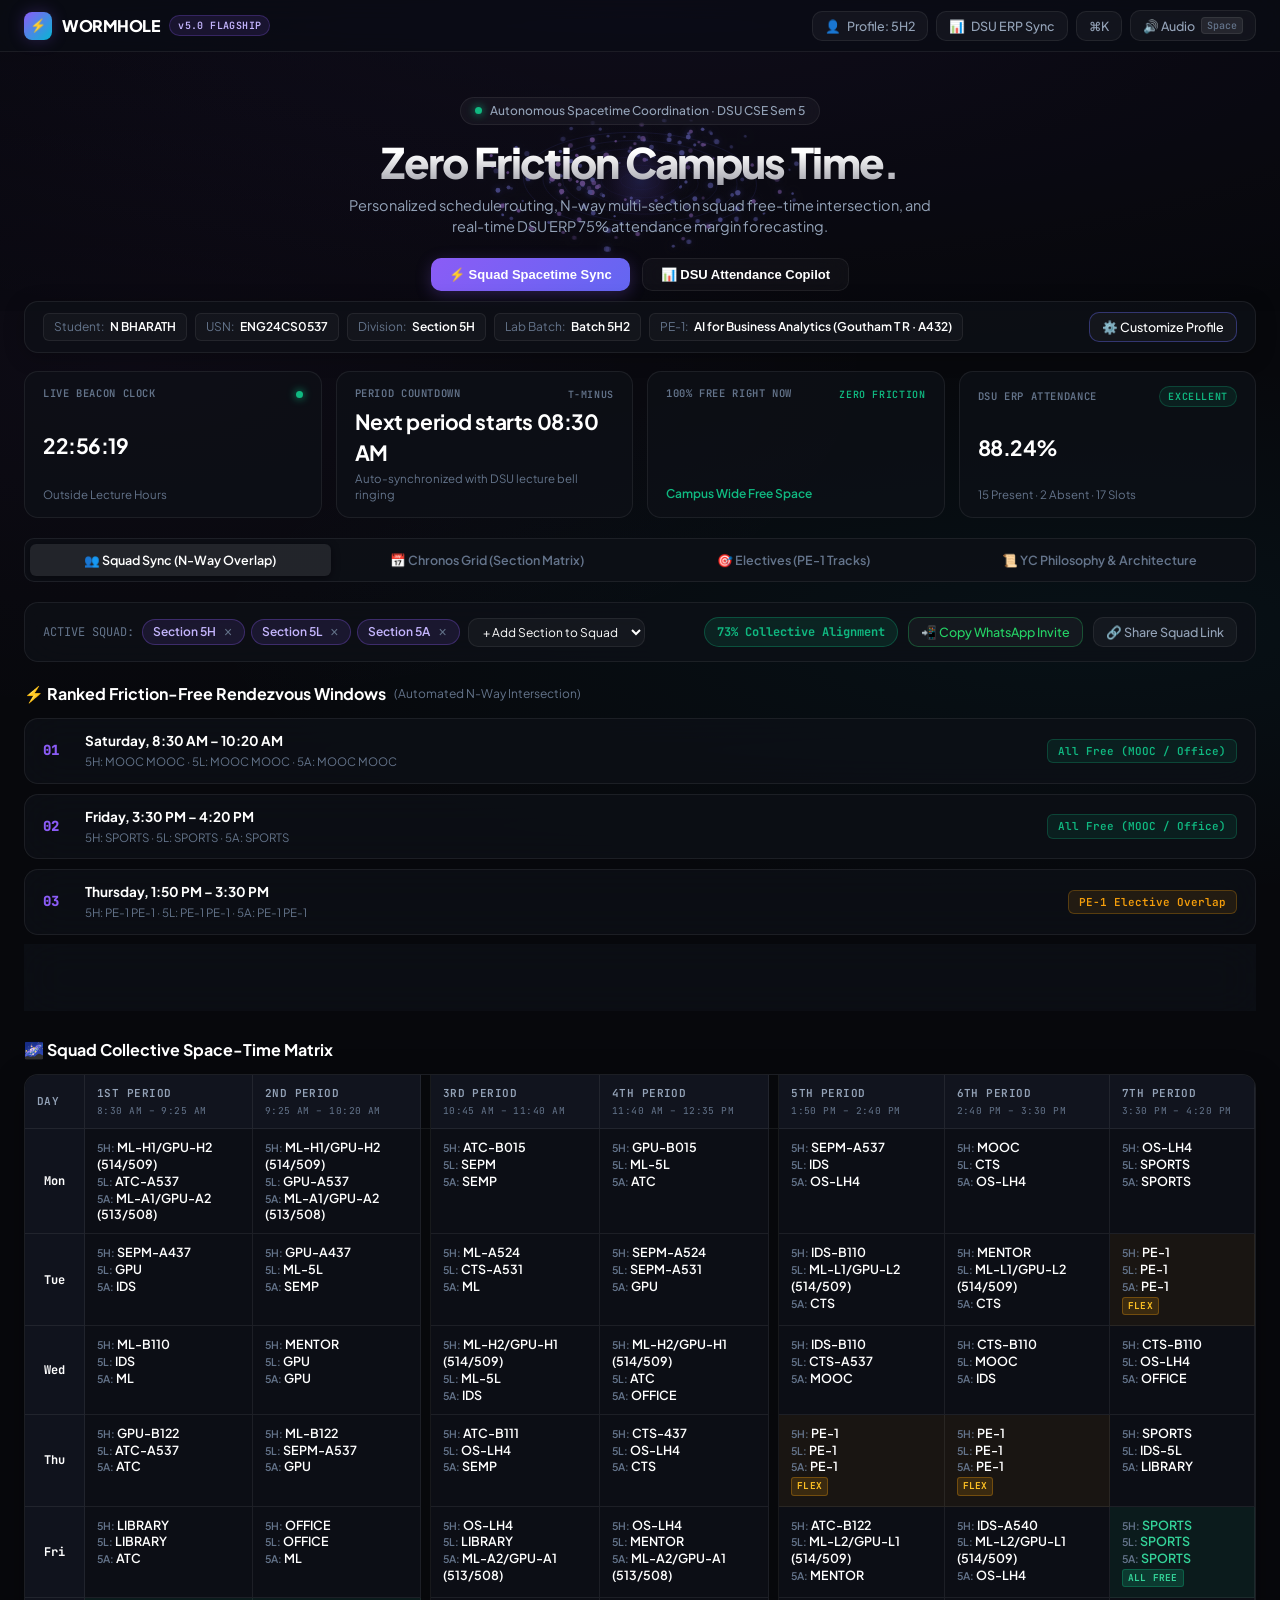
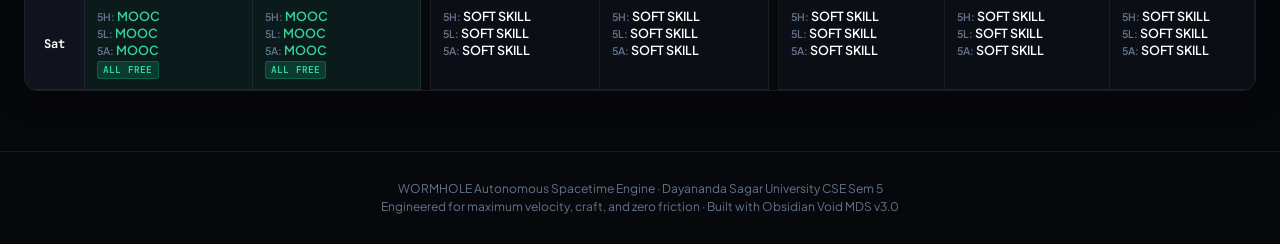
==== commit 0b96ca49: "fix(pe-faculty): correct elective track codes, dynamic faculty selector, Gowtham/Goutham fuzzy match" ====
--- a/index.html
+++ b/index.html
@@ -304,19 +304,22 @@
         <div class="form-group">
           <label class="form-label">PE-1 Elective Track</label>
           <select id="profileElectiveSelect" class="form-select">
-            <option value="24CS3511">Track 1: Cloud Computing (24CS3511)</option>
-            <option value="24CS3512" selected>Track 2: AI for Business Analytics (24CS3512)</option>
-            <option value="24CS3513">Track 3: Deep Learning (24CS3513)</option>
-            <option value="24CS3514">Track 4: Cyber Security & SOC (24CS3514)</option>
-            <option value="24CS3515">Track 5: Extended Reality XR (24CS3515)</option>
-            <option value="24CS3516">Track 6: Computer Graphics & Animation (24CS3516)</option>
+            <option value="24CS3508" selected>Track 01: 24CS3508 — AI for Business Analytics</option>
+            <option value="24CS3509">Track 02: 24CS3509 — Deep Learning</option>
+            <option value="24CS3511">Track 03: 24CS3511 — Cloud Computing</option>
+            <option value="24CS3512">Track 04: 24CS3512 — Introduction to XR & Immersive Technologies</option>
+            <option value="24CS3513">Track 05: 24CS3513 — Computer Graphics</option>
           </select>
         </div>
 
         <div class="form-group">
-          <label class="form-label">Assigned PE-1 Faculty Mentor & Venue</label>
+          <label class="form-label">Assigned PE-1 Faculty Mentor & Room Venue</label>
           <select id="profileElectiveFacultySelect" class="form-select">
-            <!-- Dynamically populated -->
+            <option value="Prof. Goutham T R (Gowtham)||A432" selected>Prof. Goutham T R (Gowtham) (Room A432)</option>
+            <option value="Prof. Sruthi Yapalaparvi||A424">Prof. Sruthi Yapalaparvi (Room A424)</option>
+            <option value="Prof. Pooja shree H R||A431">Prof. Pooja shree H R (Room A431)</option>
+            <option value="Prof. Prajwal S P||A433">Prof. Prajwal S P (Room A433)</option>
+            <option value="Prof. Sriparna Paul||A437">Prof. Sriparna Paul (Room A437)</option>
           </select>
         </div>
       </div>
--- a/styles/main.css
+++ b/styles/main.css
@@ -0,0 +1,130 @@
+/* ===================================================================
+   WORMHOLE DESIGN TOKENS & OBSIDIAN VOID FOUNDATION
+   YC Tier · Linear / Raycast / Cron Aesthetic · Dark OLED & Glass
+   =================================================================== */
+
+@import url('https://fonts.googleapis.com/css2?family=Plus+Jakarta+Sans:wght@300;400;500;600;700;800&family=JetBrains+Mono:wght@400;500;600;700&family=Inter:wght@400;500;600;700&display=swap');
+
+:root {
+  /* Surfaces & Void */
+  --bg-app: #07080c;
+  --bg-card: rgba(14, 16, 23, 0.75);
+  --bg-card-hover: rgba(22, 25, 36, 0.85);
+  --bg-card-solid: #0f1118;
+  --bg-glass: rgba(10, 12, 18, 0.78);
+  --bg-glass-elevated: rgba(18, 21, 31, 0.85);
+  
+  /* Hairline Precision Borders */
+  --border-subtle: rgba(255, 255, 255, 0.07);
+  --border-medium: rgba(255, 255, 255, 0.12);
+  --border-bright: rgba(255, 255, 255, 0.22);
+  --border-glow: rgba(139, 92, 246, 0.35);
+
+  /* Neon Cyber & Signal Accents */
+  --primary: #8b5cf6;
+  --primary-glow: rgba(139, 92, 246, 0.25);
+  --accent-cyan: #06b6d4;
+  --accent-cyan-glow: rgba(6, 182, 212, 0.25);
+  --accent-blue: #3b82f6;
+  --accent-purple: #a855f7;
+
+  /* Semantic Status Colors */
+  --free-text: #10b981;
+  --free-bg: rgba(16, 185, 129, 0.1);
+  --free-border: rgba(16, 185, 129, 0.25);
+  --free-glow: rgba(16, 185, 129, 0.3);
+
+  --flex-text: #f59e0b;
+  --flex-bg: rgba(245, 158, 11, 0.1);
+  --flex-border: rgba(245, 158, 11, 0.25);
+
+  --danger-text: #f43f5e;
+  --danger-bg: rgba(244, 63, 94, 0.1);
+  --danger-border: rgba(244, 63, 94, 0.25);
+
+  /* Typography */
+  --text-main: #ffffff;
+  --text-muted: #94a3b8;
+  --text-dim: #64748b;
+  --text-faint: #334155;
+
+  --font-sans: 'Plus Jakarta Sans', -apple-system, BlinkMacSystemFont, 'Inter', sans-serif;
+  --font-mono: 'JetBrains Mono', monospace;
+
+  /* Geometry */
+  --radius-xs: 6px;
+  --radius-sm: 10px;
+  --radius-md: 14px;
+  --radius-lg: 20px;
+  --radius-full: 9999px;
+
+  /* Transitions */
+  --transition-fast: 0.15s cubic-bezier(0.16, 1, 0.3, 1);
+  --transition-smooth: 0.25s cubic-bezier(0.16, 1, 0.3, 1);
+  --transition-bounce: 0.4s cubic-bezier(0.34, 1.56, 0.64, 1);
+}
+
+/* Global Reset & Smoothness */
+*, *::before, *::after {
+  box-sizing: border-box;
+  margin: 0;
+  padding: 0;
+}
+
+html {
+  scroll-behavior: smooth;
+  background-color: var(--bg-app);
+  color: var(--text-main);
+  font-family: var(--font-sans);
+  -webkit-font-smoothing: antialiased;
+  -moz-osx-font-smoothing: grayscale;
+}
+
+body {
+  background-color: var(--bg-app);
+  background-image: 
+    radial-gradient(ellipse 90% 40% at 50% 0%, rgba(139, 92, 246, 0.08), transparent),
+    radial-gradient(ellipse 70% 30% at 85% 70%, rgba(6, 182, 212, 0.05), transparent),
+    radial-gradient(ellipse 60% 40% at 10% 40%, rgba(168, 85, 247, 0.04), transparent);
+  background-attachment: fixed;
+  min-height: 100vh;
+  color: var(--text-main);
+  overflow-x: hidden;
+  line-height: 1.5;
+}
+
+/* Minimalist Scrollbar */
+::-webkit-scrollbar {
+  width: 6px;
+  height: 6px;
+}
+::-webkit-scrollbar-track {
+  background: transparent;
+}
+::-webkit-scrollbar-thumb {
+  background: rgba(255, 255, 255, 0.12);
+  border-radius: var(--radius-full);
+}
+::-webkit-scrollbar-thumb:hover {
+  background: rgba(255, 255, 255, 0.24);
+}
+
+/* Animations */
+@keyframes subtlePulse {
+  0%, 100% { opacity: 1; transform: scale(1); }
+  50% { opacity: 0.4; transform: scale(0.92); }
+}
+
+@keyframes glowBorder {
+  0%, 100% { border-color: rgba(139, 92, 246, 0.3); box-shadow: 0 0 12px rgba(139, 92, 246, 0.1); }
+  50% { border-color: rgba(6, 182, 212, 0.6); box-shadow: 0 0 20px rgba(6, 182, 212, 0.25); }
+}
+
+@keyframes floatAnim {
+  0%, 100% { transform: translateY(0px); }
+  50% { transform: translateY(-4px); }
+}
+
+.animate-pulse {
+  animation: subtlePulse 2s cubic-bezier(0.4, 0, 0.6, 1) infinite;
+}
--- a/styles/components.css
+++ b/styles/components.css
@@ -1,37 +1,39 @@
 /* ===================================================================
    WORMHOLE FLAGSHIP YC COMPONENT ARCHITECTURE
-   Obsidian Void · Hairline Precision · Quantum HUD · Command Palette
-   Profile Personalization · DSU ERP Attendance Copilot (v5.0)
+   Obsidian Void · Linear / Raycast / Cron Level Craftsmanship
    =================================================================== */
 
 .container {
-  max-width: 1240px;
+  max-width: 1320px;
   margin: 0 auto;
-  padding: 0 20px;
-}
-
-/* Minimalist Glass Surfaces */
+  padding: 0 24px;
+}
+
+/* Glass Surfaces */
 .card-minimal {
-  background: var(--bg-surface);
+  background: var(--bg-card);
+  backdrop-filter: blur(20px);
+  -webkit-backdrop-filter: blur(20px);
   border: 1px solid var(--border-subtle);
   border-radius: var(--radius-md);
-  transition: border-color var(--transition-smooth), background-color var(--transition-smooth), transform var(--transition-smooth);
+  transition: all var(--transition-smooth);
 }
 
 .card-minimal:hover {
   border-color: var(--border-medium);
+  background: var(--bg-card-hover);
 }
 
 /* Top Navigation Bar */
 header.app-nav {
   position: sticky;
   top: 0;
-  z-index: 50;
+  z-index: 100;
   background: var(--bg-glass);
-  backdrop-filter: blur(20px);
-  -webkit-backdrop-filter: blur(20px);
+  backdrop-filter: blur(24px) saturate(180%);
+  -webkit-backdrop-filter: blur(24px) saturate(180%);
   border-bottom: 1px solid var(--border-subtle);
-  padding: 12px 0;
+  padding: 10px 0;
 }
 
 .nav-layout {
@@ -46,61 +48,40 @@
   gap: 10px;
   text-decoration: none;
   color: var(--text-main);
-  font-weight: 700;
-  font-size: 17px;
-  letter-spacing: -0.02em;
+  font-weight: 800;
+  font-size: 16px;
+  letter-spacing: -0.03em;
 }
 
 .brand-icon {
-  width: 24px;
-  height: 24px;
-  border-radius: 6px;
-  background: linear-gradient(135deg, #6366F1, #8B5CF6);
+  width: 28px;
+  height: 28px;
+  border-radius: 8px;
+  background: linear-gradient(135deg, var(--primary), #06b6d4);
   display: flex;
   align-items: center;
   justify-content: center;
-  font-size: 12px;
-  box-shadow: 0 0 12px rgba(99, 102, 241, 0.4);
+  font-size: 13px;
+  box-shadow: 0 0 16px var(--primary-glow);
 }
 
 .badge-version {
   font-family: var(--font-mono);
   font-size: 10px;
-  font-weight: 500;
-  padding: 2px 6px;
-  border-radius: var(--radius-xs);
-  background: rgba(255, 255, 255, 0.05);
-  color: var(--text-dim);
-  border: 1px solid var(--border-subtle);
+  font-weight: 600;
+  padding: 2px 8px;
+  border-radius: var(--radius-full);
+  background: rgba(139, 92, 246, 0.12);
+  color: #c4b5fd;
+  border: 1px solid rgba(139, 92, 246, 0.25);
+  letter-spacing: 0.04em;
 }
 
 .nav-controls {
   display: flex;
   align-items: center;
-  gap: 10px;
+  gap: 8px;
   flex-wrap: wrap;
-}
-
-/* Live Time & Period Status */
-.status-pill {
-  display: inline-flex;
-  align-items: center;
-  gap: 7px;
-  background: rgba(255, 255, 255, 0.03);
-  border: 1px solid var(--border-subtle);
-  padding: 5px 12px;
-  border-radius: var(--radius-full);
-  font-family: var(--font-mono);
-  font-size: 12px;
-  color: var(--text-muted);
-}
-
-.status-dot {
-  width: 6px;
-  height: 6px;
-  border-radius: 50%;
-  background: var(--free-dot);
-  box-shadow: 0 0 8px rgba(16, 185, 129, 0.5);
 }
 
 .nav-btn {
@@ -109,8 +90,9 @@
   color: var(--text-muted);
   padding: 6px 12px;
   border-radius: var(--radius-sm);
-  font-family: var(--font-mono);
-  font-size: 11.5px;
+  font-family: var(--font-sans);
+  font-size: 12.5px;
+  font-weight: 500;
   cursor: pointer;
   display: inline-flex;
   align-items: center;
@@ -120,145 +102,36 @@
 
 .nav-btn:hover {
   background: rgba(255, 255, 255, 0.08);
-  color: var(--text-main);
   border-color: var(--border-medium);
+  color: var(--text-main);
+  transform: translateY(-1px);
 }
 
 .kbd-badge {
   font-family: var(--font-mono);
   font-size: 10px;
+  background: rgba(255, 255, 255, 0.08);
   padding: 1px 5px;
-  background: rgba(255, 255, 255, 0.08);
-  border-radius: 3px;
-  color: var(--text-dim);
-}
-
-/* Student Profile & Personalization Bar */
-.profile-bar {
-  background: var(--bg-surface);
-  border: 1px solid var(--border-subtle);
-  border-radius: var(--radius-md);
-  padding: 12px 18px;
-  margin-bottom: 20px;
-  display: flex;
-  align-items: center;
-  justify-content: space-between;
-  gap: 16px;
-  flex-wrap: wrap;
-}
-
-.profile-meta-wrap {
-  display: flex;
-  align-items: center;
-  gap: 14px;
-  flex-wrap: wrap;
-}
-
-.profile-tag {
-  font-family: var(--font-mono);
-  font-size: 11.5px;
-  padding: 4px 10px;
-  border-radius: var(--radius-xs);
-  background: rgba(255, 255, 255, 0.04);
-  border: 1px solid var(--border-subtle);
-  color: var(--text-muted);
-  display: inline-flex;
-  align-items: center;
-  gap: 6px;
-}
-
-.profile-tag b {
-  color: var(--text-main);
-}
-
-/* Quantum Beacon Radar HUD */
-.radar-hud {
-  display: grid;
-  grid-template-columns: repeat(auto-fit, minmax(280px, 1fr));
-  gap: 12px;
-  margin-bottom: 24px;
-}
-
-.radar-card {
-  padding: 16px 18px;
-  background: var(--bg-surface);
-  border: 1px solid var(--border-subtle);
-  border-radius: var(--radius-md);
-  position: relative;
-  overflow: hidden;
-}
-
-.radar-card::before {
-  content: "";
-  position: absolute;
-  top: 0;
-  left: 0;
-  width: 2px;
-  height: 100%;
-  background: var(--accent-indigo);
-}
-
-.radar-title {
-  font-family: var(--font-mono);
-  font-size: 11px;
-  text-transform: uppercase;
-  letter-spacing: 0.05em;
-  color: var(--text-dim);
-  display: flex;
-  align-items: center;
-  justify-content: space-between;
-}
-
-.radar-value {
-  font-size: 18px;
-  font-weight: 700;
-  color: var(--text-main);
-  margin: 4px 0 2px;
-  letter-spacing: -0.02em;
-}
-
-.radar-sub {
-  font-size: 12px;
-  color: var(--text-muted);
-}
-
-.beacon-chips-wrap {
-  display: flex;
-  flex-wrap: wrap;
-  gap: 6px;
-  margin-top: 6px;
-}
-
-.beacon-chip {
-  background: var(--free-bg);
-  border: 1px solid var(--free-border);
-  color: var(--free-text);
-  font-family: var(--font-mono);
-  font-size: 11px;
-  font-weight: 600;
-  padding: 3px 8px;
-  border-radius: var(--radius-xs);
-  cursor: pointer;
-  display: inline-flex;
-  align-items: center;
-  gap: 5px;
-  transition: all var(--transition-fast);
-}
-
-.beacon-chip:hover {
-  background: rgba(52, 211, 153, 0.16);
-  transform: translateY(-1px);
-}
-
-/* Hero Section with Canvas */
+  border-radius: 4px;
+  border: 1px solid var(--border-subtle);
+  color: var(--text-dim);
+}
+
+/* Status Dot */
+.status-dot {
+  width: 7px;
+  height: 7px;
+  border-radius: 50%;
+  background: #10b981;
+  box-shadow: 0 0 8px #10b981;
+  display: inline-block;
+}
+
+/* Hero Section */
 .hero-wrapper {
   position: relative;
-  min-height: 380px;
-  display: flex;
-  align-items: center;
-  justify-content: center;
+  padding: 44px 0 20px;
   text-align: center;
-  padding: 40px 0 20px;
   overflow: hidden;
 }
 
@@ -268,605 +141,829 @@
   left: 0;
   width: 100%;
   height: 100%;
+  pointer-events: none;
+  opacity: 0.5;
   z-index: 1;
-  pointer-events: auto;
 }
 
 .hero-body {
   position: relative;
   z-index: 2;
-  max-width: 720px;
+  max-width: 800px;
   margin: 0 auto;
 }
 
 .hero-badge {
   display: inline-flex;
   align-items: center;
-  gap: 6px;
-  font-family: var(--font-mono);
-  font-size: 11.5px;
-  color: var(--text-dim);
-  background: rgba(255, 255, 255, 0.03);
-  border: 1px solid var(--border-subtle);
-  padding: 4px 12px;
+  gap: 8px;
+  padding: 4px 14px;
   border-radius: var(--radius-full);
-  margin-bottom: 16px;
+  background: rgba(255, 255, 255, 0.04);
+  border: 1px solid var(--border-subtle);
+  font-size: 12px;
+  font-weight: 500;
+  color: var(--text-muted);
+  margin-bottom: 14px;
+  backdrop-filter: blur(12px);
 }
 
 .hero-title {
-  font-size: clamp(32px, 5.5vw, 54px);
+  font-size: 42px;
   font-weight: 800;
-  letter-spacing: -0.03em;
+  letter-spacing: -0.04em;
   line-height: 1.1;
-  margin-bottom: 14px;
-  color: #FFFFFF;
+  margin-bottom: 10px;
+  background: linear-gradient(180deg, #ffffff 30%, #a1a1aa 100%);
+  -webkit-background-clip: text;
+  -webkit-text-fill-color: transparent;
 }
 
 .hero-sub {
-  font-size: 15px;
+  font-size: 14.5px;
   color: var(--text-muted);
-  line-height: 1.6;
-  margin-bottom: 24px;
-  font-weight: 400;
-}
-
+  max-width: 600px;
+  margin: 0 auto 20px;
+  line-height: 1.5;
+}
+
+/* Buttons */
 .btn-solid {
-  background: #FFFFFF;
-  color: #000000;
-  font-weight: 600;
-  font-size: 13.5px;
-  padding: 9px 20px;
-  border-radius: var(--radius-full);
+  background: linear-gradient(135deg, var(--primary), #6366f1);
+  color: #ffffff;
   border: none;
+  padding: 8px 18px;
+  border-radius: var(--radius-sm);
+  font-size: 13px;
+  font-weight: 600;
   cursor: pointer;
   display: inline-flex;
   align-items: center;
-  gap: 6px;
+  gap: 8px;
+  box-shadow: 0 4px 16px var(--primary-glow);
   transition: all var(--transition-fast);
-  box-shadow: 0 1px 2px rgba(0,0,0,0.3);
 }
 
 .btn-solid:hover {
-  background: #E5E5E5;
   transform: translateY(-1px);
+  box-shadow: 0 6px 22px rgba(139, 92, 246, 0.4);
 }
 
 .btn-outline {
-  background: rgba(255, 255, 255, 0.04);
-  color: var(--text-main);
-  font-weight: 500;
-  font-size: 13.5px;
-  padding: 9px 18px;
-  border-radius: var(--radius-full);
-  border: 1px solid var(--border-subtle);
+  background: rgba(255, 255, 255, 0.03);
+  color: var(--text-main);
+  border: 1px solid var(--border-subtle);
+  padding: 8px 18px;
+  border-radius: var(--radius-sm);
+  font-size: 13px;
+  font-weight: 600;
   cursor: pointer;
+  display: inline-flex;
+  align-items: center;
+  gap: 8px;
   transition: all var(--transition-fast);
+  backdrop-filter: blur(12px);
 }
 
 .btn-outline:hover {
   background: rgba(255, 255, 255, 0.08);
   border-color: var(--border-medium);
-}
-
-/* Segmented View Tabs */
-.segmented-nav {
-  display: flex;
-  align-items: center;
-  gap: 4px;
-  background: var(--bg-surface);
-  border: 1px solid var(--border-subtle);
-  padding: 4px;
-  border-radius: var(--radius-sm);
-  margin-bottom: 24px;
-  width: fit-content;
-  max-width: 100%;
-  overflow-x: auto;
-}
-
-.seg-btn {
-  background: transparent;
-  border: none;
-  color: var(--text-dim);
-  font-family: var(--font-sans);
-  font-size: 13px;
-  font-weight: 500;
-  padding: 6px 14px;
-  border-radius: 6px;
-  cursor: pointer;
-  white-space: nowrap;
-  transition: all var(--transition-fast);
-}
-
-.seg-btn:hover:not(.active) {
-  color: var(--text-main);
-}
-
-.seg-btn.active {
-  background: var(--bg-surface-hover);
-  color: var(--text-main);
-  font-weight: 600;
-  box-shadow: 0 1px 3px rgba(0, 0, 0, 0.3);
-}
-
-/* Panels */
-.view-panel {
-  display: none;
-}
-.view-panel.active {
-  display: block;
-  animation: fadeUp 0.2s cubic-bezier(0.16, 1, 0.3, 1);
-}
-
-@keyframes fadeUp {
-  from { opacity: 0; transform: translateY(4px); }
-  to { opacity: 1; transform: translateY(0); }
-}
-
-/* Squad Sync Controls */
-.squad-header-card {
-  padding: 20px;
+  transform: translateY(-1px);
+}
+
+/* Student Profile Command Bar */
+.profile-bar {
   display: flex;
   align-items: center;
   justify-content: space-between;
-  gap: 16px;
+  background: var(--bg-card);
+  border: 1px solid var(--border-subtle);
+  border-radius: var(--radius-md);
+  padding: 10px 18px;
+  margin-bottom: 18px;
+  gap: 14px;
   flex-wrap: wrap;
-  margin-bottom: 20px;
-}
-
-.squad-chips-wrap {
+  box-shadow: 0 4px 20px rgba(0, 0, 0, 0.25);
+}
+
+.profile-meta-wrap {
   display: flex;
   align-items: center;
   gap: 8px;
   flex-wrap: wrap;
-  flex: 1;
-}
-
-.squad-chip {
-  background: var(--bg-surface-elevated);
-  border: 1px solid var(--border-medium);
-  color: var(--text-main);
-  font-family: var(--font-mono);
-  font-size: 13px;
-  font-weight: 600;
-  padding: 6px 12px;
-  border-radius: var(--radius-sm);
+}
+
+.profile-tag {
+  background: rgba(255, 255, 255, 0.03);
+  border: 1px solid var(--border-subtle);
+  padding: 4px 10px;
+  border-radius: var(--radius-xs);
+  font-size: 12px;
+  color: var(--text-dim);
   display: inline-flex;
   align-items: center;
-  gap: 8px;
-}
-
-.chip-remove {
-  background: transparent;
-  border: none;
-  color: var(--text-dim);
-  font-size: 14px;
-  cursor: pointer;
-  line-height: 1;
-  padding: 0;
-}
-.chip-remove:hover {
-  color: #EF4444;
-}
-
-.select-minimal {
-  background: var(--bg-surface-elevated);
-  border: 1px solid var(--border-subtle);
-  color: var(--text-main);
+  gap: 6px;
+}
+
+.profile-tag b {
+  color: var(--text-main);
+  font-weight: 600;
+}
+
+/* Quantum Beacon Radar HUD */
+.radar-hud {
+  display: grid;
+  grid-template-columns: repeat(auto-fit, minmax(260px, 1fr));
+  gap: 14px;
+  margin-bottom: 20px;
+}
+
+.radar-card {
+  background: var(--bg-card);
+  border: 1px solid var(--border-subtle);
+  border-radius: var(--radius-md);
+  padding: 14px 18px;
+  display: flex;
+  flex-direction: column;
+  justify-content: space-between;
+  min-height: 104px;
+  transition: all var(--transition-smooth);
+}
+
+.radar-card:hover {
+  border-color: var(--border-medium);
+  background: var(--bg-card-hover);
+  transform: translateY(-2px);
+  box-shadow: 0 8px 24px rgba(0, 0, 0, 0.3);
+}
+
+.radar-title {
+  display: flex;
+  align-items: center;
+  justify-content: space-between;
+  font-family: var(--font-mono);
+  font-size: 10.5px;
+  font-weight: 600;
+  letter-spacing: 0.06em;
+  color: var(--text-dim);
+  text-transform: uppercase;
+}
+
+.radar-value {
   font-family: var(--font-sans);
-  font-size: 13.5px;
-  font-weight: 500;
-  padding: 6px 12px;
-  border-radius: var(--radius-sm);
-  outline: none;
-  cursor: pointer;
-}
-
-.sync-score-badge {
-  font-family: var(--font-mono);
-  font-size: 12px;
-  color: var(--free-text);
-  background: var(--free-bg);
-  border: 1px solid var(--free-border);
-  padding: 6px 12px;
+  font-size: 21px;
+  font-weight: 700;
+  letter-spacing: -0.02em;
+  color: var(--text-main);
+  margin: 4px 0 2px;
+}
+
+.radar-sub {
+  font-size: 11.5px;
+  color: var(--text-dim);
+  line-height: 1.4;
+}
+
+.status-pill {
+  display: inline-flex;
+  align-items: center;
+  gap: 5px;
+  font-family: var(--font-mono);
+  font-size: 10.5px;
+  font-weight: 600;
+  padding: 2px 8px;
   border-radius: var(--radius-full);
-  font-weight: 600;
-}
-
-/* Section Pigeonhole Selector (A-L) */
-.section-strip {
-  display: flex;
-  flex-wrap: wrap;
-  gap: 6px;
-  margin-bottom: 20px;
-}
-
-.sec-pill {
-  background: var(--bg-surface);
-  border: 1px solid var(--border-subtle);
-  border-radius: var(--radius-sm);
-  padding: 8px 12px;
-  cursor: pointer;
-  font-family: var(--font-mono);
-  font-size: 13px;
-  font-weight: 500;
-  color: var(--text-muted);
-  display: flex;
-  align-items: center;
-  gap: 8px;
-  transition: all var(--transition-fast);
-}
-
-.sec-pill small {
-  color: var(--text-dim);
-  font-size: 11px;
-}
-
-.sec-pill:hover:not(.active) {
-  border-color: var(--border-medium);
-  color: var(--text-main);
-}
-
-.sec-pill.active {
-  background: var(--bg-surface-hover);
-  border-color: var(--accent-indigo);
-  color: #FFFFFF;
-}
-
-.sec-pill.active small {
-  color: #A5B4FC;
-}
-
-/* Ranked Overlaps List */
-.rank-feed {
-  list-style: none;
-  display: flex;
-  flex-direction: column;
-  gap: 8px;
-  margin: 16px 0 28px;
-}
-
-.rank-item {
-  display: flex;
-  align-items: center;
-  gap: 14px;
-  padding: 12px 16px;
-}
-
-.rank-item:hover {
-  background: var(--bg-surface-hover);
-}
-
-.rank-num {
-  font-family: var(--font-mono);
-  font-size: 13px;
-  font-weight: 600;
-  color: var(--text-dim);
-  min-width: 20px;
-}
-
-.rank-main {
-  flex: 1;
-}
-
-.rank-header {
-  font-size: 14px;
-  font-weight: 600;
-  color: var(--text-main);
-}
-
-.rank-sub {
-  font-family: var(--font-mono);
-  font-size: 11.5px;
-  color: var(--text-dim);
-  margin-top: 2px;
-}
-
-.tier-pill {
-  font-family: var(--font-mono);
-  font-size: 11px;
-  font-weight: 500;
-  padding: 3px 8px;
-  border-radius: var(--radius-xs);
-  display: inline-flex;
-  align-items: center;
-  gap: 5px;
-}
-
-.tier-pill.tier-3 {
+}
+
+.status-pill.safe {
   background: var(--free-bg);
   color: var(--free-text);
   border: 1px solid var(--free-border);
 }
 
-.tier-pill.tier-2 {
-  background: var(--flex-bg);
-  color: var(--flex-text);
-  border: 1px solid var(--flex-border);
-}
-
-.tier-pill.tier-1 {
-  background: var(--skip-bg);
-  color: var(--skip-text);
-  border: 1px solid var(--skip-border);
-}
-
-/* Minimalist Schedule Matrix Table */
-.matrix-container {
-  overflow-x: auto;
-  border-radius: var(--radius-md);
-  border: 1px solid var(--border-subtle);
-  background: var(--bg-surface);
-  margin: 16px 0 24px;
-}
-
-table.matrix-table {
-  width: 100%;
-  border-collapse: collapse;
-  min-width: 900px;
-  font-size: 13px;
-}
-
-table.matrix-table th,
-table.matrix-table td {
-  border: 1px solid var(--border-subtle);
-  padding: 10px 12px;
-  text-align: left;
-  vertical-align: top;
-}
-
-table.matrix-table thead th {
-  background: var(--bg-surface-elevated);
+.status-pill.danger {
+  background: var(--danger-bg);
+  color: var(--danger-text);
+  border: 1px solid var(--danger-border);
+}
+
+.beacon-chips-wrap {
+  display: flex;
+  gap: 6px;
+  flex-wrap: wrap;
+  margin-top: 6px;
+}
+
+.beacon-chip {
   font-family: var(--font-mono);
   font-size: 11px;
-  font-weight: 500;
-  color: var(--text-dim);
-  text-transform: uppercase;
-  letter-spacing: 0.04em;
-}
-
-table.matrix-table thead th .th-time {
-  display: block;
-  font-size: 10px;
-  color: var(--text-faint);
-  margin-top: 2px;
-}
-
-table.matrix-table td.day-cell {
-  background: rgba(255, 255, 255, 0.02);
-  font-family: var(--font-sans);
-  font-weight: 600;
-  font-size: 13px;
-  color: var(--text-muted);
-  white-space: nowrap;
-}
-
-td.break-cell, th.break-cell {
-  background: repeating-linear-gradient(
-    135deg,
-    transparent,
-    transparent 4px,
-    rgba(255, 255, 255, 0.02) 4px,
-    rgba(255, 255, 255, 0.02) 8px
-  );
-  width: 16px;
-  min-width: 16px;
-  padding: 0;
-}
-
-/* Cell Categories */
-td.cell-slot {
-  min-width: 120px;
-  position: relative;
-  transition: background-color var(--transition-fast);
-}
-
-td.cell-slot.cat-free {
-  background: var(--free-bg);
-}
-
-td.cell-slot.cat-skiphigh {
-  background: var(--flex-bg);
-}
-
-td.cell-slot.cat-skiplow {
-  background: var(--skip-bg);
-}
-
-td.cell-slot.active-period {
-  animation: liveGlow 2.5s infinite;
-  background: rgba(99, 102, 241, 0.14) !important;
-}
-
-.cell-name {
-  font-weight: 500;
-  color: var(--text-main);
-  line-height: 1.35;
-}
-
-.cell-tag {
-  display: inline-flex;
-  align-items: center;
-  gap: 4px;
-  font-family: var(--font-mono);
-  font-size: 9.5px;
-  font-weight: 600;
-  padding: 1px 5px;
-  border-radius: 3px;
-}
-
-.cat-free .cell-tag {
+  font-weight: 600;
+  padding: 2px 8px;
+  border-radius: var(--radius-xs);
   background: var(--free-bg);
   color: var(--free-text);
   border: 1px solid var(--free-border);
-}
-
-.cat-skiphigh .cell-tag {
-  background: var(--flex-bg);
-  color: var(--flex-text);
-  border: 1px solid var(--flex-border);
-}
-
-.cat-skiplow .cell-tag {
-  background: var(--skip-bg);
-  color: var(--skip-text);
-  border: 1px solid var(--skip-border);
-}
-
-/* Attendance Badges on Matrix Cells */
-.attendance-tag {
+  cursor: pointer;
+  transition: all var(--transition-fast);
+}
+
+.beacon-chip:hover {
+  background: rgba(16, 185, 129, 0.2);
+  transform: translateY(-1px);
+}
+
+/* Segmented Navigation Switcher */
+.segmented-nav {
+  display: flex;
+  gap: 6px;
+  background: rgba(14, 16, 23, 0.9);
+  padding: 5px;
+  border-radius: var(--radius-sm);
+  border: 1px solid var(--border-subtle);
+  margin-bottom: 20px;
+  overflow-x: auto;
+}
+
+.seg-btn {
+  flex: 1;
+  min-width: 150px;
+  background: transparent;
+  border: none;
+  color: var(--text-dim);
+  padding: 8px 14px;
+  font-family: var(--font-sans);
+  font-size: 12.5px;
+  font-weight: 600;
+  border-radius: var(--radius-xs);
+  cursor: pointer;
+  transition: all var(--transition-fast);
+  white-space: nowrap;
+  text-align: center;
+}
+
+.seg-btn:hover {
+  color: var(--text-main);
+  background: rgba(255, 255, 255, 0.04);
+}
+
+.seg-btn.active {
+  color: var(--text-main);
+  background: rgba(255, 255, 255, 0.09);
+  box-shadow: 0 2px 8px rgba(0, 0, 0, 0.4);
+}
+
+/* View Panels */
+.view-panel {
+  display: none;
+  animation: fadeIn 0.2s ease-out;
+}
+
+.view-panel.active {
+  display: block;
+}
+
+@keyframes fadeIn {
+  from { opacity: 0; transform: translateY(4px); }
+  to { opacity: 1; transform: translateY(0); }
+}
+
+/* ===================================================================
+   TIMETABLE MATRIX & CELL CARDS
+   =================================================================== */
+
+.matrix-container {
+  overflow-x: auto;
+  border: 1px solid var(--border-subtle);
+  border-radius: var(--radius-md);
+  background: var(--bg-card);
+  margin-bottom: 24px;
+  box-shadow: 0 8px 30px rgba(0, 0, 0, 0.35);
+}
+
+.matrix-table {
+  width: 100%;
+  border-collapse: separate;
+  border-spacing: 0;
+  text-align: left;
+  font-size: 12.5px;
+}
+
+.matrix-table th {
+  background: rgba(18, 21, 31, 0.98);
+  color: var(--text-muted);
+  font-family: var(--font-mono);
+  font-size: 11px;
+  font-weight: 600;
+  text-transform: uppercase;
+  letter-spacing: 0.04em;
+  padding: 10px 12px;
+  border-bottom: 1px solid var(--border-subtle);
+  border-right: 1px solid var(--border-subtle);
+  white-space: nowrap;
+}
+
+.matrix-table th .th-time {
+  display: block;
+  font-size: 9.5px;
+  color: var(--text-dim);
+  font-weight: 400;
+  margin-top: 2px;
+  text-transform: none;
+}
+
+.matrix-table th.break-cell, .matrix-table td.break-cell {
+  width: 10px;
+  min-width: 10px;
+  padding: 0;
+  background: rgba(0, 0, 0, 0.4);
+  border-right: 1px solid var(--border-subtle);
+}
+
+.matrix-table td.day-cell {
+  font-family: var(--font-mono);
+  font-weight: 700;
+  font-size: 12px;
+  color: #fff;
+  background: rgba(18, 21, 31, 0.85);
+  width: 60px;
+  min-width: 60px;
+  text-align: center;
+  vertical-align: middle;
+  border-bottom: 1px solid var(--border-subtle);
+  border-right: 1px solid var(--border-subtle);
+}
+
+.matrix-table td.cell-slot {
+  padding: 10px 12px;
+  border-bottom: 1px solid var(--border-subtle);
+  border-right: 1px solid var(--border-subtle);
+  vertical-align: top;
+  min-width: 145px;
+  background: rgba(14, 16, 23, 0.6);
+  transition: all var(--transition-fast);
+}
+
+.matrix-table td.cell-slot:hover {
+  background: rgba(22, 26, 38, 0.9);
+}
+
+.matrix-table td.cell-slot.active-period {
+  border: 1px solid var(--primary);
+  background: rgba(139, 92, 246, 0.12);
+  box-shadow: inset 0 0 16px rgba(139, 92, 246, 0.25);
+}
+
+.cell-name {
+  font-size: 12.5px;
+  font-weight: 600;
+  color: var(--text-main);
+  line-height: 1.35;
+}
+
+.cell-tag {
+  display: inline-block;
   font-family: var(--font-mono);
   font-size: 9.5px;
   font-weight: 700;
   padding: 1px 5px;
   border-radius: 3px;
+  letter-spacing: 0.02em;
+}
+
+/* Category Color Tiers */
+.cat-free {
+  background: rgba(16, 185, 129, 0.08) !important;
+}
+.cat-free .cell-name {
+  color: #34d399;
+}
+.cat-free .cell-tag {
+  background: rgba(16, 185, 129, 0.2);
+  color: #34d399;
+  border: 1px solid rgba(16, 185, 129, 0.3);
+}
+
+.cat-skiphigh {
+  background: rgba(245, 158, 11, 0.06) !important;
+}
+.cat-skiphigh .cell-tag {
+  background: rgba(245, 158, 11, 0.15);
+  color: #fbbf24;
+  border: 1px solid rgba(245, 158, 11, 0.3);
+}
+
+.cat-skiplow {
+  background: rgba(249, 115, 22, 0.05) !important;
+}
+.cat-skiplow .cell-tag {
+  background: rgba(249, 115, 22, 0.15);
+  color: #fb923c;
+  border: 1px solid rgba(249, 115, 22, 0.3);
+}
+
+/* Attendance Badge inside Cell */
+.attendance-tag {
+  font-family: var(--font-mono);
+  font-size: 9.5px;
+  font-weight: 600;
+  padding: 1px 5px;
+  border-radius: 3px;
   display: inline-flex;
   align-items: center;
   gap: 3px;
 }
 
 .attendance-tag.safe {
+  background: rgba(16, 185, 129, 0.15);
+  color: #34d399;
+  border: 1px solid rgba(16, 185, 129, 0.3);
+}
+
+.attendance-tag.danger {
+  background: rgba(244, 63, 94, 0.15);
+  color: #fb7185;
+  border: 1px solid rgba(244, 63, 94, 0.35);
+}
+
+/* Section Strip (Pigeonholes) */
+.section-strip {
+  display: flex;
+  gap: 8px;
+  margin-bottom: 16px;
+  overflow-x: auto;
+  padding-bottom: 4px;
+}
+
+.sec-pill {
+  padding: 6px 14px;
+  background: var(--bg-card);
+  border: 1px solid var(--border-subtle);
+  border-radius: var(--radius-sm);
+  color: var(--text-muted);
+  font-size: 12.5px;
+  font-weight: 600;
+  cursor: pointer;
+  transition: all var(--transition-fast);
+  white-space: nowrap;
+  display: flex;
+  align-items: center;
+  gap: 6px;
+}
+
+.sec-pill small {
+  font-size: 10px;
+  color: var(--text-dim);
+  font-weight: 400;
+}
+
+.sec-pill:hover {
+  background: var(--bg-card-hover);
+  border-color: var(--border-medium);
+  color: var(--text-main);
+}
+
+.sec-pill.active {
+  background: rgba(139, 92, 246, 0.15);
+  border-color: rgba(139, 92, 246, 0.5);
+  color: #fff;
+  box-shadow: 0 2px 10px rgba(139, 92, 246, 0.25);
+}
+
+.sec-pill.active small {
+  color: #c4b5fd;
+}
+
+/* Squad Sync Components */
+.squad-header-card {
+  padding: 14px 18px;
+  display: flex;
+  align-items: center;
+  justify-content: space-between;
+  flex-wrap: wrap;
+  gap: 14px;
+  margin-bottom: 18px;
+}
+
+.squad-chips-wrap {
+  display: flex;
+  align-items: center;
+  gap: 8px;
+  flex-wrap: wrap;
+}
+
+.squad-chip {
+  display: inline-flex;
+  align-items: center;
+  gap: 6px;
+  background: rgba(139, 92, 246, 0.12);
+  border: 1px solid rgba(139, 92, 246, 0.3);
+  color: #c4b5fd;
+  padding: 3px 10px;
+  border-radius: var(--radius-full);
+  font-size: 12px;
+  font-weight: 600;
+}
+
+.squad-chip .chip-remove {
+  background: none;
+  border: none;
+  color: var(--text-dim);
+  cursor: pointer;
+  font-size: 14px;
+  line-height: 1;
+  padding: 0 2px;
+  transition: color var(--transition-fast);
+}
+
+.squad-chip .chip-remove:hover {
+  color: var(--danger-text);
+}
+
+.select-minimal {
+  background: rgba(255, 255, 255, 0.04);
+  border: 1px solid var(--border-subtle);
+  color: var(--text-main);
+  padding: 5px 10px;
+  border-radius: var(--radius-sm);
+  font-family: var(--font-sans);
+  font-size: 12px;
+  outline: none;
+  cursor: pointer;
+}
+
+.select-minimal option {
+  background: var(--bg-card-solid);
+  color: var(--text-main);
+}
+
+.sync-score-badge {
+  font-family: var(--font-mono);
+  font-size: 12px;
+  font-weight: 700;
+  padding: 5px 12px;
+  border-radius: var(--radius-full);
   background: rgba(16, 185, 129, 0.12);
-  color: #34D399;
+  color: var(--free-text);
   border: 1px solid rgba(16, 185, 129, 0.3);
 }
 
-.attendance-tag.danger {
-  background: rgba(239, 68, 68, 0.16);
-  color: #F87171;
-  border: 1px solid rgba(239, 68, 68, 0.4);
-}
-
-/* Modals & Drawers */
-.cmd-backdrop {
+/* Ranked Rendezvous Windows */
+.rank-feed {
+  list-style: none;
+  display: flex;
+  flex-direction: column;
+  gap: 10px;
+}
+
+.rank-item {
+  display: flex;
+  align-items: center;
+  justify-content: space-between;
+  padding: 12px 18px;
+  gap: 14px;
+}
+
+.rank-num {
+  font-family: var(--font-mono);
+  font-size: 14px;
+  font-weight: 800;
+  color: var(--primary);
+  width: 28px;
+}
+
+.rank-main {
+  flex: 1;
+}
+
+.rank-header {
+  font-size: 13.5px;
+  font-weight: 700;
+  color: var(--text-main);
+}
+
+.rank-sub {
+  font-size: 11.5px;
+  color: var(--text-dim);
+  margin-top: 2px;
+}
+
+.tier-pill {
+  font-family: var(--font-mono);
+  font-size: 11px;
+  font-weight: 600;
+  padding: 3px 10px;
+  border-radius: var(--radius-xs);
+  white-space: nowrap;
+}
+
+.tier-3 {
+  background: var(--free-bg);
+  color: var(--free-text);
+  border: 1px solid var(--free-border);
+}
+
+.tier-2 {
+  background: var(--flex-bg);
+  color: var(--flex-text);
+  border: 1px solid var(--flex-border);
+}
+
+.tier-1 {
+  background: rgba(249, 115, 22, 0.1);
+  color: #fb923c;
+  border: 1px solid rgba(249, 115, 22, 0.25);
+}
+
+/* Directory Tables */
+.directory-wrap {
+  margin-top: 28px;
+  background: var(--bg-card);
+  border: 1px solid var(--border-subtle);
+  border-radius: var(--radius-md);
+  padding: 18px;
+}
+
+.dir-header {
+  display: flex;
+  justify-content: space-between;
+  align-items: center;
+  margin-bottom: 14px;
+  flex-wrap: wrap;
+  gap: 12px;
+}
+
+.input-minimal {
+  background: rgba(255, 255, 255, 0.04);
+  border: 1px solid var(--border-subtle);
+  color: var(--text-main);
+  padding: 6px 12px;
+  border-radius: var(--radius-sm);
+  font-family: var(--font-sans);
+  font-size: 12.5px;
+  width: 260px;
+  outline: none;
+  transition: all var(--transition-fast);
+}
+
+.input-minimal:focus {
+  border-color: var(--primary);
+  background: rgba(255, 255, 255, 0.07);
+  box-shadow: 0 0 12px var(--primary-glow);
+}
+
+.dir-table {
+  width: 100%;
+  border-collapse: collapse;
+  font-size: 12.5px;
+}
+
+.dir-table th {
+  text-align: left;
+  padding: 8px 12px;
+  font-family: var(--font-mono);
+  font-size: 10.5px;
+  color: var(--text-dim);
+  border-bottom: 1px solid var(--border-subtle);
+}
+
+.dir-table td {
+  padding: 10px 12px;
+  border-bottom: 1px solid var(--border-subtle);
+  color: var(--text-muted);
+}
+
+.dir-table tr:hover td {
+  background: rgba(255, 255, 255, 0.02);
+  color: var(--text-main);
+}
+
+/* Modals & Backdrops */
+.modal-overlay, .cmd-backdrop {
   position: fixed;
-  top: 0;
-  left: 0;
+  inset: 0;
+  background: rgba(0, 0, 0, 0.82);
+  backdrop-filter: blur(16px);
+  -webkit-backdrop-filter: blur(16px);
+  z-index: 200;
+  display: none;
+  align-items: center;
+  justify-content: center;
+  padding: 20px;
+}
+
+.modal-overlay.open, .modal-overlay.active, .cmd-backdrop.open {
+  display: flex;
+}
+
+.modal-card, .cmd-box {
+  background: #0f1118;
+  border: 1px solid var(--border-medium);
+  border-radius: var(--radius-lg);
+  max-width: 680px;
   width: 100%;
-  height: 100%;
+  max-height: 90vh;
+  overflow-y: auto;
+  padding: 24px;
+  box-shadow: 0 24px 70px rgba(0, 0, 0, 0.8), 0 0 35px rgba(139, 92, 246, 0.15);
+  animation: modalPop 0.2s cubic-bezier(0.16, 1, 0.3, 1);
+}
+
+@keyframes modalPop {
+  from { opacity: 0; transform: scale(0.96) translateY(8px); }
+  to { opacity: 1; transform: scale(1) translateY(0); }
+}
+
+.modal-header {
+  display: flex;
+  justify-content: space-between;
+  align-items: center;
+  margin-bottom: 18px;
+  padding-bottom: 12px;
+  border-bottom: 1px solid var(--border-subtle);
+}
+
+.modal-body {
+  margin-bottom: 16px;
+}
+
+.modal-footer {
+  display: flex;
+  justify-content: flex-end;
+  gap: 10px;
+  padding-top: 14px;
+  border-top: 1px solid var(--border-subtle);
+}
+
+.modal-title {
+  font-size: 17px;
+  font-weight: 700;
+  color: var(--text-main);
+  display: flex;
+  align-items: center;
+  gap: 8px;
+}
+
+.chip-remove, .close-btn {
+  background: transparent;
+  border: none;
+  color: var(--text-dim);
+  font-size: 20px;
+  cursor: pointer;
+  line-height: 1;
+  transition: color var(--transition-fast);
+}
+
+.chip-remove:hover, .close-btn:hover {
+  color: #fff;
+}
+
+.form-textarea {
+  width: 100%;
+  background: rgba(255, 255, 255, 0.04);
+  border: 1px solid var(--border-subtle);
+  color: var(--text-main);
+  padding: 10px 12px;
+  border-radius: var(--radius-sm);
+  font-family: var(--font-mono);
+  font-size: 12px;
+  outline: none;
+  resize: vertical;
+}
+
+.form-textarea:focus {
+  border-color: var(--primary);
+  background: rgba(255, 255, 255, 0.07);
+}
+
+/* Command Palette (⌘K) */
+.cmd-modal {
+  position: fixed;
+  inset: 0;
   background: rgba(0, 0, 0, 0.8);
   backdrop-filter: blur(14px);
   -webkit-backdrop-filter: blur(14px);
-  z-index: 100;
-  display: flex;
+  z-index: 210;
+  display: none;
   align-items: flex-start;
   justify-content: center;
-  padding: 10vh 20px 40px;
-  opacity: 0;
-  pointer-events: none;
-  overflow-y: auto;
-  transition: opacity var(--transition-fast);
-}
-
-.cmd-backdrop.open {
-  opacity: 1;
-  pointer-events: auto;
+  padding-top: 100px;
+}
+
+.cmd-modal.open {
+  display: flex;
 }
 
 .cmd-box {
-  width: 100%;
-  max-width: 640px;
-  background: #111115;
+  background: #0f1118;
   border: 1px solid var(--border-medium);
   border-radius: var(--radius-md);
-  box-shadow: 0 24px 60px rgba(0, 0, 0, 0.9), 0 0 0 1px rgba(255, 255, 255, 0.08);
+  max-width: 580px;
+  width: 100%;
   overflow: hidden;
-  animation: cmdSlideDown 0.18s cubic-bezier(0.16, 1, 0.3, 1);
-}
-
-@keyframes cmdSlideDown {
-  from { transform: translateY(-10px) scale(0.98); opacity: 0; }
-  to { transform: translateY(0) scale(1); opacity: 1; }
-}
-
-.modal-header {
-  display: flex;
-  align-items: center;
-  justify-content: space-between;
-  padding: 16px 20px;
-  border-bottom: 1px solid var(--border-subtle);
-}
-
-.modal-body {
-  padding: 20px;
-}
-
-.modal-footer {
-  display: flex;
-  align-items: center;
-  justify-content: flex-end;
-  gap: 10px;
-  padding: 14px 20px;
-  border-top: 1px solid var(--border-subtle);
-  background: rgba(255, 255, 255, 0.015);
-}
-
-/* Forms */
-.form-group {
-  margin-bottom: 16px;
-}
-
-.form-label {
-  display: block;
-  font-family: var(--font-mono);
-  font-size: 11px;
-  text-transform: uppercase;
-  color: var(--text-dim);
-  margin-bottom: 6px;
-  letter-spacing: 0.04em;
-}
-
-.form-select, .form-input, .form-textarea {
-  width: 100%;
-  background: var(--bg-surface-elevated);
-  border: 1px solid var(--border-subtle);
-  color: var(--text-main);
-  font-family: var(--font-sans);
-  font-size: 13.5px;
-  padding: 8px 12px;
-  border-radius: var(--radius-sm);
-  outline: none;
-}
-
-.form-select:focus, .form-input:focus, .form-textarea:focus {
-  border-color: var(--accent-indigo);
-}
-
-/* Stepper buttons for simulator */
-.stepper-wrap {
-  display: inline-flex;
-  align-items: center;
-  gap: 4px;
-}
-
-.step-btn {
-  background: rgba(255, 255, 255, 0.06);
-  border: 1px solid var(--border-subtle);
-  color: var(--text-main);
-  font-family: var(--font-mono);
-  font-size: 11px;
-  font-weight: 600;
-  width: 26px;
-  height: 24px;
-  border-radius: 4px;
-  cursor: pointer;
-  display: flex;
-  align-items: center;
-  justify-content: center;
-}
-
-.step-btn.step-plus:hover {
-  background: rgba(16, 185, 129, 0.2);
-  color: var(--free-text);
-  border-color: var(--free-border);
-}
-
-.step-btn.step-minus:hover {
-  background: rgba(239, 68, 68, 0.2);
-  color: #EF4444;
-  border-color: rgba(239, 68, 68, 0.4);
-}
-
-/* Command Palette Input */
+  box-shadow: 0 24px 70px rgba(0, 0, 0, 0.85), 0 0 40px rgba(139, 92, 246, 0.2);
+  animation: modalPop 0.2s cubic-bezier(0.16, 1, 0.3, 1);
+}
+
 .cmd-input-wrap {
   display: flex;
   align-items: center;
@@ -876,23 +973,19 @@
 }
 
 .cmd-input {
-  flex: 1;
+  width: 100%;
   background: transparent;
   border: none;
-  color: #FFFFFF;
-  font-family: var(--font-sans);
+  color: #fff;
   font-size: 15px;
   outline: none;
-}
-
-.cmd-input::placeholder {
-  color: var(--text-dim);
+  font-family: var(--font-sans);
 }
 
 .cmd-results {
-  max-height: 340px;
+  max-height: 360px;
   overflow-y: auto;
-  padding: 6px;
+  padding: 8px;
 }
 
 .cmd-item {
@@ -900,103 +993,91 @@
   align-items: center;
   justify-content: space-between;
   padding: 10px 14px;
+  border-radius: var(--radius-xs);
+  cursor: pointer;
+  transition: background var(--transition-fast);
+  color: var(--text-muted);
+}
+
+.cmd-item:hover, .cmd-item.active {
+  background: rgba(139, 92, 246, 0.15);
+  color: #fff;
+}
+
+/* Stepper for Bunk Simulator */
+.stepper-wrap {
+  display: flex;
+  gap: 4px;
+  align-items: center;
+}
+
+.step-btn {
+  background: rgba(255, 255, 255, 0.06);
+  border: 1px solid var(--border-subtle);
+  color: var(--text-main);
+  width: 26px;
+  height: 26px;
+  border-radius: 4px;
+  cursor: pointer;
+  font-family: var(--font-mono);
+  font-size: 11px;
+  font-weight: 700;
+  display: inline-flex;
+  align-items: center;
+  justify-content: center;
+  transition: all var(--transition-fast);
+}
+
+.step-btn:hover {
+  background: rgba(255, 255, 255, 0.15);
+  border-color: var(--border-medium);
+}
+
+/* Form Groups */
+.form-group {
+  margin-bottom: 14px;
+}
+
+.form-label {
+  display: block;
+  font-family: var(--font-mono);
+  font-size: 11px;
+  color: var(--text-dim);
+  margin-bottom: 6px;
+  text-transform: uppercase;
+  letter-spacing: 0.04em;
+}
+
+.form-select, .form-input {
+  width: 100%;
+  background: rgba(255, 255, 255, 0.04);
+  border: 1px solid var(--border-subtle);
+  color: var(--text-main);
+  padding: 8px 12px;
   border-radius: var(--radius-sm);
-  cursor: pointer;
-  transition: background-color var(--transition-fast);
-}
-
-.cmd-item:hover {
-  background: var(--bg-surface-hover);
-}
-
-/* Directory Table */
-.directory-wrap {
-  margin-top: 32px;
-}
-
-.dir-header {
-  display: flex;
-  align-items: center;
-  justify-content: space-between;
-  gap: 12px;
-  flex-wrap: wrap;
-  margin-bottom: 14px;
-}
-
-.input-minimal {
-  background: var(--bg-surface);
-  border: 1px solid var(--border-subtle);
-  color: var(--text-main);
   font-family: var(--font-sans);
-  font-size: 13.5px;
-  padding: 8px 14px;
-  border-radius: var(--radius-sm);
+  font-size: 13px;
   outline: none;
-  min-width: 240px;
-}
-
-.input-minimal:focus {
-  border-color: var(--border-focus);
-}
-
-table.dir-table {
-  width: 100%;
-  border-collapse: collapse;
-  background: var(--bg-surface);
-  border-radius: var(--radius-md);
-  border: 1px solid var(--border-subtle);
-  overflow: hidden;
-  font-size: 13px;
-}
-
-table.dir-table th {
-  background: var(--bg-surface-elevated);
-  font-family: var(--font-mono);
-  font-size: 10.5px;
-  text-transform: uppercase;
-  color: var(--text-dim);
-  letter-spacing: 0.04em;
-  padding: 10px 14px;
-  text-align: left;
-  border-bottom: 1px solid var(--border-subtle);
-}
-
-table.dir-table td {
-  padding: 10px 14px;
-  border-bottom: 1px solid var(--border-subtle);
-  color: var(--text-muted);
-}
-
-table.dir-table tr:hover td {
-  background: rgba(255, 255, 255, 0.02);
-  color: var(--text-main);
-}
-
-table.dir-table td.mono-code {
-  font-family: var(--font-mono);
-  color: var(--accent-cyan);
-  font-weight: 500;
-  font-size: 12px;
+  transition: all var(--transition-fast);
+}
+
+.form-select:focus, .form-input:focus {
+  border-color: var(--primary);
+  background: rgba(255, 255, 255, 0.07);
+  box-shadow: 0 0 12px var(--primary-glow);
+}
+
+.form-select option {
+  background: #0f1118;
+  color: #fff;
 }
 
 /* Footer */
 footer.app-footer {
+  margin-top: 60px;
   border-top: 1px solid var(--border-subtle);
-  padding: 32px 0 24px;
-  margin-top: 60px;
+  padding: 28px 0;
   text-align: center;
-}
-
-.footer-copy {
-  font-family: var(--font-mono);
-  font-size: 11.5px;
-  color: var(--text-dim);
-  line-height: 1.8;
-}
-
-@media (max-width: 768px) {
-  .hero-title { font-size: 32px; }
-  .nav-layout { flex-wrap: wrap; gap: 10px; }
-  .profile-bar { flex-direction: column; align-items: stretch; }
-  .squad-chips-wrap { flex-direction: column; align-items: stretch; }
-}
+  color: var(--text-dim);
+  font-size: 12px;
+}
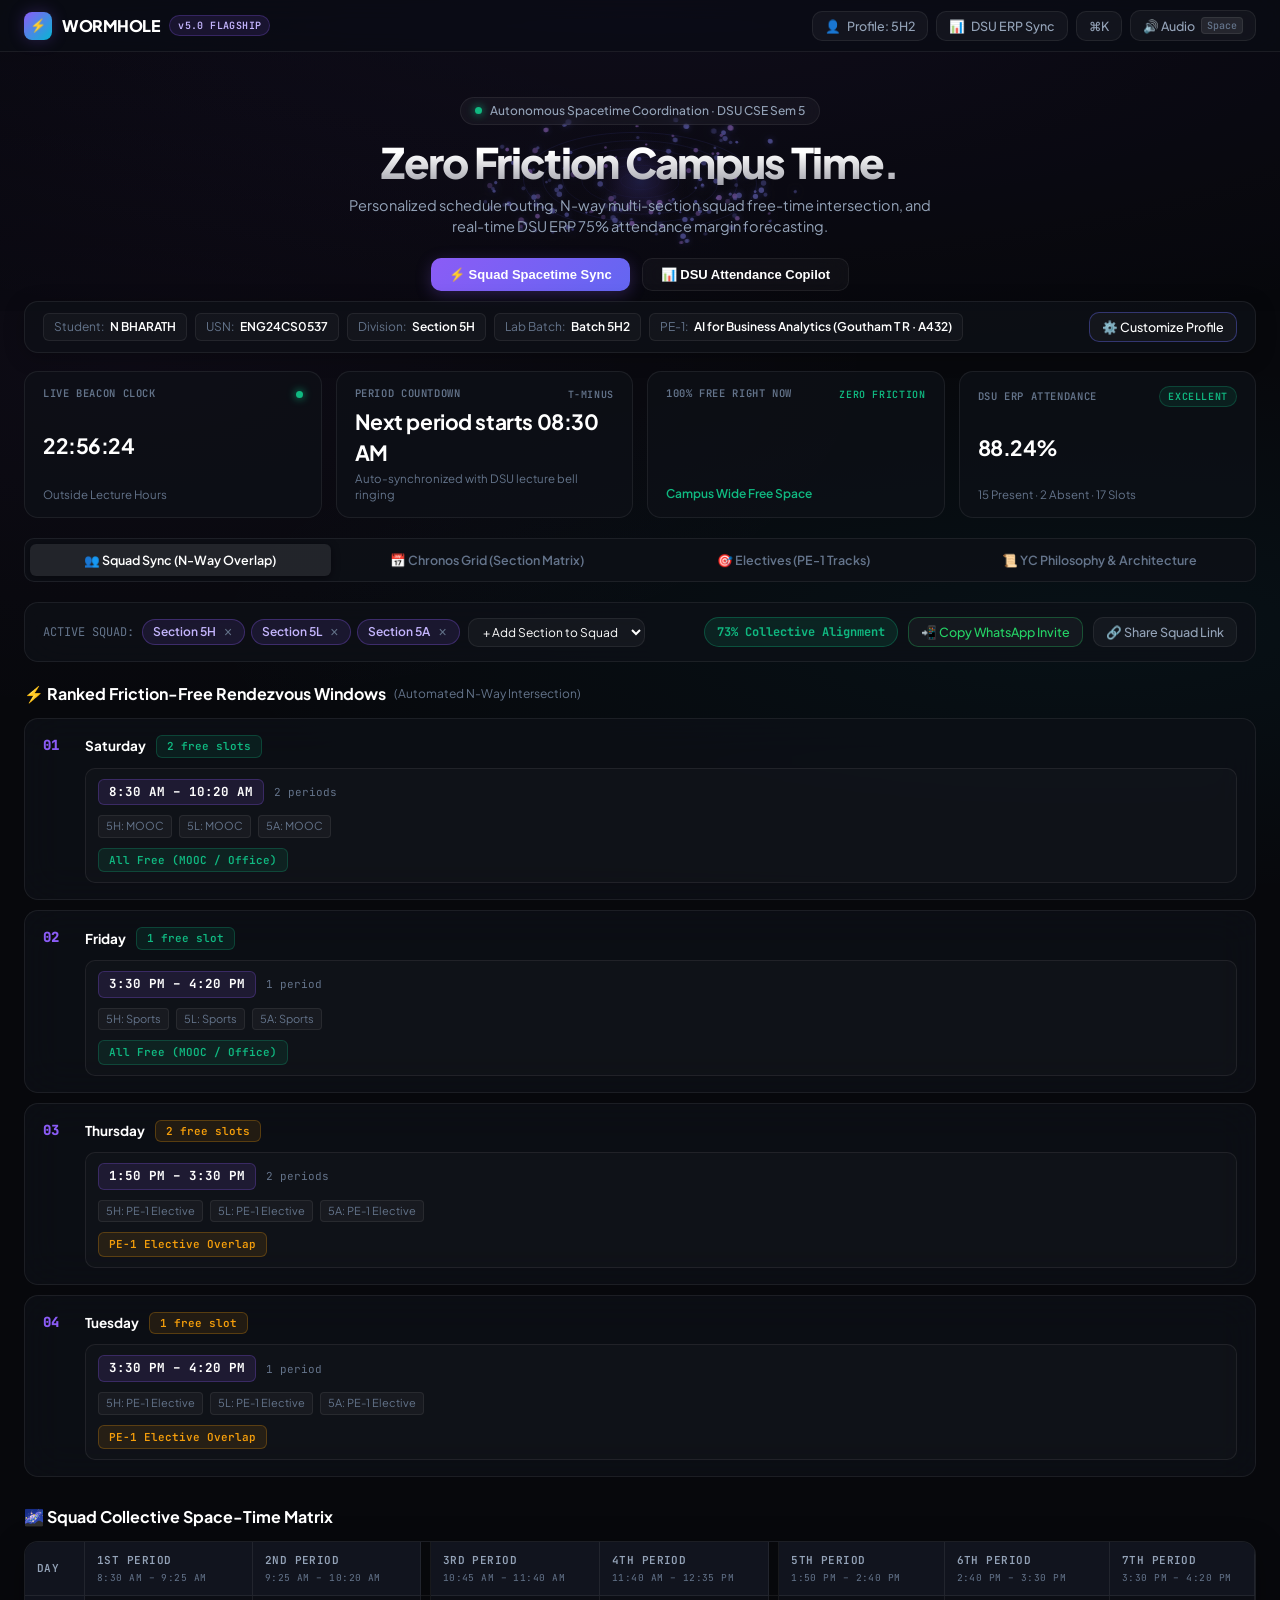
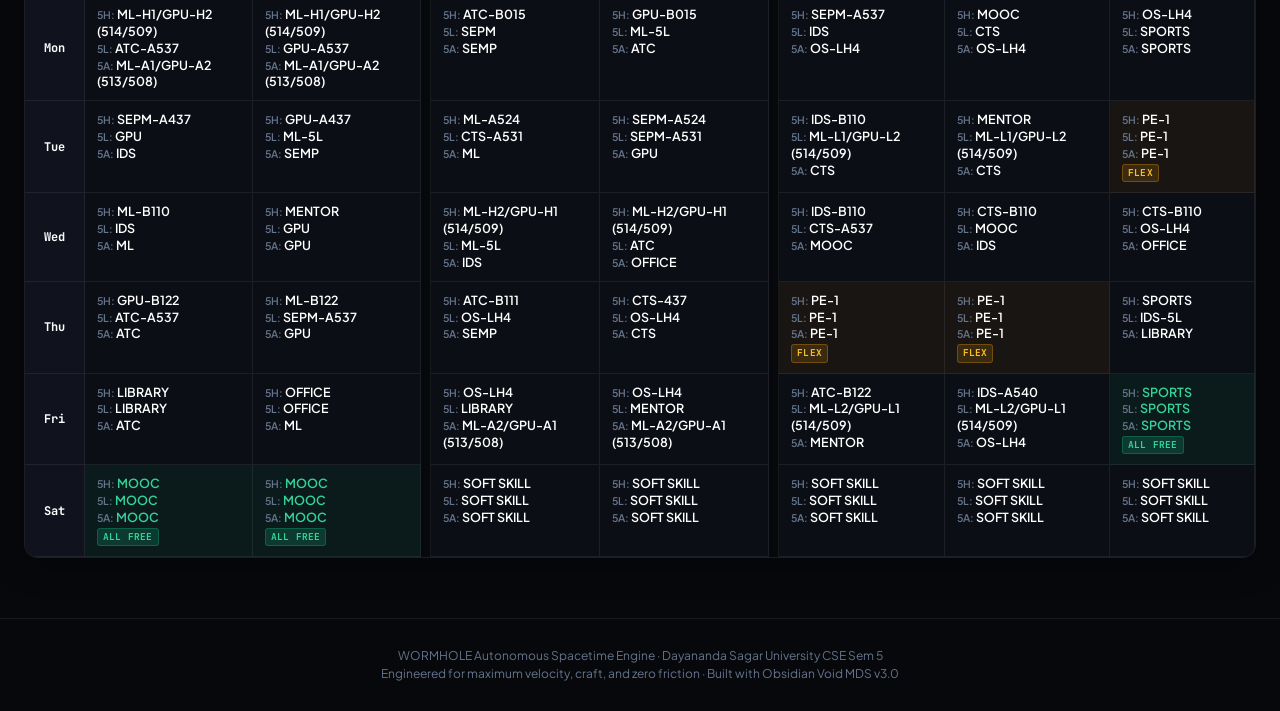
==== commit 70f3f3f9: "feat(profile+attendance): add Name/USN fields to profile modal, 6-scenario attendance simulator, sum" ====
--- a/index.html
+++ b/index.html
@@ -266,64 +266,88 @@
 
   <!-- STUDENT PROFILE MODAL -->
   <div id="profileModal" class="cmd-backdrop">
-    <div class="cmd-box">
+    <div class="cmd-box" style="max-width:520px;">
       <div class="modal-header">
-        <h3 style="font-size:16px; font-weight:700;">👤 Student Personalization Profile</h3>
+        <h3 style="font-size:16px; font-weight:700;">👤 Student Profile</h3>
         <button class="chip-remove" id="closeProfileModalBtn" style="font-size:18px;">&times;</button>
       </div>
       <div class="modal-body">
-        <div class="form-group">
-          <label class="form-label">Assigned Section</label>
-          <select id="profileSectionSelect" class="form-select">
-            <option value="A">Section 5A</option>
-            <option value="B">Section 5B</option>
-            <option value="C">Section 5C</option>
-            <option value="D">Section 5D</option>
-            <option value="E">Section 5E</option>
-            <option value="F">Section 5F</option>
-            <option value="G">Section 5G</option>
-            <option value="H" selected>Section 5H</option>
-            <option value="I">Section 5I</option>
-            <option value="J">Section 5J</option>
-            <option value="K">Section 5K</option>
-            <option value="L">Section 5L</option>
-          </select>
-        </div>
-
-        <div class="form-group">
-          <label class="form-label">Lab Batch Division (Half-Section Partition)</label>
-          <select id="profileBatchSelect" class="form-select">
-            <option value="1">Batch 1 (First Half — e.g. 5H1)</option>
-            <option value="2" selected>Batch 2 (Second Half — e.g. 5H2)</option>
-          </select>
-          <small style="color:var(--text-dim); font-size:11px; display:block; margin-top:4px;">
-            Auto-resolves lab swaps (e.g. ML Lab vs GPU Architecture Lab rooms).
-          </small>
-        </div>
-
-        <div class="form-group">
-          <label class="form-label">PE-1 Elective Track</label>
-          <select id="profileElectiveSelect" class="form-select">
-            <option value="24CS3508" selected>Track 01: 24CS3508 — AI for Business Analytics</option>
-            <option value="24CS3509">Track 02: 24CS3509 — Deep Learning</option>
-            <option value="24CS3511">Track 03: 24CS3511 — Cloud Computing</option>
-            <option value="24CS3512">Track 04: 24CS3512 — Introduction to XR & Immersive Technologies</option>
-            <option value="24CS3513">Track 05: 24CS3513 — Computer Graphics</option>
-          </select>
-        </div>
-
-        <div class="form-group">
-          <label class="form-label">Assigned PE-1 Faculty Mentor & Room Venue</label>
-          <select id="profileElectiveFacultySelect" class="form-select">
-            <option value="Prof. Goutham T R (Gowtham)||A432" selected>Prof. Goutham T R (Gowtham) (Room A432)</option>
-            <option value="Prof. Sruthi Yapalaparvi||A424">Prof. Sruthi Yapalaparvi (Room A424)</option>
-            <option value="Prof. Pooja shree H R||A431">Prof. Pooja shree H R (Room A431)</option>
-            <option value="Prof. Prajwal S P||A433">Prof. Prajwal S P (Room A433)</option>
-            <option value="Prof. Sriparna Paul||A437">Prof. Sriparna Paul (Room A437)</option>
-          </select>
-        </div>
-      </div>
-      <div class="modal-footer">
+
+        <!-- Identity Block -->
+        <div style="margin-bottom:18px; padding-bottom:16px; border-bottom:1px solid var(--border-subtle);">
+          <div style="font-size:10px; font-weight:700; letter-spacing:0.08em; color:var(--text-dim); text-transform:uppercase; margin-bottom:12px;">Identity</div>
+          <div style="display:grid; grid-template-columns:1fr 1fr; gap:12px;">
+            <div class="form-group" style="margin:0;">
+              <label class="form-label">Full Name</label>
+              <input type="text" id="profileNameInput" class="form-input" placeholder="e.g. N BHARATH" maxlength="40" />
+            </div>
+            <div class="form-group" style="margin:0;">
+              <label class="form-label">USN</label>
+              <input type="text" id="profileUsnInput" class="form-input" placeholder="e.g. ENG24CS0537" maxlength="15" style="text-transform:uppercase;" />
+            </div>
+          </div>
+        </div>
+
+        <!-- Academic Config Block -->
+        <div style="margin-bottom:18px; padding-bottom:16px; border-bottom:1px solid var(--border-subtle);">
+          <div style="font-size:10px; font-weight:700; letter-spacing:0.08em; color:var(--text-dim); text-transform:uppercase; margin-bottom:12px;">Academic Assignment</div>
+          <div style="display:grid; grid-template-columns:1fr 1fr; gap:12px;">
+            <div class="form-group" style="margin:0;">
+              <label class="form-label">Assigned Section</label>
+              <select id="profileSectionSelect" class="form-select">
+                <option value="A">Section 5A</option>
+                <option value="B">Section 5B</option>
+                <option value="C">Section 5C</option>
+                <option value="D">Section 5D</option>
+                <option value="E">Section 5E</option>
+                <option value="F">Section 5F</option>
+                <option value="G">Section 5G</option>
+                <option value="H" selected>Section 5H</option>
+                <option value="I">Section 5I</option>
+                <option value="J">Section 5J</option>
+                <option value="K">Section 5K</option>
+                <option value="L">Section 5L</option>
+              </select>
+            </div>
+            <div class="form-group" style="margin:0;">
+              <label class="form-label">Lab Batch</label>
+              <select id="profileBatchSelect" class="form-select">
+                <option value="1">Batch 1 (First Half · e.g. 5H1)</option>
+                <option value="2" selected>Batch 2 (Second Half · e.g. 5H2)</option>
+              </select>
+              <small style="color:var(--text-dim); font-size:10.5px; display:block; margin-top:3px;">Auto-resolves ML ↔ GPU lab room swaps</small>
+            </div>
+          </div>
+        </div>
+
+        <!-- PE-1 Elective Block -->
+        <div>
+          <div style="font-size:10px; font-weight:700; letter-spacing:0.08em; color:var(--text-dim); text-transform:uppercase; margin-bottom:12px;">PE-1 Elective</div>
+          <div class="form-group">
+            <label class="form-label">Elective Track</label>
+            <select id="profileElectiveSelect" class="form-select">
+              <option value="24CS3508" selected>Track 01: 24CS3508 — AI for Business Analytics</option>
+              <option value="24CS3509">Track 02: 24CS3509 — Deep Learning</option>
+              <option value="24CS3511">Track 03: 24CS3511 — Cloud Computing</option>
+              <option value="24CS3512">Track 04: 24CS3512 — Introduction to XR &amp; Immersive Technologies</option>
+              <option value="24CS3513">Track 05: 24CS3513 — Computer Graphics</option>
+            </select>
+          </div>
+          <div class="form-group" style="margin-top:10px;">
+            <label class="form-label">Assigned Faculty Mentor &amp; Room</label>
+            <select id="profileElectiveFacultySelect" class="form-select">
+              <option value="Prof. Goutham T R (Gowtham)||A432" selected>Prof. Goutham T R (Gowtham) · Room A432</option>
+              <option value="Prof. Sruthi Yapalaparvi||A424">Prof. Sruthi Yapalaparvi · Room A424</option>
+              <option value="Prof. Pooja shree H R||A431">Prof. Pooja shree H R · Room A431</option>
+              <option value="Prof. Prajwal S P||A433">Prof. Prajwal S P · Room A433</option>
+              <option value="Prof. Sriparna Paul||A437">Prof. Sriparna Paul · Room A437</option>
+            </select>
+          </div>
+        </div>
+
+      </div>
+      <div class="modal-footer" style="display:flex; justify-content:space-between; align-items:center;">
+        <span id="profileSaveStatus" style="font-size:11.5px; color:var(--free-text); opacity:0; transition:opacity 0.3s;"></span>
         <button class="btn-solid" id="saveProfileBtn">Save Profile</button>
       </div>
     </div>
@@ -331,42 +355,66 @@
 
   <!-- DSU ERP ATTENDANCE & BUNK SIMULATOR MODAL -->
   <div id="attendanceModal" class="cmd-backdrop">
-    <div class="cmd-box" style="max-width:820px;">
+    <div class="cmd-box" style="max-width:900px; width:95vw;">
       <div class="modal-header">
         <div style="display:flex; align-items:center; gap:10px;">
-          <h3 style="font-size:16px; font-weight:700;">📊 DSU ERP Attendance & 75% Bunk Simulator</h3>
+          <h3 style="font-size:16px; font-weight:700;">📊 DSU Attendance Copilot</h3>
           <span class="badge-version">ums.mydsi.org</span>
         </div>
-        <button class="chip-remove" id="closeAttendanceModalBtn" style="font-size:18px;">&times;</button>
-      </div>
+        <div style="display:flex; align-items:center; gap:8px;">
+          <a id="dsuBookmarkletLink" class="nav-btn" href="#" style="color:var(--accent-cyan); font-size:11px;" title="Drag to bookmarks bar to grab ERP data in one click">⭐ ERP Bookmarklet</a>
+          <button id="resetAttendanceBtn" class="nav-btn" style="font-size:11px;">↺ Reset</button>
+          <button class="chip-remove" id="closeAttendanceModalBtn" style="font-size:18px;">&times;</button>
+        </div>
+      </div>
+
       <div class="modal-body">
-        <div style="margin-bottom:16px; display:flex; justify-content:space-between; align-items:center; flex-wrap:wrap; gap:10px;">
-          <p style="font-size:12.5px; color:var(--text-muted); margin:0;">
-            Real-time status based on Dayananda Sagar University ERP. Click <b style="color:var(--free-text);">+1</b> or <b style="color:#EF4444;">-1</b> to simulate future classes.
-          </p>
-          <div style="display:flex; gap:8px;">
-            <a id="dsuBookmarkletLink" class="nav-btn" href="#" style="color:var(--accent-cyan); font-size:11px;" title="Drag this to your browser bookmarks bar">
-              ⭐ 1-Click ERP Bookmarklet
-            </a>
-            <button id="resetAttendanceBtn" class="nav-btn" style="font-size:11px;">
-              ↺ Reset
-            </button>
-          </div>
-        </div>
+
+        <!-- Top: Overall Summary Strip -->
+        <div id="attendanceSummaryStrip" style="display:grid; grid-template-columns:repeat(4,1fr); gap:10px; margin-bottom:18px; padding-bottom:16px; border-bottom:1px solid var(--border-subtle);"></div>
+
+        <!-- Scenario Switcher -->
+        <div style="margin-bottom:14px;">
+          <div style="font-size:10px; font-weight:700; letter-spacing:0.08em; color:var(--text-dim); text-transform:uppercase; margin-bottom:8px;">Simulation Scenario</div>
+          <div style="display:flex; gap:8px; flex-wrap:wrap;" id="scenarioBtnGroup">
+            <button class="scenario-btn active" data-scenario="actual" id="scen-actual">📋 Actual (ERP)</button>
+            <button class="scenario-btn" data-scenario="attend5" id="scen-attend5">✅ If I attend next 5</button>
+            <button class="scenario-btn" data-scenario="miss5" id="scen-miss5">❌ If I miss next 5</button>
+            <button class="scenario-btn" data-scenario="attendall" id="scen-attendall">🚀 If I attend all remaining</button>
+            <button class="scenario-btn" data-scenario="missall" id="scen-missall">💀 Worst Case (miss all)</button>
+            <button class="scenario-btn" data-scenario="custom" id="scen-custom">🎛 Custom</button>
+          </div>
+
+          <!-- Custom scenario controls (hidden by default) -->
+          <div id="customScenarioPanel" style="display:none; margin-top:10px; background:rgba(255,255,255,0.03); border:1px solid var(--border-subtle); border-radius:var(--radius-sm); padding:12px;">
+            <div style="font-size:11.5px; color:var(--text-dim); margin-bottom:10px;">Set how many future classes you plan to attend or skip <em>across all subjects</em>:</div>
+            <div style="display:flex; gap:12px; align-items:center; flex-wrap:wrap;">
+              <label style="font-size:12px; color:var(--text-main); display:flex; align-items:center; gap:8px;">
+                Future classes to attend: <input type="number" id="customAttend" min="0" max="50" value="3" style="width:60px;" class="form-input" />
+              </label>
+              <label style="font-size:12px; color:var(--text-main); display:flex; align-items:center; gap:8px;">
+                Future classes to miss: <input type="number" id="customMiss" min="0" max="50" value="2" style="width:60px;" class="form-input" />
+              </label>
+              <button class="btn-solid" id="applyCustomScenarioBtn" style="padding:6px 14px; font-size:12px;">Apply</button>
+            </div>
+          </div>
+        </div>
+
+        <!-- Scenario Result Insight Banner -->
+        <div id="scenarioInsightBanner" style="display:none; margin-bottom:14px; padding:10px 14px; border-radius:var(--radius-sm); font-size:12.5px; border:1px solid; font-weight:500;"></div>
 
         <!-- Attendance Table -->
         <div class="matrix-container" style="margin:0 0 16px;">
           <table class="dir-table" style="font-size:12px;">
             <thead>
               <tr>
-                <th>Code</th>
                 <th>Course</th>
-                <th>Total</th>
-                <th>Pres</th>
-                <th>Abs</th>
-                <th>Pct</th>
-                <th>75% Bunk Margin</th>
-                <th>Simulate</th>
+                <th style="text-align:center;">Conducted</th>
+                <th style="text-align:center;">Present</th>
+                <th style="text-align:center;">Absent</th>
+                <th style="text-align:center;">Attendance %</th>
+                <th>Status &amp; Buffer</th>
+                <th style="text-align:center; white-space:nowrap;">Manual ±</th>
               </tr>
             </thead>
             <tbody id="attendanceModalTableBody"></tbody>
@@ -374,19 +422,19 @@
         </div>
 
         <!-- Raw Text / Report Parser -->
-        <details style="margin-top:12px; background:var(--bg-surface); padding:12px; border-radius:6px; border:1px solid var(--border-subtle);">
-          <summary style="font-size:12px; font-weight:600; color:var(--text-muted); cursor:pointer;">
-            📋 Paste Raw Report or Text from ums.mydsi.org
+        <details style="margin-top:4px; background:var(--bg-surface); padding:12px; border-radius:6px; border:1px solid var(--border-subtle);">
+          <summary style="font-size:12px; font-weight:600; color:var(--text-dim); cursor:pointer;">
+            📋 Paste raw text from ums.mydsi.org to sync your actual data
           </summary>
           <div style="margin-top:10px;">
-            <textarea id="attendancePasteArea" class="form-textarea" rows="4" placeholder="Paste the downloaded text from DSU ERP or table here (e.g. 24CS3501 GPU Architecture 3 3 0)..."></textarea>
-            <div style="margin-top:8px; text-align:right;">
-              <button id="parseAttendanceTextBtn" class="btn-solid" style="padding:6px 14px; font-size:12px;">
-                ⚡ Parse & Sync Attendance
-              </button>
+            <textarea id="attendancePasteArea" class="form-textarea" rows="4" placeholder="Paste text copied from DSU ERP attendance table here (e.g. 24CS3501 GPU ARCHITECTURE 3 3 0 100%)..."></textarea>
+            <div style="margin-top:8px; display:flex; justify-content:space-between; align-items:center;">
+              <span style="font-size:11px; color:var(--text-dim);">Supports pasted table rows with course codes (24CS35XX) and numbers.</span>
+              <button id="parseAttendanceTextBtn" class="btn-solid" style="padding:6px 14px; font-size:12px;">⚡ Parse &amp; Sync</button>
             </div>
           </div>
         </details>
+
       </div>
     </div>
   </div>
--- a/styles/components.css
+++ b/styles/components.css
@@ -773,6 +773,97 @@
   color: #fb923c;
   border: 1px solid rgba(249, 115, 22, 0.25);
 }
+
+/* Squad Sync — Day-grouped window layout */
+.rank-item {
+  display: flex;
+  align-items: flex-start;
+  padding: 16px 18px;
+  gap: 14px;
+}
+
+.squad-windows-container {
+  display: flex;
+  flex-direction: column;
+  gap: 0;
+}
+
+.squad-window-row {
+  display: flex;
+  flex-direction: column;
+  gap: 4px;
+  padding: 10px 12px;
+  border-radius: var(--radius-sm);
+  background: rgba(255, 255, 255, 0.02);
+  border: 1px solid var(--border-subtle);
+}
+
+.window-divider {
+  height: 6px;
+}
+
+.squad-window-time {
+  display: flex;
+  align-items: center;
+  gap: 10px;
+  flex-wrap: wrap;
+}
+
+.rank-time-badge {
+  font-family: var(--font-mono);
+  font-size: 12.5px;
+  font-weight: 700;
+  color: var(--text-main);
+  background: rgba(139, 92, 246, 0.12);
+  border: 1px solid rgba(139, 92, 246, 0.25);
+  padding: 3px 10px;
+  border-radius: var(--radius-xs);
+}
+
+.rank-duration {
+  font-size: 11px;
+  color: var(--text-dim);
+  font-family: var(--font-mono);
+}
+
+.rank-section-tag {
+  display: inline-block;
+  font-size: 11px;
+  color: var(--text-dim);
+  background: rgba(255, 255, 255, 0.04);
+  border: 1px solid var(--border-subtle);
+  padding: 2px 7px;
+  border-radius: 4px;
+  margin-right: 5px;
+  margin-top: 2px;
+}
+
+.rank-total-badge {
+  font-size: 11px;
+  font-family: var(--font-mono);
+  font-weight: 600;
+  padding: 2px 10px;
+  border-radius: var(--radius-xs);
+}
+
+.rank-total-badge.tier-3 {
+  background: var(--free-bg);
+  color: var(--free-text);
+  border: 1px solid var(--free-border);
+}
+
+.rank-total-badge.tier-2 {
+  background: var(--flex-bg);
+  color: var(--flex-text);
+  border: 1px solid var(--flex-border);
+}
+
+.rank-total-badge.tier-1 {
+  background: rgba(249, 115, 22, 0.1);
+  color: #fb923c;
+  border: 1px solid rgba(249, 115, 22, 0.25);
+}
+
 
 /* Directory Tables */
 .directory-wrap {
@@ -1081,3 +1172,54 @@
   color: var(--text-dim);
   font-size: 12px;
 }
+
+/* Scenario Simulator Buttons */
+.scenario-btn {
+  background: rgba(255, 255, 255, 0.04);
+  border: 1px solid var(--border-subtle);
+  color: var(--text-dim);
+  padding: 6px 12px;
+  border-radius: var(--radius-sm);
+  font-size: 12px;
+  font-weight: 600;
+  cursor: pointer;
+  transition: all var(--transition-fast);
+  white-space: nowrap;
+}
+
+.scenario-btn:hover {
+  background: rgba(255, 255, 255, 0.09);
+  border-color: var(--border-medium);
+  color: var(--text-main);
+}
+
+.scenario-btn.active {
+  background: rgba(139, 92, 246, 0.15);
+  border-color: rgba(139, 92, 246, 0.45);
+  color: var(--primary-light);
+}
+
+/* Step button color variants */
+.step-btn.step-minus:hover { background: rgba(239, 68, 68, 0.15); border-color: rgba(239,68,68,0.35); color: #EF4444; }
+.step-btn.step-plus:hover  { background: rgba(16, 185, 129, 0.15); border-color: rgba(16,185,129,0.35); color: #10B981; }
+
+/* Form textarea */
+.form-textarea {
+  width: 100%;
+  background: rgba(255, 255, 255, 0.04);
+  border: 1px solid var(--border-subtle);
+  color: var(--text-main);
+  padding: 8px 12px;
+  border-radius: var(--radius-sm);
+  font-family: var(--font-mono);
+  font-size: 12px;
+  outline: none;
+  resize: vertical;
+  transition: all var(--transition-fast);
+}
+
+.form-textarea:focus {
+  border-color: var(--primary);
+  background: rgba(255, 255, 255, 0.07);
+  box-shadow: 0 0 12px var(--primary-glow);
+}
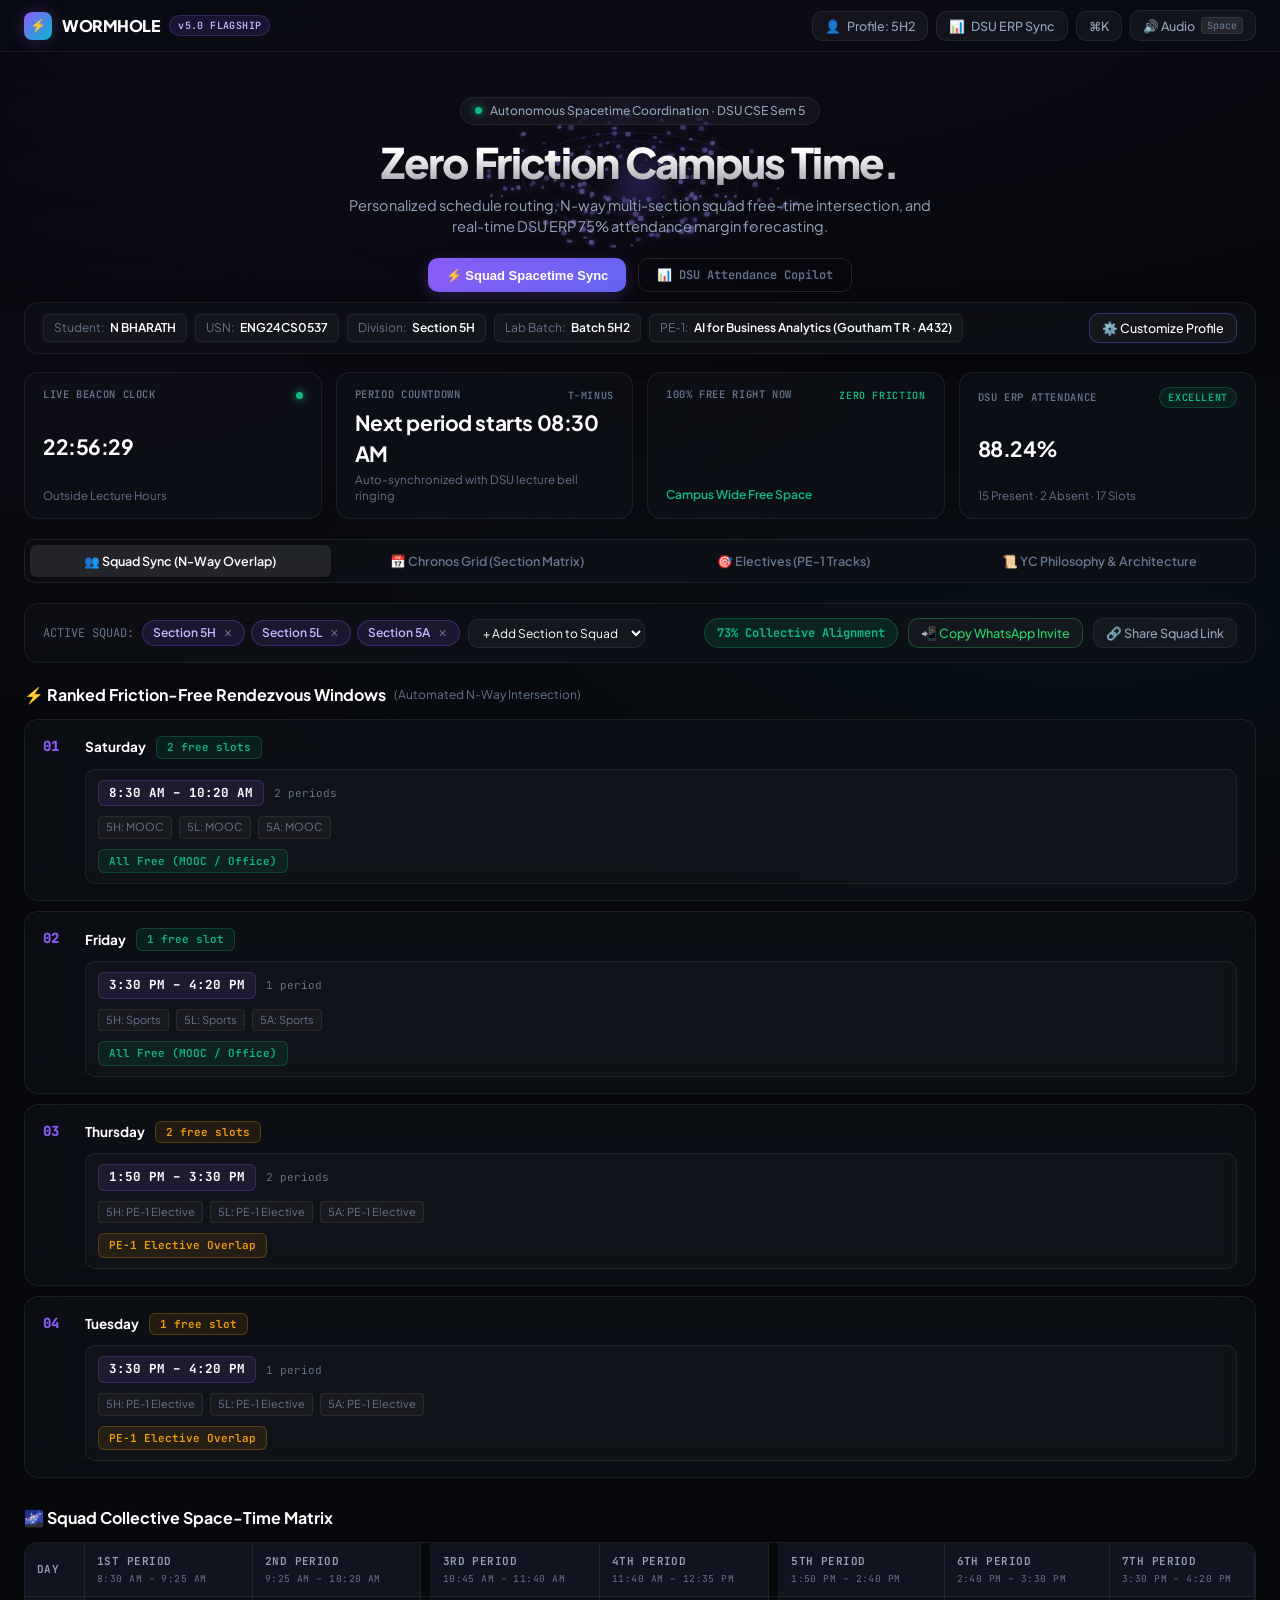
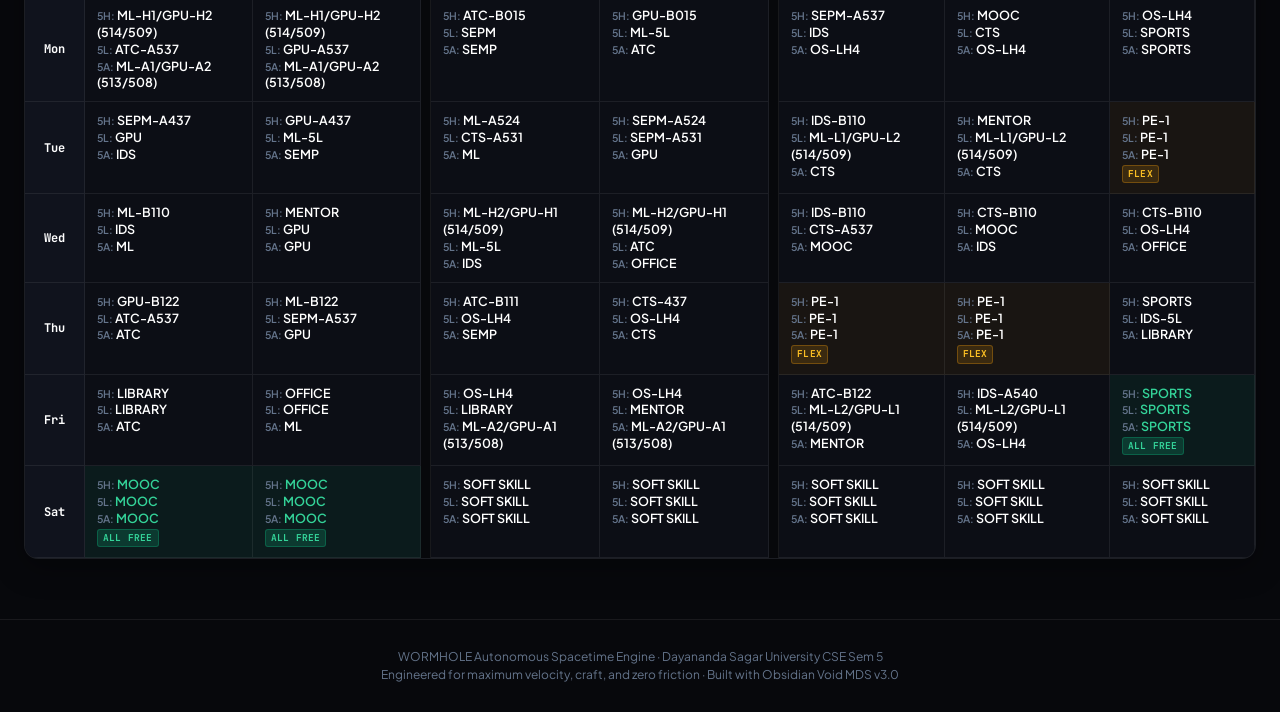
==== commit 7a5c44f6: "feat(erp-sync): Smart DOM-parsing bookmarklet + URL hash bridge + auto-import modal + QR mobile fall" ====
--- a/index.html
+++ b/index.html
@@ -362,13 +362,22 @@
           <span class="badge-version">ums.mydsi.org</span>
         </div>
         <div style="display:flex; align-items:center; gap:8px;">
-          <a id="dsuBookmarkletLink" class="nav-btn" href="#" style="color:var(--accent-cyan); font-size:11px;" title="Drag to bookmarks bar to grab ERP data in one click">⭐ ERP Bookmarklet</a>
+          <button id="erpHowToSyncBtn" class="nav-btn" style="color:var(--accent-cyan); font-size:11px; font-weight:700;">🔗 Sync from ERP</button>
+          <a id="dsuBookmarkletLink" class="nav-btn" href="#" style="color:var(--text-dim); font-size:11px;" title="Drag to bookmarks bar. Go to ums.mydsi.org, click it, Wormhole auto-imports your data.">⭐ Bookmarklet</a>
           <button id="resetAttendanceBtn" class="nav-btn" style="font-size:11px;">↺ Reset</button>
           <button class="chip-remove" id="closeAttendanceModalBtn" style="font-size:18px;">&times;</button>
         </div>
       </div>
 
       <div class="modal-body">
+
+        <!-- ERP Sync Banner (shown when data is default/unsynced) -->
+        <div id="erpSyncBanner" style="display:flex; align-items:center; justify-content:space-between; padding:10px 14px; background:rgba(139,92,246,0.08); border:1px solid rgba(139,92,246,0.25); border-radius:var(--radius-sm); margin-bottom:14px; gap:12px;">
+          <div style="font-size:12px; color:var(--text-muted);">
+            <b style="color:var(--primary-light);">⚡ Live ERP Sync available.</b> Drag the bookmarklet to your browser bar, then go to <b>ums.mydsi.org → Attendance Summary</b> and click it. Your real data auto-imports here.
+          </div>
+          <button id="erpHowToSyncBtn2" class="btn-solid" style="white-space:nowrap; padding:6px 14px; font-size:12px;" onclick="Wormhole.showERPSyncGuide()">How to Sync →</button>
+        </div>
 
         <!-- Top: Overall Summary Strip -->
         <div id="attendanceSummaryStrip" style="display:grid; grid-template-columns:repeat(4,1fr); gap:10px; margin-bottom:18px; padding-bottom:16px; border-bottom:1px solid var(--border-subtle);"></div>
--- a/styles/components.css
+++ b/styles/components.css
@@ -1223,3 +1223,29 @@
   background: rgba(255, 255, 255, 0.07);
   box-shadow: 0 0 12px var(--primary-glow);
 }
+
+/* Outline Button */
+.btn-outline {
+  background: transparent;
+  border: 1px solid var(--border-medium);
+  color: var(--text-dim);
+  padding: 8px 18px;
+  border-radius: var(--radius-sm);
+  font-family: var(--font-mono);
+  font-size: 12px;
+  font-weight: 600;
+  cursor: pointer;
+  transition: all var(--transition-fast);
+}
+
+.btn-outline:hover {
+  background: rgba(255, 255, 255, 0.06);
+  color: var(--text-main);
+  border-color: var(--border-medium);
+}
+
+/* ERP Import Modal fade-in */
+@keyframes fadeInUp {
+  from { opacity: 0; transform: translateY(24px) scale(0.97); }
+  to   { opacity: 1; transform: translateY(0) scale(1); }
+}
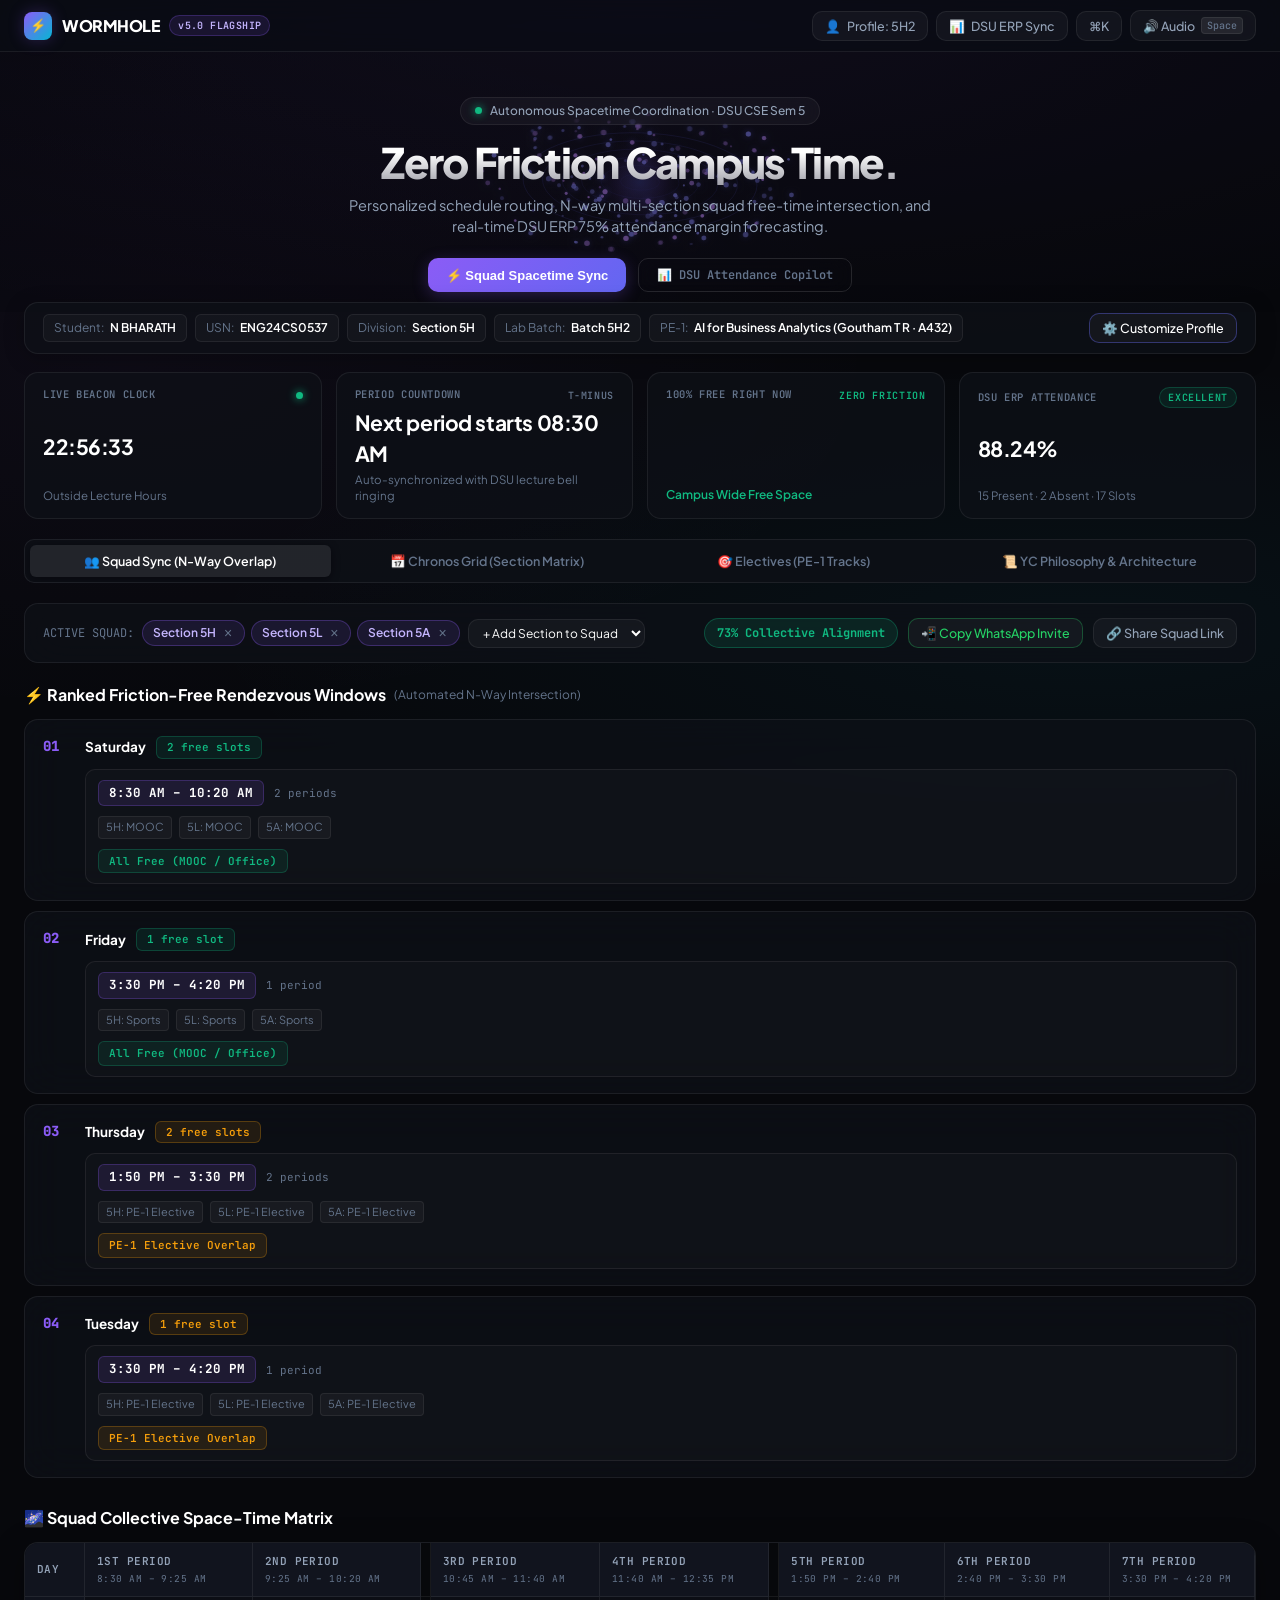
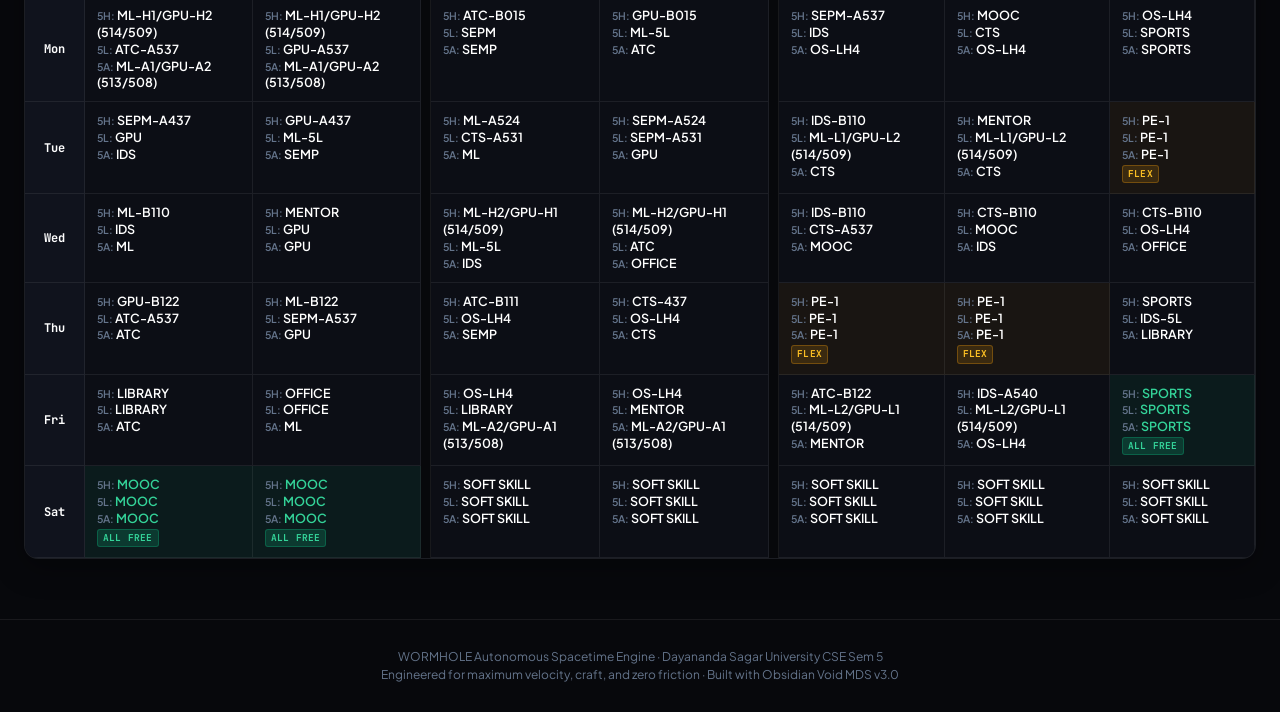
==== commit affe7dad: "feat: add multi-student profile switcher in the profile modal" ====
--- a/index.html
+++ b/index.html
@@ -272,6 +272,12 @@
         <button class="chip-remove" id="closeProfileModalBtn" style="font-size:18px;">&times;</button>
       </div>
       <div class="modal-body">
+
+        <!-- Profile Switcher -->
+        <div style="margin-bottom:18px; padding-bottom:16px; border-bottom:1px solid var(--border-subtle);">
+          <div style="font-size:10px; font-weight:700; letter-spacing:0.08em; color:var(--text-dim); text-transform:uppercase; margin-bottom:8px;">Switch Profile</div>
+          <div id="profileSwitcherList" style="display:flex; gap:8px; flex-wrap:wrap; align-items:center;"></div>
+        </div>
 
         <!-- Identity Block -->
         <div style="margin-bottom:18px; padding-bottom:16px; border-bottom:1px solid var(--border-subtle);">
